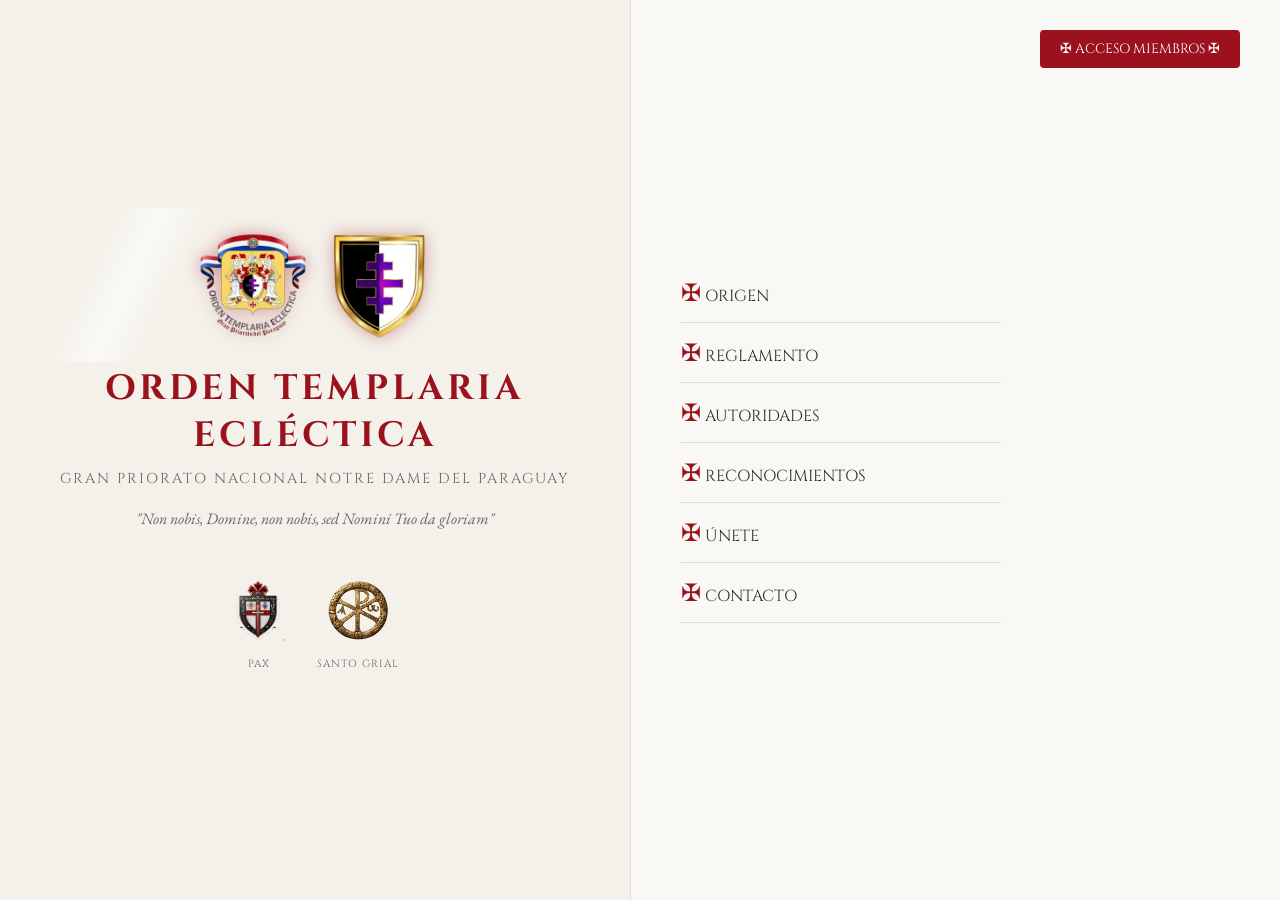
==== index.html @ 2319e25f "Add files via upload" ====
<!DOCTYPE html>
<html lang="es">
<head>
    <meta charset="UTF-8">
    <meta name="viewport" content="width=device-width, initial-scale=1.0">
    <title>Orden Templaria Ecléctica | Paraguay</title>
    <link rel="icon" href="data:image/svg+xml,<svg xmlns=%22http://www.w3.org/2000/svg%22 viewBox=%220 0 100 100%22><text y=%22.9em%22 font-size=%2290%22 fill=%22%239b111e%22>✠</text></svg>">
    <link href="https://fonts.googleapis.com/css2?family=Cinzel:wght@400;700&family=EB+Garamond:wght@400;700&display=swap" rel="stylesheet">
    <link rel="stylesheet" href="style.css">
</head>
<body>

    <script>
        // Verificamos si el usuario ya vio la animación en esta sesión de navegación
        if (sessionStorage.getItem('animacionVista')) {
            document.body.classList.add('no-anim');
        } else {
            sessionStorage.setItem('animacionVista', 'true');
        }
    </script>

    <!-- Brand -->
    <header class="brand">
        <div class="logos-container">
            <img src="image/logo/paraguay.ote.png" alt="OTE Paraguay" class="logo-principal" style="max-width: 110px; height: 110px; object-fit: contain;" onerror="this.outerHTML='<div style=\'font-size: 80px; color: var(--rojo-templario); line-height: 110px;\'>✠</div>'">
            <img src="image/logo/OTE.png" alt="Orden Templaria Ecléctica" class="logo-principal" style="max-width: 110px; height: 110px; object-fit: contain;" onerror="this.outerHTML='<div style=\'font-size: 80px; color: var(--rojo-templario); line-height: 110px;\'>✠</div>'">
        </div>
        <h1>ORDEN TEMPLARIA ECLÉCTICA</h1>
        <p class="subtitle">GRAN PRIORATO NACIONAL NOTRE DAME DEL PARAGUAY</p>
        <p class="lema">"Non nobis, Domine, non nobis, sed Nomini Tuo da gloriam"</p>
        
        <div class="prioratos-container" style="margin-top: 50px; display: flex; gap: 30px; justify-content: center; align-items: flex-end;">
            <a href="priorato_pax.html" style="text-decoration: none; text-align: center;">
                <img src="image/logo/Priorato.Pax.png" alt="Priorato de Pax" style="max-width: 65px; height: 65px; object-fit: contain;" class="escudo-hover" onerror="this.outerHTML='<div style=\'font-size: 50px; color: var(--rojo-templario); line-height: 65px;\'>✠</div>'">
                <p style="font-family: 'Cinzel', serif; font-size: 0.65rem; color: #666; margin-top: 8px; letter-spacing: 1px;">PAX</p>
            </a>
            <a href="priorato_santo_grial.html" style="text-decoration: none; text-align: center;">
                <img src="image/logo/Priorato.SANTOGRIAL.png" alt="Priorato Santo Grial" style="max-width: 65px; height: 65px; object-fit: contain;" class="escudo-hover" onerror="this.outerHTML='<div style=\'font-size: 50px; color: var(--rojo-templario); line-height: 65px;\'>✠</div>'">
                <p style="font-family: 'Cinzel', serif; font-size: 0.65rem; color: #666; margin-top: 8px; letter-spacing: 1px;">SANTO GRIAL</p>
            </a>
        </div>
    </header>

    <!-- Nav -->
    <nav class="nav">
        <ul class="menu">
            <li onclick="openPanel('origen')"><span style="font-size: 1.5rem;">✠</span> ORIGEN</li>
            <li onclick="openPanel('regla')"><span style="font-size: 1.5rem;">✠</span> REGLAMENTO</li>
            <li onclick="openPanel('autoridades')"><span style="font-size: 1.5rem;">✠</span> AUTORIDADES</li>
            <li onclick="openPanel('reconocimientos')"><span style="font-size: 1.5rem;">✠</span> RECONOCIMIENTOS</li>
            <li onclick="openPanel('unete')"><span style="font-size: 1.5rem;">✠</span> ÚNETE</li>
            <li onclick="openPanel('contacto')"><span style="font-size: 1.5rem;">✠</span> CONTACTO</li>
        </ul>
        <button class="btn-access" onclick="openPanel('miembros')">✠ ACCESO MIEMBROS ✠</button>
    </nav>

    <!-- Panel -->
    <main id="panel">
        <div class="close-btn" onclick="closePanel()">[ ← Volver ]</div>
        <div class="panel-content" id="content"></div>
        
        <footer class="panel-footer">
            <div style="color: var(--rojo-templario); font-size: 1.8rem; margin-bottom: 5px; line-height: 1;">✠</div>
            <p style="font-family: 'Cinzel', serif; color: var(--rojo-templario); font-weight: bold; font-size: 0.9rem;">Non nobis, Domine, non nobis, sed Nomini Tuo da gloriam</p>
            <p style="font-size: 0.8rem; color: #666; margin-top: 10px;">&copy; 2026 Orden Templaria Ecléctica (OTE) - Gran Priorato del Paraguay</p>
            
            <!-- Contador de Visitas -->
            <div style="margin-top: 20px;">
                <img src="https://hits.seeyoufarm.com/api/count/incr/badge.svg?url=https%3A%2F%2Foteparaguay.org&count_bg=%239B111E&title_bg=%232C2C2C&title=VISITAS&edge_flat=true" alt="Contador de visitas" style="border-radius: 4px; box-shadow: 0 2px 5px rgba(0,0,0,0.1);">
            </div>
        </footer>
        
        <!-- Botón Volver Arriba -->
        <button id="btn-back-to-top" onclick="scrollToTop()" title="Volver arriba">▲</button>
    </main>

    <!-- Contenedor del Visor Lightbox -->
    <div id="lightbox" class="lightbox" onclick="cerrarLightbox()">
        <span style="position: absolute; top: 15px; right: 30px; font-size: 50px; color: var(--rojo-templario); cursor: pointer;">&times;</span>
        <span class="lightbox-nav lightbox-prev" onclick="cambiarImagen(-1, event)">&#10094;</span>
        <img id="lightbox-img" src="" alt="Vista ampliada" onclick="event.stopPropagation()">
        <span class="lightbox-nav lightbox-next" onclick="cambiarImagen(1, event)">&#10095;</span>
    </div>

    <script>
        // Contenido de cada sección
        var contenido = {
            origen: `
                <div class="llamado">
                    <h3>⚔ El Llamado a la Excelencia ⚔</h3>
                    <p style="font-style: italic;">¿Sientes que el mundo moderno ha perdido su brújula moral? ¿Buscas un propósito que trascienda lo cotidiano?</p>
                    <p><strong>1. Una Tradición Viva</strong><br>No estudiar la historia, continuarla. Te conviertes en eslabón de una cadena desde 1118.</p>
                    <p><strong>2. Formación para el Liderazgo Ético</strong><br>Sabiduría Sagrada, Caballería Práctica y servicio.</p>
                    <p><strong>3. Una Familia Espiritual Global</strong><br>Conectarás con hermanos de todo el mundo.</p>
                    <p><strong>4. El Honor del Mérito</strong><br>El estatus no se compra; se construye.</p>
                </div>
                <h2>✠ ORIGEN Y TRADICIÓN ✠</h2>
                <h3>Herederos de la Milicia Espiritual</h3>
                <p>Fundada en 1118, nuestra Encomienda en Paraguay preserva el conocimiento esotérico, la historia caballeresca y el estudio de las humanidades.</p>
                <p>No somos una reliquia del pasado, sino una <strong>orden viva en busca de la Verdad</strong>.</p>
            `,
            regla: `
                <h2>✠ LA REGLA DE LA ORDEN ✠</h2>
                <div class="grid">
                    <div class="valor"><h4>⚔ RECTITUD</h4><p>Todo acto guiado por la conciencia y razón.</p></div>
                    <div class="valor"><h4>⚡ SILENCIO</h4><p>La sabiduría se custodia en la reflexión.</p></div>
                    <div class="valor"><h4>✛ AUXILIO</h4><p>Asistencia al desvalido sin recompensa.</p></div>
                    <div class="valor"><h4>⚜ FRATERNIDAD</h4><p>Vínculo eterno entre hermanos.</p></div>
                </div>
            `,
            autoridades: `
                <h2>✠ CUADRO DE AUTORIDADES ✠</h2>
                <div class="table-responsive">
                <table>
                    <tr><th>Dignidad</th><th>Función</th></tr>
                    <tr><td>Gran Prior</td><td>Custodio de la Orden y Dirección Suprema</td></tr>
                    <tr><td>Prior</td><td>Gestión del Gran Priorato</td></tr>
                    <tr><td>Comendador</td><td>Responsable de Encomienda Local</td></tr>
                    <tr><td>Caballero/Dama</td><td>Miembro de Pleno Derecho</td></tr>
                    <tr><td>Escudero</td><td>Miembro en Formación</td></tr>
                    <tr><td>Novicio/Postulante</td><td>Candidato en Evaluación</td></tr>
                </table>
                </div>
            `,
            contacto: `
                <div class="contact-container">
                    <h2>✠ CONTACTO Y CONSULTAS ✠</h2>
                    <p class="contact-subtitle">
                        Redacta tu mensaje y elige el canal por el cual deseas remitirlo
                    </p>

                    <form id="contactForm">
                        <label>Asunto</label>
                        <select id="asunto">
                            <option>Consulta institucional</option>
                            <option>Soporte técnico</option>
                            <option>Asunto académico</option>
                            <option>Otro</option>
                        </select>

                        <label>Mensaje</label>
                        <textarea id="mensaje" placeholder="Escribe tu mensaje con claridad..."></textarea>

                        <label>Nombre</label>
                        <input type="text" id="nombre" placeholder="Tu nombre completo">

                        <label>Correo Electrónico</label>
                        <input type="email" id="email" placeholder="tu@correo.com">

                        <label>Organización</label>
                        <input type="text" id="organizacion" placeholder="Opcional">

                        <div class="contact-actions">
                            <button type="button" class="btn" id="btn-enviar-email" onclick="enviarEmailReal()" style="flex: 1; text-align: center;">✉️ Enviar Correo</button>
                            <button type="button" class="btn-whatsapp" onclick="enviarWhatsApp()" style="flex: 1; text-align: center;">💬 Enviar WhatsApp</button>
                        </div>
                    </form>
                </div>
            `,
            reconocimientos: `
                <h2>✠ RECONOCIMIENTOS ✠</h2>
                <p>La Orden Templaria Ecléctica ha recibido reconocimiento por su labor en:</p>
                <div class="grid" style="margin-top: 20px;">
                    <div class="valor"><h4>🎖 SERVICIO COMUNITARIO</h4><p>Reconocimiento por proyectos sociales y humanitarios.</p></div>
                    <div class="valor"><h4>📜 TRADICIÓN HISTÓRICA</h4><p>Custodia del patrimonio templario y hermético.</p></div>
                    <div class="valor"><h4>🌎 RED INTERNACIONAL</h4><p>Presencia en múltiples países brotheriles.</p></div>
                    <div class="valor"><h4>🔱 FORMACIÓN INTEGRAL</h4><p>Programas de desarrollo personal y espiritual.</p></div>
                </div>
            `,
            unete: `
                <h2>✠ ÚNETE A NOSOTROS ✠</h2>
                
                <div class="llamado">
                    <h3>El Llamado de la Orden</h3>
                    <p>Si en lo profundo percibes que el mundo moderno ha debilitado su centro espiritual, si anhelas un propósito que eleve tu vida más allá de lo ordinario, y si deseas avanzar en un camino de crecimiento junto a hermanos unidos por la misma búsqueda…</p>
                    <p>La Orden abre sus puertas a quienes están dispuestos a recorrer el sendero con rectitud, disciplina y honor.</p>
                    <p style="margin-top: 15px;"><strong>Aquí no se promete facilidad, sino <span style="color: var(--rojo-templario);">transformación</span>.</strong><br>
                    <strong>No se ofrece pertenencia vacía, sino <span style="color: var(--rojo-templario);">compromiso consciente</span>.</strong></p>
                </div>

                <h3>Requisitos de Ingreso</h3>
                <ul style="margin-left: 20px; line-height: 1.8;">
                    <li>• Mayoría de edad</li>
                    <li>• Voluntad firme de búsqueda de la verdad</li>
                    <li>• Vocación de servicio desinteresado</li>
                    <li>• Disposición real para la formación continua</li>
                    <li>• Conducta íntegra acorde a los principios de la Orden</li>
                </ul>

                <p style="text-align: center; margin-top: 30px; font-style: italic; color: var(--rojo-templario); font-size: 1.1rem;">
                    “Non nobis, Domine, non nobis, sed Nomini Tuo da gloriam.”
                </p>

                <div style="text-align: center; margin-top: 30px;">
                    <a href="Web_y_Redes/formulario_ingreso.html" class="btn" style="display: inline-block; padding: 15px 30px; font-size: 1.1rem;">✠ SOLICITAR INGRESO ✠</a>
                </div>
            `,
            miembros: `
                <h2>✠ ÁREA DE MIEMBROS ✠</h2>
                <p style="text-align: center; margin-bottom: 30px;">Bienvenido, Hermano. Que la luz de la sabiduría guíe tus pasos.</p>
                
                <h3>⚔ ESTADÍSTICAS</h3>
                <div class="stats" style="margin-bottom: 40px;">
                    <div class="stat"><div class="stat-num">24</div><div>Miembros Activos</div></div>
                    <div class="stat"><div class="stat-num">4</div><div>Encomiendas</div></div>
                    <div class="stat"><div class="stat-num">04</div><div>Próximo Evento (May)</div></div>
                </div>
                
                <h3>⚔ PLATAFORMA INTEGRAL</h3>
                <p style="margin-bottom: 20px;">Accede al sistema de administración general de la Orden para gestionar registros, avances de formación y biblioteca documental.</p>
                
                <div class="grid" style="margin-bottom: 30px;">
                    <div class="valor" style="text-align: center;">
                        <div style="font-size: 2rem; margin-bottom: 10px;">👥</div>
                        <h4>Directorio</h4>
                        <p style="font-size: 0.9rem; margin-bottom: 0;">Fichas e historial</p>
                    </div>
                    <div class="valor" style="text-align: center;">
                        <div style="font-size: 2rem; margin-bottom: 10px;">🎓</div>
                        <h4>Formación</h4>
                        <p style="font-size: 0.9rem; margin-bottom: 0;">Módulos de estudio</p>
                    </div>
                    <div class="valor" style="text-align: center;">
                        <div style="font-size: 2rem; margin-bottom: 10px;">📅</div>
                        <h4>Calendario</h4>
                        <p style="font-size: 0.9rem; margin-bottom: 0;">Tenidas y Rituales</p>
                    </div>
                    <div class="valor" style="text-align: center;">
                        <div style="font-size: 2rem; margin-bottom: 10px;">📁</div>
                        <h4>Archivo Central</h4>
                        <p style="font-size: 0.9rem; margin-bottom: 0;">Estatutos y Actas</p>
                    </div>
                </div>

                <div style="text-align: center; margin-bottom: 40px; padding: 0 10px;">
                    <a href="/plataforma" target="_blank" class="btn btn-full">✠ INGRESAR AL PANEL DE CONTROL ✠</a>
                    <p style="font-size: 0.8rem; color: #666; margin-top: 10px;">* Requiere credenciales de acceso de alto grado</p>
                </div>

                <h3>⚔ GALERÍA FRATERNAL</h3>
                <div id="galeria-miembros" class="galeria-grid"></div>
            `,
            login: `
                <div class="login-box">
                    <div style="font-size: 4rem; color: var(--rojo-templario); margin-bottom: 20px;">🔒</div>
                    <h2 style="font-family: 'Cinzel', serif; color: var(--rojo-templario); border: none; padding-bottom: 0; margin-bottom: 10px;">ACCESO RESTRINGIDO</h2>
                    <p style="color: #666; font-size: 0.9rem; margin-bottom: 25px;">Ingrese sus credenciales capitulares para acceder al área de miembros.</p>
                    
                    <input type="password" id="codigo-acceso" placeholder="Código de acceso" class="input-codigo">
                    
                    <p id="login-error" style="color: red; font-size: 0.85rem; display: none; margin-top: -10px; margin-bottom: 15px;">Código incorrecto. Intente nuevamente.</p>
                    
                    <button onclick="verificarAcceso()" class="btn btn-full">✠ DESBLOQUEAR ✠</button>
                </div>
            `
        };

        // Función para inyectar contenido con animación de desvanecimiento
        function actualizarContenido(html) {
            const content = document.getElementById('content');
            content.classList.remove('fade-in-content');
            void content.offsetWidth; // Fuerza al navegador a reiniciar la animación (Reflow)
            content.innerHTML = html;
            content.classList.add('fade-in-content');
        }

        function openPanel(seccion) {
            if (seccion === 'miembros') {
                actualizarContenido(contenido['login']);
                document.getElementById('panel').style.display = 'block';
                
                // Dar foco automático al input y permitir envío con tecla Enter
                setTimeout(() => {
                    const input = document.getElementById('codigo-acceso');
                    if(input) {
                        input.focus();
                        input.addEventListener('keypress', function (e) {
                            if (e.key === 'Enter') {
                                verificarAcceso();
                            }
                        });
                    }
                }, 100);
                return;
            }
            
            actualizarContenido(contenido[seccion]);
            document.getElementById('panel').style.display = 'block';
        }

        function verificarAcceso() {
            const input = document.getElementById('codigo-acceso');
            const errorMsg = document.getElementById('login-error');
            
            if (input.value === "123") {
                // Acceso concedido: Mostrar el contenido real de miembros
                actualizarContenido(contenido['miembros']);
                cargarGaleriaAleatoria();
            } else {
                // Acceso denegado: Mostrar error
                errorMsg.style.display = 'block';
                input.value = '';
                input.focus();
            }
        }

        function closePanel() {
            document.getElementById('panel').style.display = 'none';
            document.getElementById('panel').scrollTop = 0; // Reinicia el scroll al cerrar el panel
        }

        function obtenerMensaje() {
            const asunto = document.getElementById("asunto")?.value || "";
            const mensaje = document.getElementById("mensaje")?.value || "";
            const nombre = document.getElementById("nombre")?.value || "";
            const org = document.getElementById("organizacion")?.value || "";
            const email = document.getElementById("email")?.value || "";

            return encodeURIComponent(
                "✠ CONTACTO OTE ✠\n\nAsunto: " + asunto + "\n\n" + mensaje + "\n\nNombre: " + nombre + "\nOrganización: " + org + "\nEmail: " + email
            );
        }

        function validarFormulario() {
            const mensaje = document.getElementById("mensaje")?.value.trim() || "";
            const nombre = document.getElementById("nombre")?.value.trim() || "";

            if (mensaje === "") {
                alert("✠ Por favor, escribe un mensaje antes de enviar.");
                return false;
            }
            if (nombre === "") {
                alert("✠ Por favor, ingresa tu nombre completo.");
                return false;
            }
            return true;
        }

        function enviarEmailReal() {
            if (!validarFormulario()) return;
            
            const email = document.getElementById("email")?.value.trim() || "";
            if (email === "") {
                alert("✠ Por favor, ingresa tu correo electrónico para que podamos responderte.");
                return;
            }
            
            const btn = document.getElementById("btn-enviar-email");
            const textoOriginal = btn.innerHTML;
            btn.innerHTML = "⏳ Enviando...";
            btn.disabled = true;

            const asunto = document.getElementById("asunto")?.value || "";
            const mensaje = document.getElementById("mensaje")?.value || "";
            const nombre = document.getElementById("nombre")?.value || "";
            const org = document.getElementById("organizacion")?.value || "";

            // Usamos FormSubmit mediante AJAX (fetch) de forma silenciosa
            fetch("https://formsubmit.co/ajax/643d4eaaa5173f5c183249de7397751a", {
                method: "POST",
                headers: { 
                    'Content-Type': 'application/json',
                    'Accept': 'application/json'
                },
                body: JSON.stringify({
                    _subject: "✠ CONTACTO OTE ✠ - " + asunto,
                    Nombre: nombre,
                    Email: email,
                    Organización: org,
                    Mensaje: mensaje
                })
            })
            .then(response => response.json())
            .then(data => {
                alert("✠ Mensaje enviado con éxito. La Orden se pondrá en contacto pronto.");
                document.getElementById("contactForm").reset();
            })
            .catch(error => {
                alert("✠ Error de red al enviar el mensaje. Por favor, utiliza el botón de WhatsApp como alternativa.");
                console.error("Error:", error);
            })
            .finally(() => {
                btn.innerHTML = textoOriginal;
                btn.disabled = false;
            });
        }

        function enviarWhatsApp() {
            if (!validarFormulario()) return;
            const cuerpo = obtenerMensaje();
            const telefono = "595994340472";
            window.open("https://wa.me/" + telefono + "?text=" + cuerpo, "_blank");
        }

        function cargarGaleriaAleatoria() {
            let fotos = [];
            
            // Intentar cargar la galería desde la configuración del panel admin
            const fotosGuardadas = localStorage.getItem("ote_galeria_fotos");
            if (fotosGuardadas) {
                try {
                    fotos = JSON.parse(fotosGuardadas);
                } catch(e) {}
            }

            // Si no hay fotos guardadas, usar el set por defecto
            if (!fotos || fotos.length === 0) {
                fotos = [
                    // Imágenes Templarias Históricas (Libre uso / Wikimedia Commons)
                    "https://upload.wikimedia.org/wikipedia/commons/thumb/6/61/Convento_de_Cristo_2009.jpg/800px-Convento_de_Cristo_2009.jpg",
                    "https://upload.wikimedia.org/wikipedia/commons/thumb/8/87/Knights_Templar_playing_chess.jpg/800px-Knights_Templar_playing_chess.jpg",
                    "https://upload.wikimedia.org/wikipedia/commons/thumb/1/17/Temple_Church_London.jpg/800px-Temple_Church_London.jpg",
                    "https://upload.wikimedia.org/wikipedia/commons/thumb/a/ae/Castillo_de_Ponferrada.jpg/800px-Castillo_de_Ponferrada.jpg",
                    // Imágenes locales de los Prioratos
                    "image/prioratos/pax_1.jpg",
                    "image/prioratos/pax_2.jpg",
                    "image/prioratos/pax_3.jpg",
                    "image/prioratos/pax_4.jpg",
                    "image/prioratos/grial_1.jpg",
                    "image/prioratos/grial_2.jpg",
                    "image/prioratos/grial_3.jpg"
                ];
            }

            // Mezclar el array aleatoriamente y tomar 4 fotos
            const fotosMezcladas = fotos.sort(() => 0.5 - Math.random());
            const fotosAMostrar = fotosMezcladas.slice(0, 4);
            
            const contenedor = document.getElementById('galeria-miembros');
            if(contenedor) {
                let html = '';
                fotosAMostrar.forEach(foto => {
                    html += `<div class="galeria-item"><img src="${foto}" alt="Fraternidad" onclick="abrirLightbox(this.src)" onerror="this.outerHTML='<div style=\\'height: 150px; background: rgba(155,17,30,0.05); display: flex; align-items: center; justify-content: center; font-size: 3rem; color: var(--rojo-templario);\\'>✠</div>'"></div>`;
                });
                contenedor.innerHTML = html;
            }
        }
        
        // Funciones del Lightbox
        let lightboxImages = [];
        let lightboxIndex = 0;

        function abrirLightbox(src) {
            const imgs = document.querySelectorAll('.galeria-item img');
            lightboxImages = Array.from(imgs).map(img => img.src);
            lightboxIndex = lightboxImages.indexOf(src);
            
            document.getElementById('lightbox-img').src = src;
            document.getElementById('lightbox').style.display = 'flex';
        }
        
        function cerrarLightbox() {
            document.getElementById('lightbox').style.display = 'none';
        }

        function cambiarImagen(dir, event) {
            if(event) event.stopPropagation();
            lightboxIndex += dir;
            if (lightboxIndex < 0) lightboxIndex = lightboxImages.length - 1;
            else if (lightboxIndex >= lightboxImages.length) lightboxIndex = 0;
            document.getElementById('lightbox-img').src = lightboxImages[lightboxIndex];
        }

        document.addEventListener('keydown', function(e) {
            const lb = document.getElementById('lightbox');
            if (lb && lb.style.display === 'flex') {
                if (e.key === 'Escape') cerrarLightbox();
                if (e.key === 'ArrowLeft') cambiarImagen(-1);
                if (e.key === 'ArrowRight') cambiarImagen(1);
            }
        });

        // Lógica para el botón "Volver arriba"
        const panelEl = document.getElementById('panel');
        const btnBackToTop = document.getElementById('btn-back-to-top');

        panelEl.addEventListener('scroll', () => {
            if (panelEl.scrollTop > 300) {
                btnBackToTop.classList.add('visible');
            } else {
                btnBackToTop.classList.remove('visible');
            }
        });

        function scrollToTop() {
            panelEl.scrollTo({ top: 0, behavior: 'smooth' });
        }
    </script>
</body>
</html>
---- style.css ----
:root {
    --rojo-templario: #9b111e;
    --pergamino: #f4f1ea;
    --texto: #2c2c2c;
    --blanco: #ffffff;
    --gris-borde: #dddddd;

    --lila: #9370DB;
    --negro: #0D0D0D;
}

/* Reset */
* { margin: 0; padding: 0; box-sizing: border-box; }

/* Base */
body {
    background: var(--pergamino);
    color: var(--texto);
    font-family: 'EB Garamond', serif;
    min-height: 100vh;
    display: flex;
}

/* Marca */
.brand {
    flex: 1;
    display: flex;
    flex-direction: column;
    justify-content: center;
    align-items: center;
    border-right: 1px solid var(--gris-borde);
    padding: 40px;
    text-align: center;
}

.cross {
    font-size: 70px;
    color: var(--rojo-templario);
}

h1 {
    font-family: 'Cinzel', serif;
    font-size: 2.2rem;
    letter-spacing: 4px;
    margin: 10px 0;
    color: var(--rojo-templario);
    opacity: 0;
    animation: fadeInText 1s ease-out 1.2s forwards;
}

.subtitle {
    font-family: 'Cinzel', serif;
    font-size: 0.9rem;
    color: #666;
    letter-spacing: 2px;
    opacity: 0;
    animation: fadeInText 1s ease-out 1.6s forwards;
}

.lema {
    font-style: italic;
    color: #666;
    margin-top: 20px;
    opacity: 0;
    animation: fadeInText 1s ease-out 2s forwards;
}

/* Navegación */
.nav {
    flex: 1;
    background: rgba(255,255,255,0.5);
    display: flex;
    flex-direction: column;
    justify-content: center;
    padding: 0 50px;
}

.menu {
    list-style: none;
    max-width: 320px;
}

.menu li {
    margin: 15px 0;
    padding-bottom: 12px;
    border-bottom: 1px solid var(--gris-borde);
    font-family: 'Cinzel', serif;
    cursor: pointer;
    transition: 0.3s;
    opacity: 0;
    animation: fadeInText 0.8s ease-out forwards;
}

/* Retraso en cascada para cada ítem del menú */
.menu li:nth-child(1) { animation-delay: 2.2s; }
.menu li:nth-child(2) { animation-delay: 2.4s; }
.menu li:nth-child(3) { animation-delay: 2.6s; }
.menu li:nth-child(4) { animation-delay: 2.8s; }
.menu li:nth-child(5) { animation-delay: 3.0s; }
.menu li:nth-child(6) { animation-delay: 3.2s; }

.menu li span {
    color: var(--rojo-templario);
}

/* 👇 Acento lila controlado */
.menu li:hover {
    color: var(--lila);
    border-color: var(--lila);
}

.menu li:hover span {
    color: var(--lila);
}

/* Botón principal */
.btn-access {
    position: absolute;
    top: 30px;
    right: 40px;
    background: var(--rojo-templario);
    color: white;
    border: none;
    padding: 10px 20px;
    font-family: 'Cinzel', serif;
    cursor: pointer;
    transition: 0.3s;
    border-radius: 4px;
    font-size: 0.85rem;
    z-index: 10;
    opacity: 0;
    animation: fadeInText 0.8s ease-out 3.4s forwards;
}

.btn-access:hover {
    background: var(--negro);
}

/* Panel */
#panel {
    display: none;
    position: fixed;
    inset: 0;
    background: var(--pergamino);
    z-index: 100;
    overflow-y: auto;
    overflow-x: hidden;
    padding: 50px;
    animation: fadePanelIn 0.3s ease-out forwards;
}

.close-btn {
    position: fixed;
    top: 20px;
    right: 30px;
    cursor: pointer;
    font-family: 'Cinzel', serif;
    color: var(--rojo-templario);
    transition: 0.3s;
}

.close-btn:hover {
    color: var(--lila);
}

/* Contenido */
.panel-content {
    max-width: 800px;
    width: 100%;
    margin: 0 auto;
}

.panel-content h2 {
    font-family: 'Cinzel', serif;
    color: var(--rojo-templario);
    border-bottom: 2px solid var(--rojo-templario);
    padding-bottom: 10px;
    margin-bottom: 25px;
}

.panel-content h3 {
    font-family: 'Cinzel', serif;
    color: var(--rojo-templario);
    margin-top: 25px;
    margin-bottom: 10px;
}

.panel-content p {
    text-align: justify;
    line-height: 1.7;
    margin-bottom: 15px;
}

.panel-footer {
    text-align: center;
    padding: 40px 20px 20px;
    margin-top: 50px;
    border-top: 1px solid var(--gris-borde);
    max-width: 800px;
    width: 100%;
    margin-left: auto;
    margin-right: auto;
}

/* Cajas */
.llamado {
    background: rgba(155,17,30,0.05);
    padding: 25px;
    border-left: 4px solid var(--rojo-templario);
    margin-bottom: 30px;
    border-radius: 4px;
}

.llamado h3 {
    margin-top: 0;
}

/* Grid */
.grid {
    display: grid;
    grid-template-columns: 1fr 1fr;
    gap: 20px;
}

.valor {
    padding: 20px;
    background: rgba(155,17,30,0.05);
    border-left: 3px solid var(--rojo-templario);
    border-radius: 4px;
}

.valor h4 {
    font-family: 'Cinzel', serif;
    color: var(--rojo-templario);
    margin-bottom: 8px;
}

/* Tablas */
table {
    width: 100%;
    border-collapse: collapse;
    margin-top: 20px;
}

th, td {
    padding: 12px;
    border: 1px solid var(--gris-borde);
    text-align: left;
}

th {
    background: rgba(155,17,30,0.1);
    font-family: 'Cinzel', serif;
    color: var(--rojo-templario);
}

/* Formulario */
.contact-container {
    max-width: 700px;
    margin: 0 auto;
    background: var(--blanco);
    padding: 30px;
    border-radius: 10px;
    border: 1px solid var(--gris-borde);
}

.contact-container h2 {
    text-align: center;
    color: var(--rojo-templario);
    border-bottom: none;
    padding-bottom: 0;
}

.contact-subtitle {
    text-align: center;
    font-size: 14px;
    color: #666;
    margin-bottom: 25px;
}

.contact-container label {
    display: block;
    margin-top: 15px;
    font-weight: 600;
    color: var(--texto);
}

.contact-container input,
.contact-container textarea,
.contact-container select {
    width: 100%;
    padding: 12px;
    border-radius: 6px;
    border: 1px solid var(--gris-borde);
    margin-top: 6px;
    font-family: inherit;
}

.contact-container textarea {
    min-height: 120px;
}

.contact-actions {
    margin-top: 25px;
    display: flex;
    gap: 10px;
}

/* Botones secundarios */
.btn-whatsapp {
    background: #25D366;
    color: white;
    border: none;
    padding: 12px 20px;
    cursor: pointer;
    border-radius: 4px;
    font-weight: bold;
}

.btn { padding: 12px 20px; color: white; text-decoration: none; font-family: 'Cinzel', serif; font-size: 0.85rem; display: inline-block; transition: 0.3s; background: var(--rojo-templario); border-radius: 4px; border: none; cursor: pointer; }
.btn:hover { background: var(--negro); }

/* Stats (preservados y adaptados) */
.stats { display: grid; grid-template-columns: repeat(3, 1fr); gap: 15px; margin-bottom: 30px; }
.stat { background: rgba(155,17,30,0.05); padding: 15px; text-align: center; border: 1px solid var(--gris-borde); border-radius: 4px; }
.stat-num { font-size: 1.5rem; font-family: 'Cinzel'; color: var(--rojo-templario); }

/* Componentes de Área de Miembros y Login */
.login-box {
    text-align: center;
    max-width: 400px;
    width: 100%;
    margin: 40px auto;
    padding: 40px;
    background: var(--blanco);
    border: 1px solid var(--gris-borde);
    border-radius: 8px;
    box-shadow: 0 4px 15px rgba(0,0,0,0.05);
    box-sizing: border-box; /* Previene deformación en móviles */
}
.input-codigo {
    width: 100%;
    padding: 15px;
    margin-bottom: 20px;
    border: 1px solid var(--gris-borde);
    border-radius: 4px;
    text-align: center;
    font-size: 1.2rem;
    letter-spacing: 5px;
    font-family: monospace;
    box-sizing: border-box;
}
.btn-full {
    width: 100%;
    max-width: 400px;
    font-size: 1.1rem;
    padding: 15px;
    box-sizing: border-box;
    white-space: normal; /* Permite que el texto baje de línea si no cabe */
    display: inline-block;
}

/* Responsive - Móviles pequeños */
@media (max-width: 380px) {
    body { flex-direction: column; }
    .brand { border-right: none; border-bottom: 1px solid var(--gris-borde); padding: 30px 10px; }
    .nav { padding: 20px 15px; }
    .grid { grid-template-columns: 1fr; }
    h1 { font-size: 1.3rem; letter-spacing: 1px; }
    .subtitle { font-size: 0.65rem; letter-spacing: 1px; }
    .lema { font-size: 0.85rem; }
    .menu li { padding-bottom: 8px; margin: 10px 0; font-size: 0.95rem; }
    .panel-content h2 { font-size: 1.15rem; }
    .stats { grid-template-columns: 1fr; gap: 10px; }
    .stat { padding: 10px; }
    .logos-container img { max-width: 80px !important; height: 80px !important; }
    .prioratos-container { gap: 15px !important; }
    .prioratos-container img { max-width: 50px !important; height: 50px !important; }
}

/* Responsive - Móviles estándar */
@media (max-width: 480px) {
    body { flex-direction: column; }
    .brand { border-right: none; border-bottom: 1px solid var(--gris-borde); padding: 40px 15px; }
    .nav { padding: 25px 15px; }
    .grid { grid-template-columns: 1fr; }
    h1 { font-size: 1.5rem; letter-spacing: 2px; line-height: 1.3; }
    .subtitle { font-size: 0.75rem; letter-spacing: 1px; line-height: 1.4; margin-top: 5px; }
    .menu li { padding-bottom: 10px; margin: 12px 0; }
    .menu li:active { border-color: var(--lila); }
    .stats { grid-template-columns: 1fr; gap: 12px; }
    .llamado { padding: 15px; }
    .valor { padding: 15px; }
    table { font-size: 0.85rem; }
    th, td { padding: 8px; }
    .login-box { padding: 30px 20px; margin: 20px auto; }
    .input-codigo { font-size: 1rem; letter-spacing: 3px; padding: 12px; }
    .btn-full { font-size: 0.95rem; padding: 12px; }
    #btn-back-to-top { right: 10px; bottom: 60px; width: 40px; height: 40px; font-size: 1rem; }
}

/* Responsive - Tablets vertical */
@media (min-width: 481px) and (max-width: 768px) {
    body { flex-direction: column; }
    .brand { border-right: none; border-bottom: 1px solid var(--gris-borde); padding: 40px 25px; }
    .nav { padding: 30px 25px; }
    .grid { grid-template-columns: 1fr 1fr; }
    h1 { font-size: 1.8rem; }
    .subtitle { font-size: 0.85rem; }
    .stats { grid-template-columns: repeat(2, 1fr); }
    .llamado { padding: 20px; }
    .valor { padding: 18px; }
}

/* Adaptación Global y Reordenamiento para Móviles/Tablets (Hasta 768px) */
@media (max-width: 768px) {
    .nav {
        display: flex;
        flex-direction: column;
        align-items: center; /* Centra el contenido horizontalmente */
    }
    .menu {
        order: 2; /* Envía el menú a segundo lugar visualmente */
        width: 100%;
        text-align: center; /* Centra los enlaces y las cruces */
        padding: 0;
    }
    .btn-access {
        order: 1; /* Sube el botón en primer lugar visualmente */
        position: relative;
        top: auto;
        right: auto;
        margin-top: 0 !important;
        margin-bottom: 25px;
        width: 100%;
    }
    #panel {
        padding: 65px 15px 30px 15px;
    }
    .close-btn {
        top: 15px;
        right: 15px;
        background: var(--pergamino);
        padding: 8px 12px;
        border-radius: 4px;
        box-shadow: 0 2px 5px rgba(0,0,0,0.1);
        z-index: 10;
    }
    .table-responsive {
        width: 100%;
        overflow-x: auto;
        -webkit-overflow-scrolling: touch;
        margin-top: 15px;
        display: block;
    }
    .contact-container { padding: 20px; }
    .contact-actions { flex-direction: column; }
    .contact-actions button { width: 100%; }
    
    /* Galería Automática (Fade) en Móviles */
    .galeria-grid {
        position: relative;
        display: block;
        height: 220px;
        overflow: hidden;
        padding-bottom: 0;
        border-radius: 4px;
        border: 1px solid var(--gris-borde);
    }
    .galeria-grid::-webkit-scrollbar { display: none; /* Oculta la barra en Chrome/Safari */ }
    .galeria-item {
        position: absolute;
        top: 0;
        left: 0;
        width: 100%;
        height: 100%;
        opacity: 0;
        border: none;
        animation: fadeSlideshow 16s infinite;
    }
    .galeria-item:nth-child(1) { animation-delay: 0s; }
    .galeria-item:nth-child(2) { animation-delay: 4s; }
    .galeria-item:nth-child(3) { animation-delay: 8s; }
    .galeria-item:nth-child(4) { animation-delay: 12s; }
    .galeria-item img { height: 100%; transition: none; }
}

@keyframes fadeSlideshow {
    0% { opacity: 0; z-index: 1; transform: scale(1); }
    5% { opacity: 1; z-index: 2; transform: scale(1.02); }
    25% { opacity: 1; z-index: 2; transform: scale(1.08); }
    30% { opacity: 0; z-index: 1; transform: scale(1.1); }
    100% { opacity: 0; z-index: 1; transform: scale(1); }
}

/* Responsive - Tablets horizontal y portátiles pequeños */
@media (min-width: 769px) and (max-width: 1024px) {
    body { flex-direction: row; }
    .brand { flex: 0.8; padding: 30px; }
    .nav { flex: 1.2; padding: 0 30px; }
    .grid { grid-template-columns: 1fr 1fr; }
    h1 { font-size: 2rem; }
    .menu li { margin: 12px 0; padding-bottom: 10px; }
    .stats { grid-template-columns: repeat(2, 1fr); }
}

/* Responsive - Pantallas grandes */
@media (min-width: 1400px) {
    .brand { padding: 60px; }
    .nav { padding: 0 80px; }
    h1 { font-size: 2.6rem; }
    .subtitle { font-size: 1.1rem; }
    .lema { font-size: 1.1rem; }
    .menu { max-width: 400px; }
    .menu li { font-size: 1.1rem; margin: 18px 0; }
    .btn-access { font-size: 1rem; padding: 16px 30px; }
    .panel-content { max-width: 1000px; }
    .grid { grid-template-columns: repeat(4, 1fr); }
    .stats { grid-template-columns: repeat(3, 1fr); }
}

/* Efectos Hover para Escudos de Prioratos */
.escudo-hover {
    transition: all 0.3s ease;
}
.escudo-hover:hover {
    transform: scale(1.15);
    filter: drop-shadow(0 0 12px var(--lila));
}

/* Efectos Hover y Brillo para Logos Principales */
.logo-principal {
    transition: all 0.4s ease;
    filter: drop-shadow(0 0 8px rgba(155, 17, 30, 0.4)); /* Brillo base rojo sutil */
}
.logo-principal:hover {
    transform: scale(1.08);
    filter: drop-shadow(0 0 20px var(--lila)); /* Brillo intenso lila al pasar el cursor */
}

/* Galería Aleatoria de Miembros */
.galeria-grid {
    display: grid;
    grid-template-columns: repeat(auto-fit, minmax(150px, 1fr));
    gap: 15px;
    margin: 20px 0 30px 0;
}
.galeria-item {
    overflow: hidden;
    border-radius: 4px;
    border: 1px solid var(--gris-borde);
}
.galeria-item img {
    width: 100%;
    height: 150px;
    object-fit: cover;
    transition: transform 0.4s ease, filter 0.4s ease;
    filter: grayscale(100%);
    cursor: pointer;
}
.galeria-item:hover img {
    transform: scale(1.1);
    filter: grayscale(0%);
}

/* Animaciones de Entrada y Destello (Fade-in y Sweep) */
@keyframes fadeScaleIn {
    0% { opacity: 0; transform: scale(0.9) translateY(20px); }
    100% { opacity: 1; transform: scale(1) translateY(0); }
}

@keyframes fadeInText {
    0% { opacity: 0; transform: translateY(15px); }
    100% { opacity: 1; transform: translateY(0); }
}

/* Animaciones para el panel y transiciones de sección */
@keyframes fadePanelIn {
    from { opacity: 0; }
    to { opacity: 1; }
}

@keyframes slideFadeContent {
    from { opacity: 0; transform: translateY(20px); }
    to { opacity: 1; transform: translateY(0); }
}

.fade-in-content {
    animation: slideFadeContent 0.4s ease-out forwards;
}

@keyframes destelloLuz {
    0% { left: -50%; opacity: 0; }
    15% { opacity: 0.8; }
    30% { left: 150%; opacity: 0; }
    100% { left: 150%; opacity: 0; }
}

.logos-container {
    display: flex;
    gap: 20px;
    justify-content: center;
    margin-bottom: 15px;
    position: relative;
    opacity: 0; /* Oculto al inicio */
    animation: fadeScaleIn 1.5s ease-out forwards;
}

.logos-container::after {
    content: "";
    position: absolute;
    top: -20%;
    left: -50%;
    width: 40%;
    height: 140%;
    background: linear-gradient(to right, transparent 0%, rgba(255,255,255,0.6) 50%, transparent 100%);
    transform: skewX(-25deg);
    pointer-events: none; /* Evita que el destello bloquee el click/hover de los logos */
    z-index: 10;
    animation: destelloLuz 6s infinite 1.5s; /* Inicia después de 1.5s, repite cada 6s */
}

.prioratos-container {
    opacity: 0;
    animation: fadeInText 1s ease-out 2.5s forwards;
}

/* Clase para omitir animaciones si el usuario ya visitó el inicio */
.no-anim h1,
.no-anim .subtitle,
.no-anim .lema,
.no-anim .menu li,
.no-anim .btn-access,
.no-anim .logos-container,
.no-anim .prioratos-container {
    animation: none !important;
    opacity: 1 !important;
    transform: translateY(0) scale(1) !important;
}

/* Lightbox (Visor de pantalla completa) */
.lightbox {
    display: none;
    position: fixed;
    z-index: 1000;
    inset: 0;
    background-color: rgba(13, 13, 13, 0.9);
    justify-content: center;
    align-items: center;
    cursor: zoom-out;
}
.lightbox img {
    max-width: 90%;
    max-height: 90vh;
    box-shadow: 0 0 25px rgba(147, 112, 219, 0.3);
    border-radius: 4px;
    animation: zoomIn 0.3s ease;
    cursor: default;
}
@keyframes zoomIn {
    from { transform: scale(0.9); opacity: 0; }
    to { transform: scale(1); opacity: 1; }
}
.lightbox-nav {
    position: absolute;
    top: 50%;
    transform: translateY(-50%);
    font-size: 50px;
    color: var(--rojo-templario);
    cursor: pointer;
    user-select: none;
    padding: 15px;
    transition: color 0.3s ease;
}
.lightbox-nav:hover { color: var(--lila); }
.lightbox-prev { left: 10px; }
.lightbox-next { right: 10px; }

/* Botón Volver Arriba */
#btn-back-to-top {
    position: fixed;
    bottom: 85px; /* Se sitúa encima del botón de música */
    right: 30px;
    background: var(--rojo-templario);
    color: var(--blanco);
    border: 1px solid var(--rojo-templario);
    border-radius: 50%;
    width: 45px;
    height: 45px;
    font-size: 1.2rem;
    cursor: pointer;
    z-index: 150;
    opacity: 0;
    visibility: hidden;
    transition: all 0.3s ease;
    box-shadow: 0 4px 10px rgba(0,0,0,0.2);
}
#btn-back-to-top.visible {
    opacity: 1;
    visibility: visible;
}
#btn-back-to-top:hover {
    background: var(--negro);
    border-color: var(--negro);
    transform: translateY(-3px);
    box-shadow: 0 6px 15px rgba(0,0,0,0.3);
}

/* =========================================
   ESTILOS ESPECÍFICOS DE PRIORATOS
   ========================================= */

body.priorato-layout {
    display: block;
}

.priorato-header {
    text-align: center;
    padding: 4rem 2rem;
    background-color: var(--blanco);
    border-bottom: 2px solid var(--rojo-templario);
}
.priorato-header img {
    max-width: 180px;
    margin-bottom: 1rem;
    filter: drop-shadow(0 0 15px rgba(147, 112, 219, 0.4));
}
.priorato-header h1 {
    font-size: 2.8rem;
    margin: 0;
    letter-spacing: 2px;
    animation: none; /* Previene conflicto con h1 de index */
    opacity: 1;
}
.priorato-header h2 {
    font-family: 'Cinzel', serif;
    color: #666;
    font-size: 1.2rem;
    margin-top: 0.5rem;
    letter-spacing: 1px;
}
.priorato-header p.lema {
    color: #666;
    font-size: 1.2rem;
    font-style: italic;
    margin-top: 1rem;
}

.container {
    max-width: 1000px;
    margin: 0 auto;
    padding: 3rem 2rem;
}

.seccion {
    margin-bottom: 4rem;
}
.seccion h2, .seccion h3 {
    font-family: 'Cinzel', serif;
    color: var(--rojo-templario);
}
.seccion p {
    font-size: 1.1rem;
    text-align: justify;
    margin-bottom: 1.5rem;
}

.tarjetas-grid {
    display: grid;
    grid-template-columns: repeat(auto-fit, minmax(300px, 1fr));
    gap: 2rem;
    margin-top: 2rem;
}
.tarjeta {
    background-color: rgba(155,17,30,0.05);
    border: 1px solid var(--gris-borde);
    border-left: 4px solid var(--rojo-templario);
    padding: 2.5rem;
    border-radius: 4px;
    text-align: center;
    transition: transform 0.3s ease, border-left-color 0.3s ease;
}
.tarjeta:hover {
    transform: translateY(-5px);
    border-left-color: var(--lila);
}
.tarjeta .icono {
    font-size: 3rem;
    margin-bottom: 1rem;
    color: var(--rojo-templario);
}

.btn-volver {
    display: inline-block;
    margin-bottom: 20px;
    color: var(--rojo-templario);
    text-decoration: none;
    font-family: 'Cinzel', serif;
    font-weight: bold;
    transition: color 0.3s;
}
.btn-volver:hover {
    color: var(--lila);
}

.priorato-footer {
    text-align: center;
    padding: 3rem 2rem;
    background-color: var(--blanco);
    border-top: 1px solid var(--gris-borde);
    margin-top: 2rem;
}

.btn-facebook {
    display: inline-flex;
    align-items: center;
    gap: 8px;
    background-color: #1877F2;
    color: #ffffff;
    text-decoration: none;
    padding: 10px 20px;
    border-radius: 5px;
    font-family: Arial, sans-serif;
    font-weight: bold;
    margin: 1.5rem 0;
    transition: background-color 0.3s ease;
}
.btn-facebook:hover {
    background-color: #166FE5;
}
.cinzel {
    font-family: 'Cinzel', serif;
}
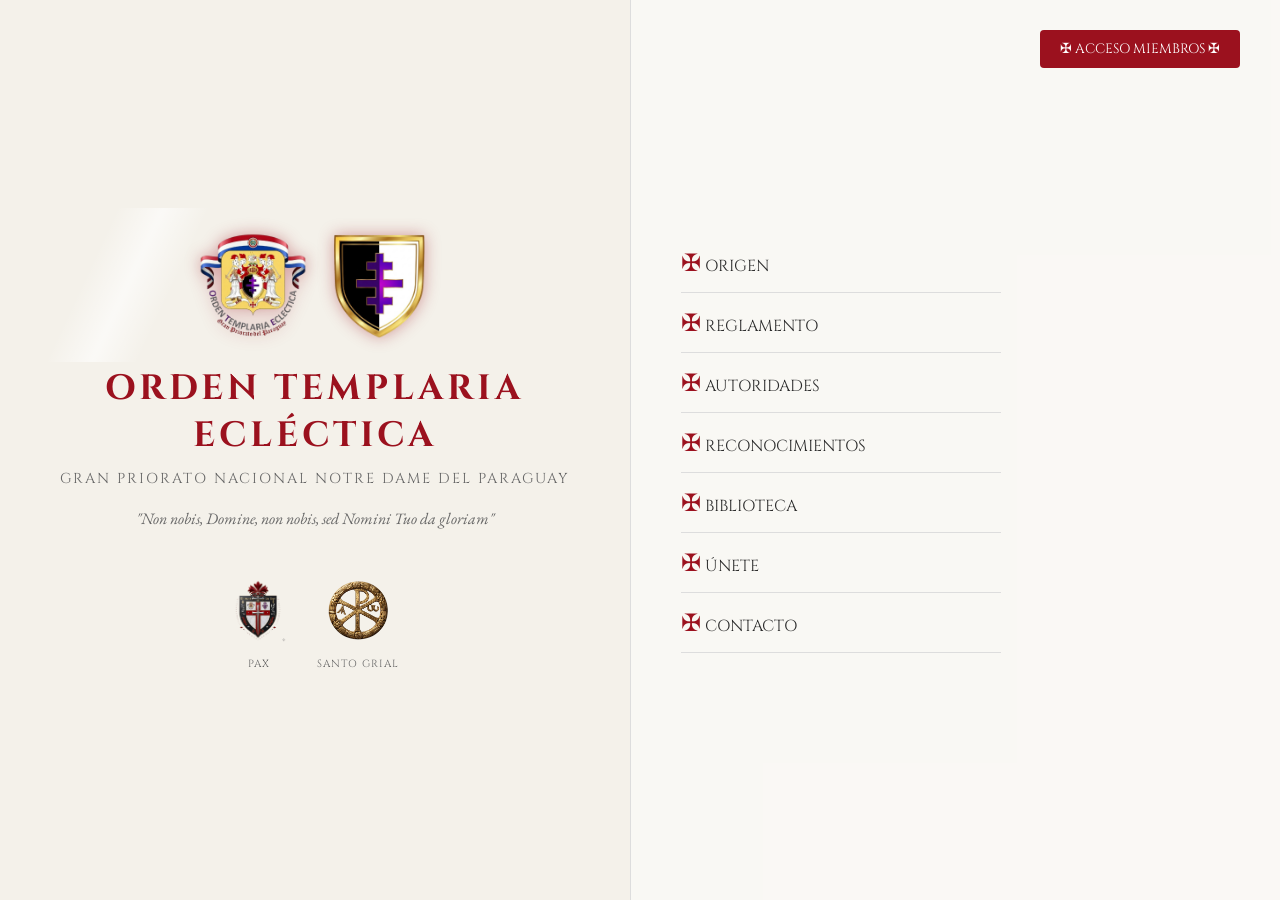
==== commit 1e1034be: "Add files via upload" ====
--- a/index.html
+++ b/index.html
@@ -48,6 +48,7 @@
             <li onclick="openPanel('regla')"><span style="font-size: 1.5rem;">✠</span> REGLAMENTO</li>
             <li onclick="openPanel('autoridades')"><span style="font-size: 1.5rem;">✠</span> AUTORIDADES</li>
             <li onclick="openPanel('reconocimientos')"><span style="font-size: 1.5rem;">✠</span> RECONOCIMIENTOS</li>
+            <li onclick="window.location.href='Formación/Biblioteca_templaria/index.html'"><span style="font-size: 1.5rem;">✠</span> BIBLIOTECA</li>
             <li onclick="openPanel('unete')"><span style="font-size: 1.5rem;">✠</span> ÚNETE</li>
             <li onclick="openPanel('contacto')"><span style="font-size: 1.5rem;">✠</span> CONTACTO</li>
         </ul>
@@ -80,6 +81,16 @@
         <span class="lightbox-nav lightbox-prev" onclick="cambiarImagen(-1, event)">&#10094;</span>
         <img id="lightbox-img" src="" alt="Vista ampliada" onclick="event.stopPropagation()">
         <span class="lightbox-nav lightbox-next" onclick="cambiarImagen(1, event)">&#10095;</span>
+    </div>
+
+    <!-- Mensaje de Alerta Institucional -->
+    <div id="custom-alert" class="lightbox" style="z-index: 2000; padding: 20px;">
+        <div class="contact-container" style="max-width: 450px; width: 100%; text-align: center; position: relative; animation: zoomIn 0.3s ease; margin: 0;">
+            <div style="font-size: 3rem; color: var(--rojo-templario); margin-bottom: 10px; line-height: 1;">✠</div>
+            <h3 id="alert-title" style="font-family: 'Cinzel', serif; font-size: 1.5rem; color: var(--rojo-templario); margin-bottom: 15px;">Título</h3>
+            <p id="alert-message" style="color: var(--texto); margin-bottom: 25px; font-size: 1.05rem; line-height: 1.6;"></p>
+            <button class="btn btn-full" onclick="cerrarMensaje()" style="max-width: 200px;">ENTENDIDO</button>
+        </div>
     </div>
 
     <script>
@@ -255,6 +266,17 @@
             `
         };
 
+        // Funciones para Alertas Institucionales
+        function mostrarMensaje(titulo, texto) {
+            document.getElementById('alert-title').innerText = titulo;
+            document.getElementById('alert-message').innerHTML = texto;
+            document.getElementById('custom-alert').style.display = 'flex';
+        }
+
+        function cerrarMensaje() {
+            document.getElementById('custom-alert').style.display = 'none';
+        }
+
         // Función para inyectar contenido con animación de desvanecimiento
         function actualizarContenido(html) {
             const content = document.getElementById('content');
@@ -326,11 +348,11 @@
             const nombre = document.getElementById("nombre")?.value.trim() || "";
 
             if (mensaje === "") {
-                alert("✠ Por favor, escribe un mensaje antes de enviar.");
+                mostrarMensaje("Atención", "Por favor, escribe un mensaje antes de enviar.");
                 return false;
             }
             if (nombre === "") {
-                alert("✠ Por favor, ingresa tu nombre completo.");
+                mostrarMensaje("Atención", "Por favor, ingresa tu nombre completo.");
                 return false;
             }
             return true;
@@ -341,7 +363,7 @@
             
             const email = document.getElementById("email")?.value.trim() || "";
             if (email === "") {
-                alert("✠ Por favor, ingresa tu correo electrónico para que podamos responderte.");
+                mostrarMensaje("Atención", "Por favor, ingresa tu correo electrónico para que podamos responderte.");
                 return;
             }
             
@@ -364,19 +386,20 @@
                 },
                 body: JSON.stringify({
                     _subject: "✠ CONTACTO OTE ✠ - " + asunto,
+                    email: email, // FormSubmit necesita leer este campo en minúsculas para saber a dónde responder
+                    _autoresponse: "Saludos cordiales. Hemos recibido tu mensaje en la Orden Templaria Ecléctica (Gran Priorato del Paraguay). Un miembro de nuestra Orden leerá tu solicitud y se pondrá en contacto contigo a la brevedad posible.\n\nNon nobis, Domine, non nobis, sed Nomini Tuo da gloriam.",
                     Nombre: nombre,
-                    Email: email,
                     Organización: org,
                     Mensaje: mensaje
                 })
             })
             .then(response => response.json())
             .then(data => {
-                alert("✠ Mensaje enviado con éxito. La Orden se pondrá en contacto pronto.");
+                mostrarMensaje("Mensaje Enviado", "Su solicitud ha sido procesada con éxito.<br><br><strong style='color: var(--rojo-templario);'>Aviso Importante:</strong> Como medida de seguridad, el sistema le enviará un correo a su bandeja de entrada. Usted <strong>debe darle en Activar</strong> para confirmar su identidad y contacto con la Orden.");
                 document.getElementById("contactForm").reset();
             })
             .catch(error => {
-                alert("✠ Error de red al enviar el mensaje. Por favor, utiliza el botón de WhatsApp como alternativa.");
+                mostrarMensaje("Error de Conexión", "No se pudo conectar con el servidor. Por favor, utilice el botón de WhatsApp como alternativa para contactarnos.");
                 console.error("Error:", error);
             })
             .finally(() => {
@@ -390,6 +413,115 @@
             const cuerpo = obtenerMensaje();
             const telefono = "595994340472";
             window.open("https://wa.me/" + telefono + "?text=" + cuerpo, "_blank");
+        }
+
+        function enviarSolicitudIngreso() {
+            const nombre = document.getElementById("ingreso-nombre")?.value.trim() || "";
+            const email = document.getElementById("ingreso-email")?.value.trim() || "";
+            const telefono = document.getElementById("ingreso-telefono")?.value.trim() || "";
+            const edad = document.getElementById("ingreso-edad")?.value.trim() || "";
+            const profesion = document.getElementById("ingreso-profesion")?.value.trim() || "";
+            const mensaje = document.getElementById("ingreso-mensaje")?.value.trim() || "";
+
+            if (nombre === "" || email === "" || telefono === "" || mensaje === "") {
+                mostrarMensaje("Atención", "Por favor, completa todos los campos obligatorios (Nombre, Correo, Teléfono y Mensaje).");
+                return;
+            }
+
+            const btn = document.getElementById("btn-enviar-ingreso");
+            const textoOriginal = btn.innerHTML;
+            btn.innerHTML = "⏳ Enviando Solicitud...";
+            btn.disabled = true;
+
+            // Usamos FormSubmit mediante AJAX silencioso
+            fetch("https://formsubmit.co/ajax/643d4eaaa5173f5c183249de7397751a", {
+                method: "POST",
+                headers: { 
+                    'Content-Type': 'application/json',
+                    'Accept': 'application/json'
+                },
+                body: JSON.stringify({
+                    _subject: "✠ NUEVA POSTULACIÓN DE INGRESO ✠ - " + nombre,
+                    email: email, 
+                    _autoresponse: "Saludos cordiales. Hemos recibido tu solicitud de postulación a la Orden Templaria Ecléctica (Gran Priorato del Paraguay). Un miembro de nuestra Orden analizará tu perfil y se pondrá en contacto contigo a la brevedad para indicarte los siguientes pasos de la entrevista.\n\nNon nobis, Domine, non nobis, sed Nomini Tuo da gloriam.",
+                    Nombre: nombre,
+                    Teléfono: telefono,
+                    Edad: edad,
+                    Profesión: profesion,
+                    Motivación: mensaje
+                })
+            })
+            .then(response => response.json())
+            .then(data => {
+                mostrarMensaje("Postulación Enviada", "Tu solicitud de ingreso ha sido recibida con éxito.<br><br><strong style='color: var(--rojo-templario);'>Aviso Importante:</strong> El sistema te ha enviado un correo automático. Asegúrate de revisar tu bandeja de entrada o spam.");
+                document.getElementById("ingresoForm").reset();
+            })
+            .catch(error => {
+                mostrarMensaje("Error de Conexión", "No se pudo conectar con el servidor. Por favor, intenta de nuevo más tarde.");
+                console.error("Error:", error);
+            })
+            .finally(() => {
+                btn.innerHTML = textoOriginal;
+                btn.disabled = false;
+            });
+        }
+
+        function enviarSolicitudIngreso() {
+            const nombre = document.getElementById("ingreso-nombre")?.value.trim() || "";
+            const email = document.getElementById("ingreso-email")?.value.trim() || "";
+            const fecha = document.getElementById("ingreso-fecha")?.value || "";
+            const telefono = document.getElementById("ingreso-telefono")?.value.trim() || "";
+            const ciudad = document.getElementById("ingreso-ciudad")?.value.trim() || "";
+            const motivos = document.getElementById("ingreso-motivos")?.value.trim() || "";
+            const compromiso = document.getElementById("ingreso-compromiso")?.checked;
+
+            if (!nombre || !email || !fecha || !telefono || !ciudad || !motivos) {
+                mostrarMensaje("Atención", "Por favor, completa todos los campos obligatorios del formulario.");
+                return;
+            }
+
+            if (!compromiso) {
+                mostrarMensaje("Atención", "Debes declarar y aceptar el compromiso final marcando la casilla para enviar tu solicitud.");
+                return;
+            }
+
+            const btn = document.getElementById("btn-enviar-ingreso");
+            const textoOriginal = btn.innerHTML;
+            btn.innerHTML = "⏳ Enviando Solicitud...";
+            btn.disabled = true;
+
+            // Usamos FormSubmit mediante AJAX silencioso
+            fetch("https://formsubmit.co/ajax/643d4eaaa5173f5c183249de7397751a", {
+                method: "POST",
+                headers: { 
+                    'Content-Type': 'application/json',
+                    'Accept': 'application/json'
+                },
+                body: JSON.stringify({
+                    _subject: "✠ SOLICITUD DE INGRESO ✠ - " + nombre,
+                    email: email, 
+                    _autoresponse: "Saludos cordiales. Hemos recibido tu solicitud de postulación a la Orden Templaria Ecléctica (Gran Priorato del Paraguay). Un miembro de nuestra Orden analizará tu perfil y se pondrá en contacto contigo a la brevedad.\n\nNon nobis, Domine, non nobis, sed Nomini Tuo da gloriam.",
+                    Nombre: nombre,
+                    "Fecha de Nacimiento": fecha,
+                    Teléfono: telefono,
+                    "Ciudad y País": ciudad,
+                    Motivación: motivos,
+                    Compromiso: "Aceptado"
+                })
+            })
+            .then(response => response.json())
+            .then(data => {
+                mostrarMensaje("Postulación Enviada", "Tu solicitud de ingreso ha sido recibida con éxito.<br><br><strong style='color: var(--rojo-templario);'>Aviso Importante:</strong> El sistema te ha enviado un correo automático. Asegúrate de revisar tu bandeja de entrada o carpeta de spam y <strong>dale a Activar</strong>.");
+                document.getElementById("ingresoForm").reset();
+            })
+            .catch(error => {
+                mostrarMensaje("Error de Conexión", "No se pudo conectar con el servidor. Por favor, intenta de nuevo más tarde.");
+                console.error("Error:", error);
+            })
+            .finally(() => {
+                btn.innerHTML = textoOriginal;
+                btn.disabled = false;
+            });
         }
 
         function cargarGaleriaAleatoria() {
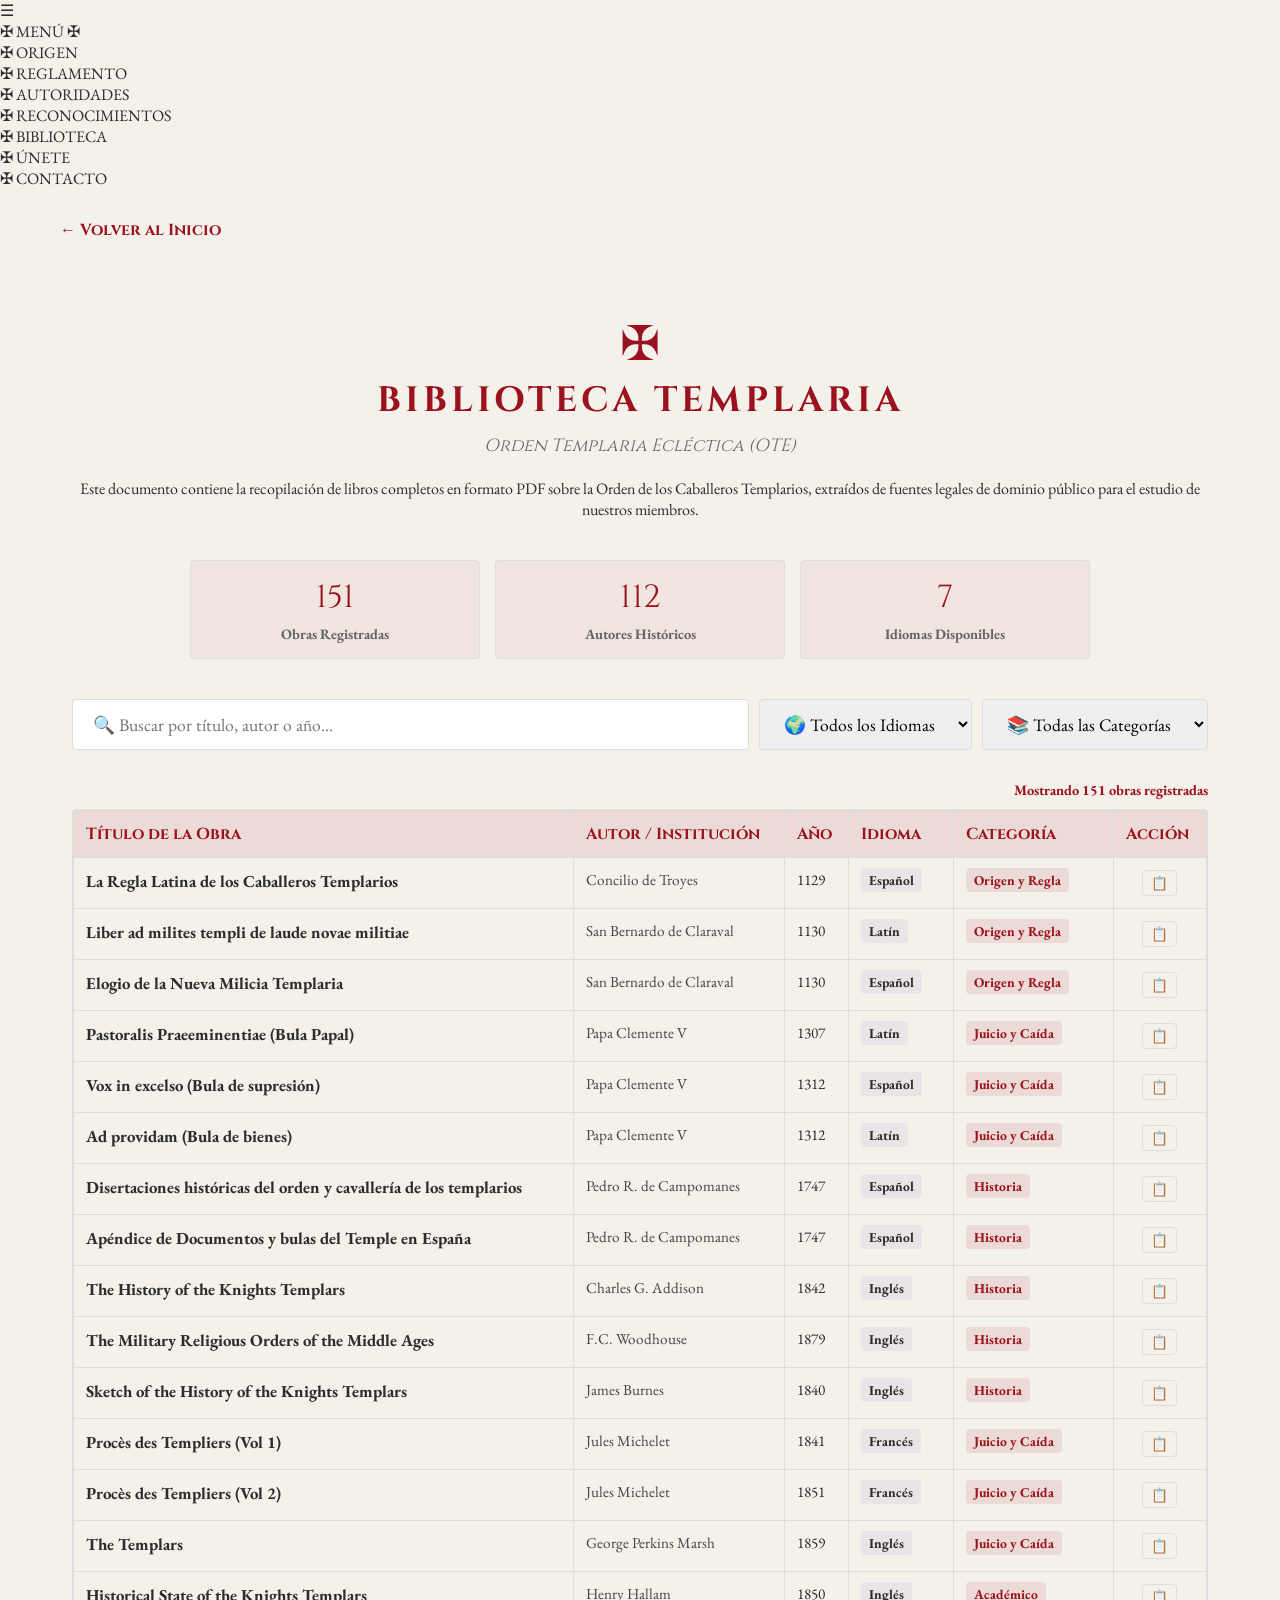
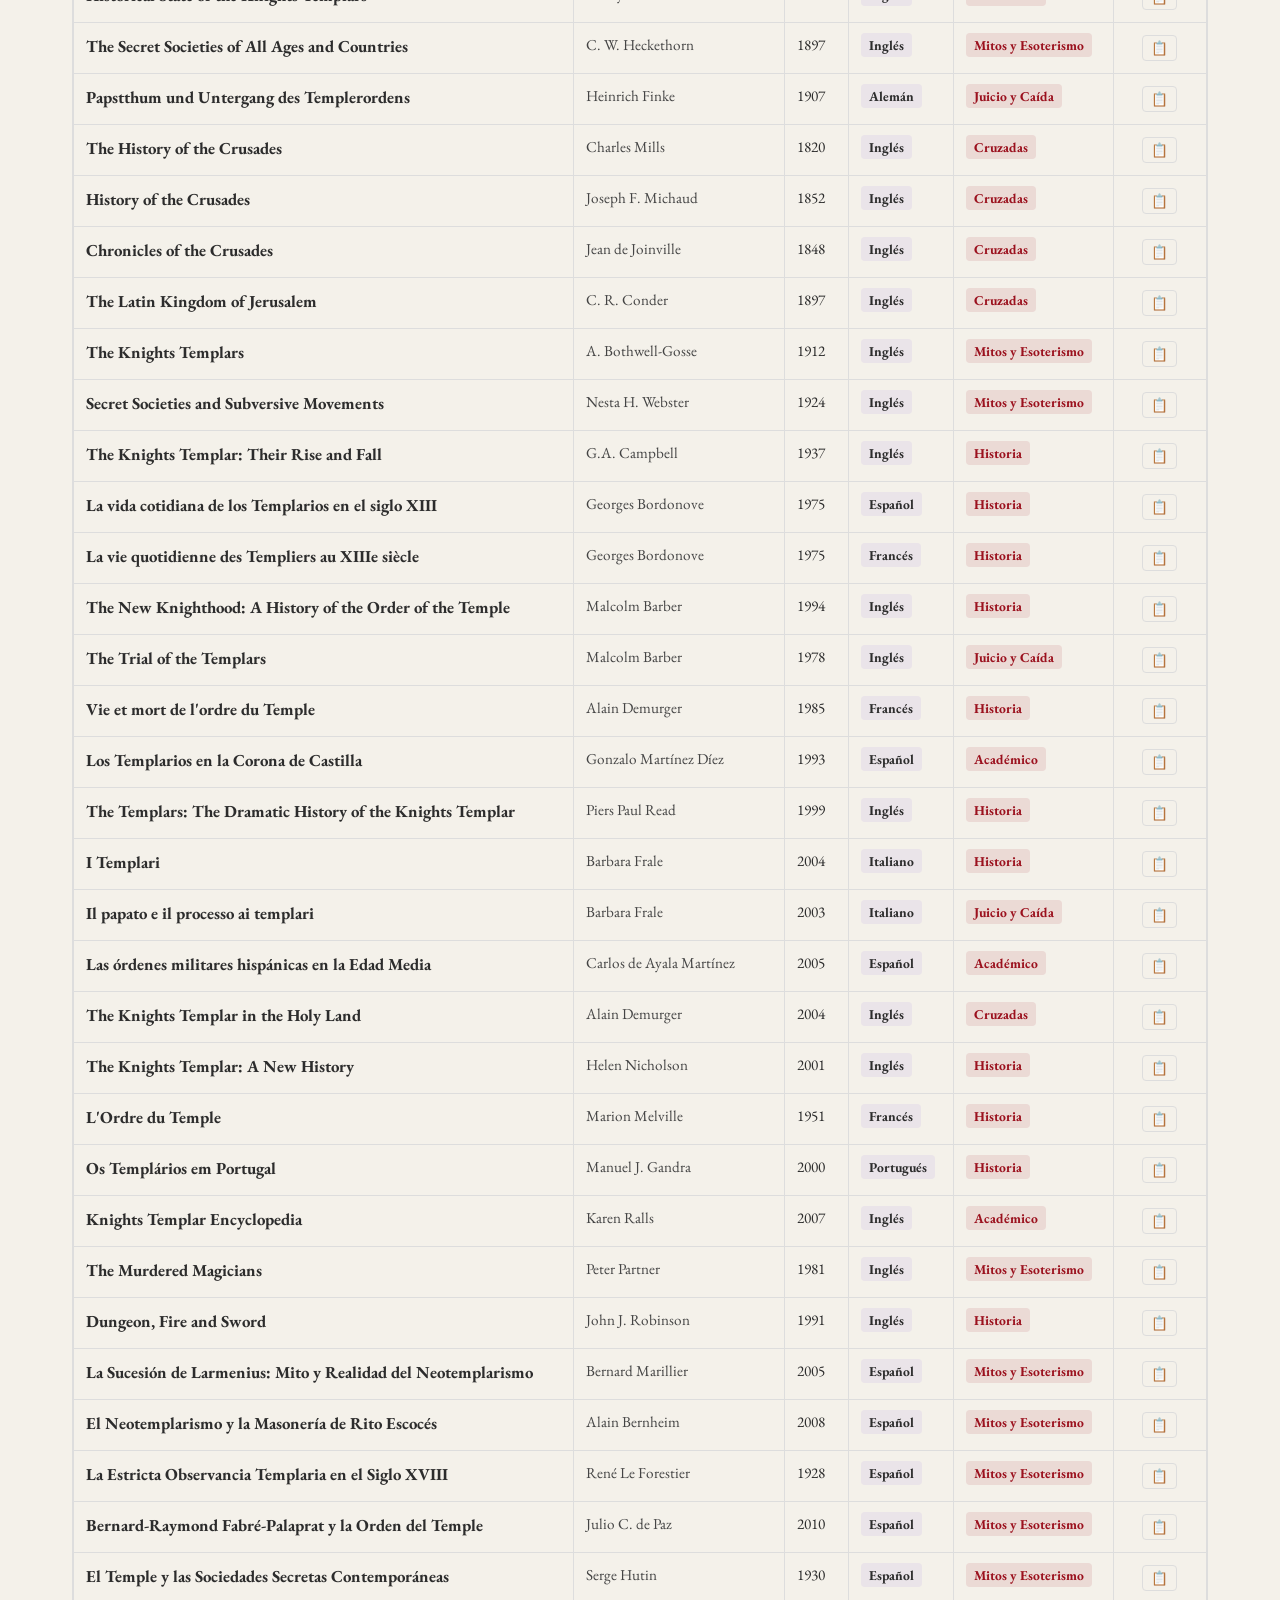
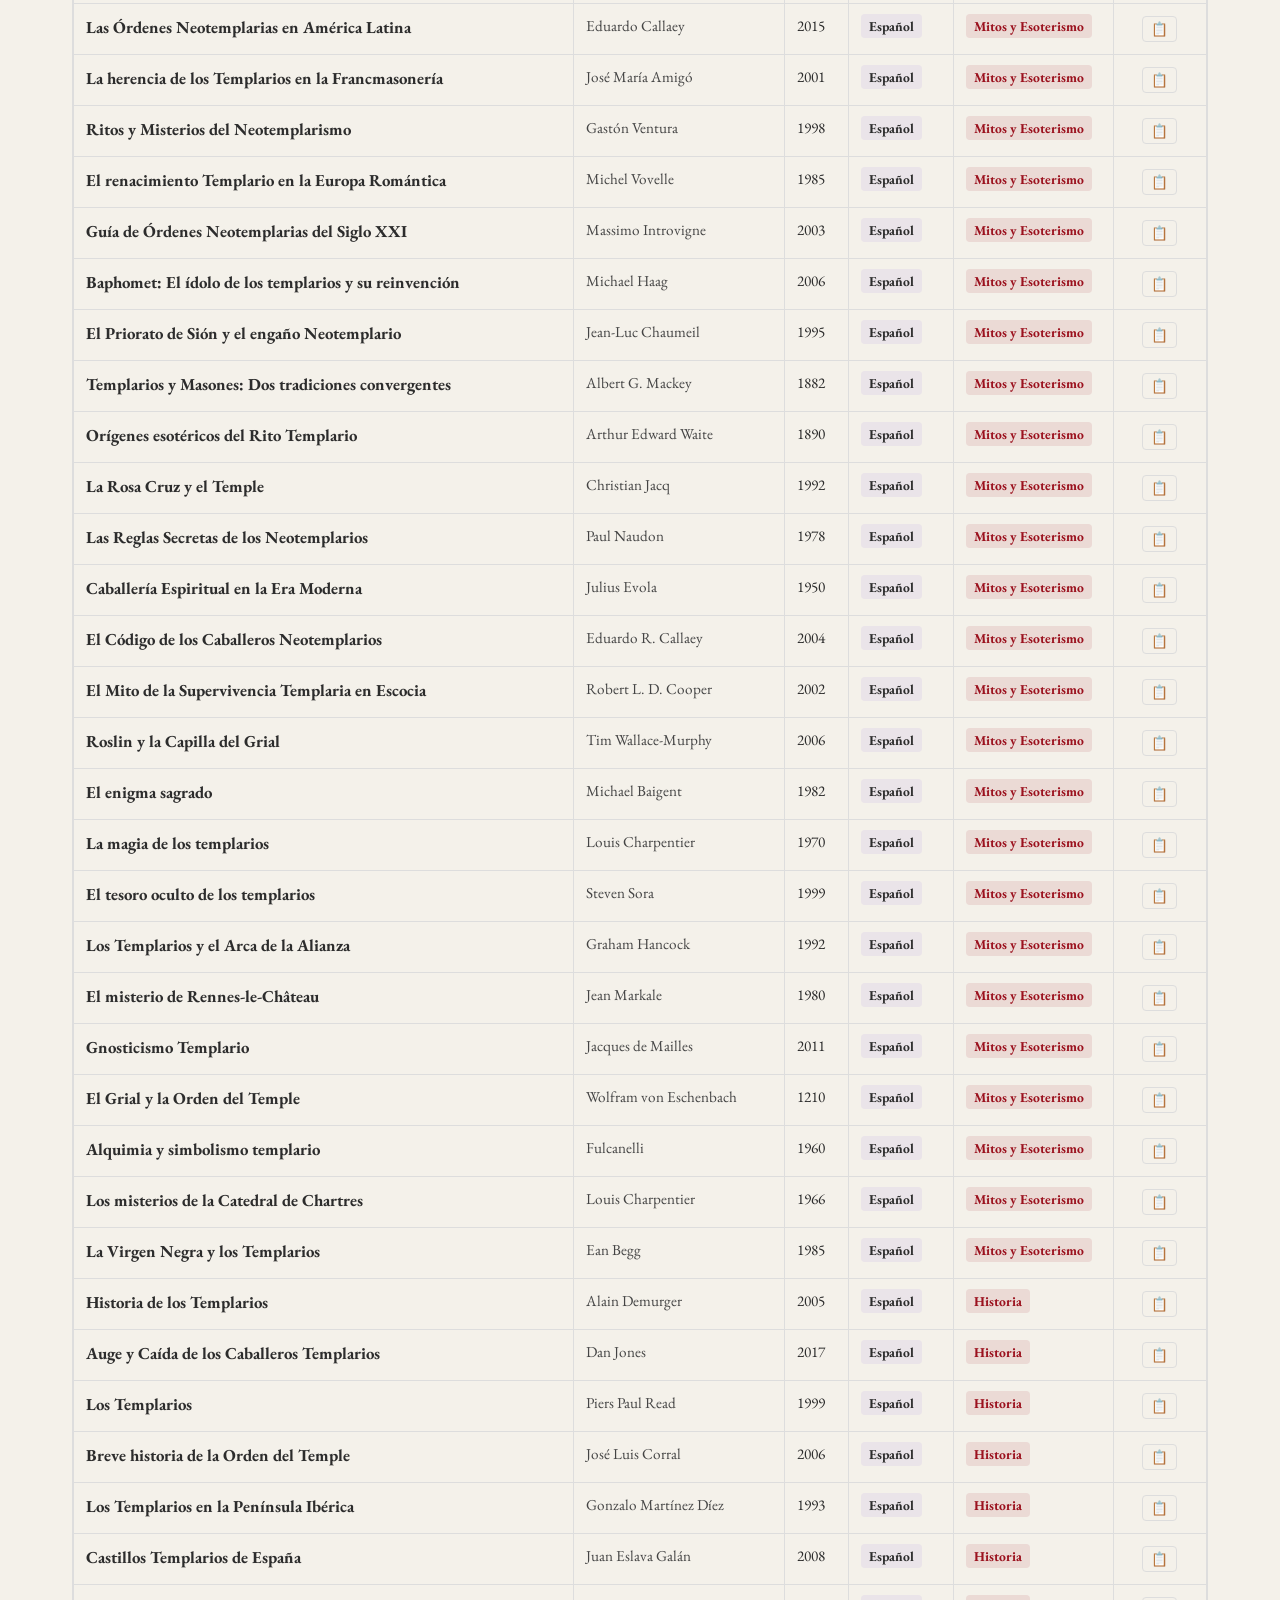
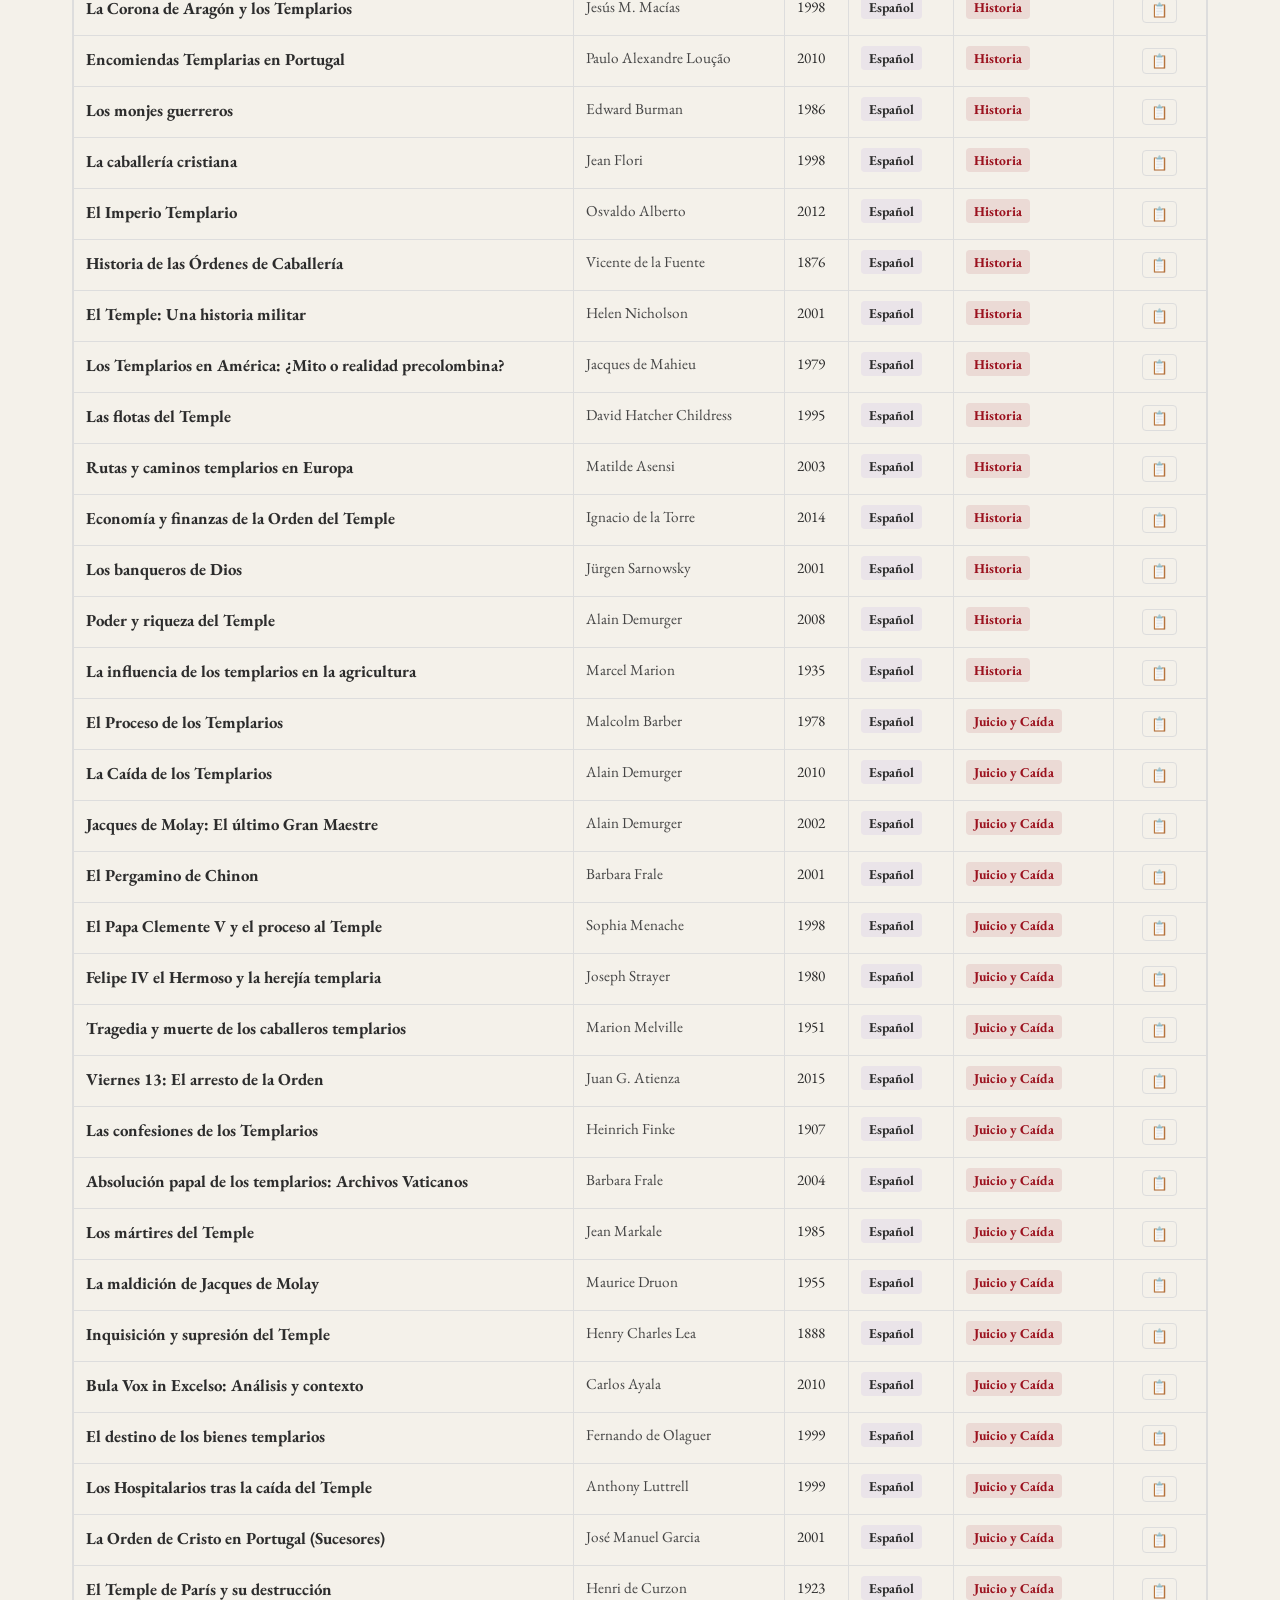
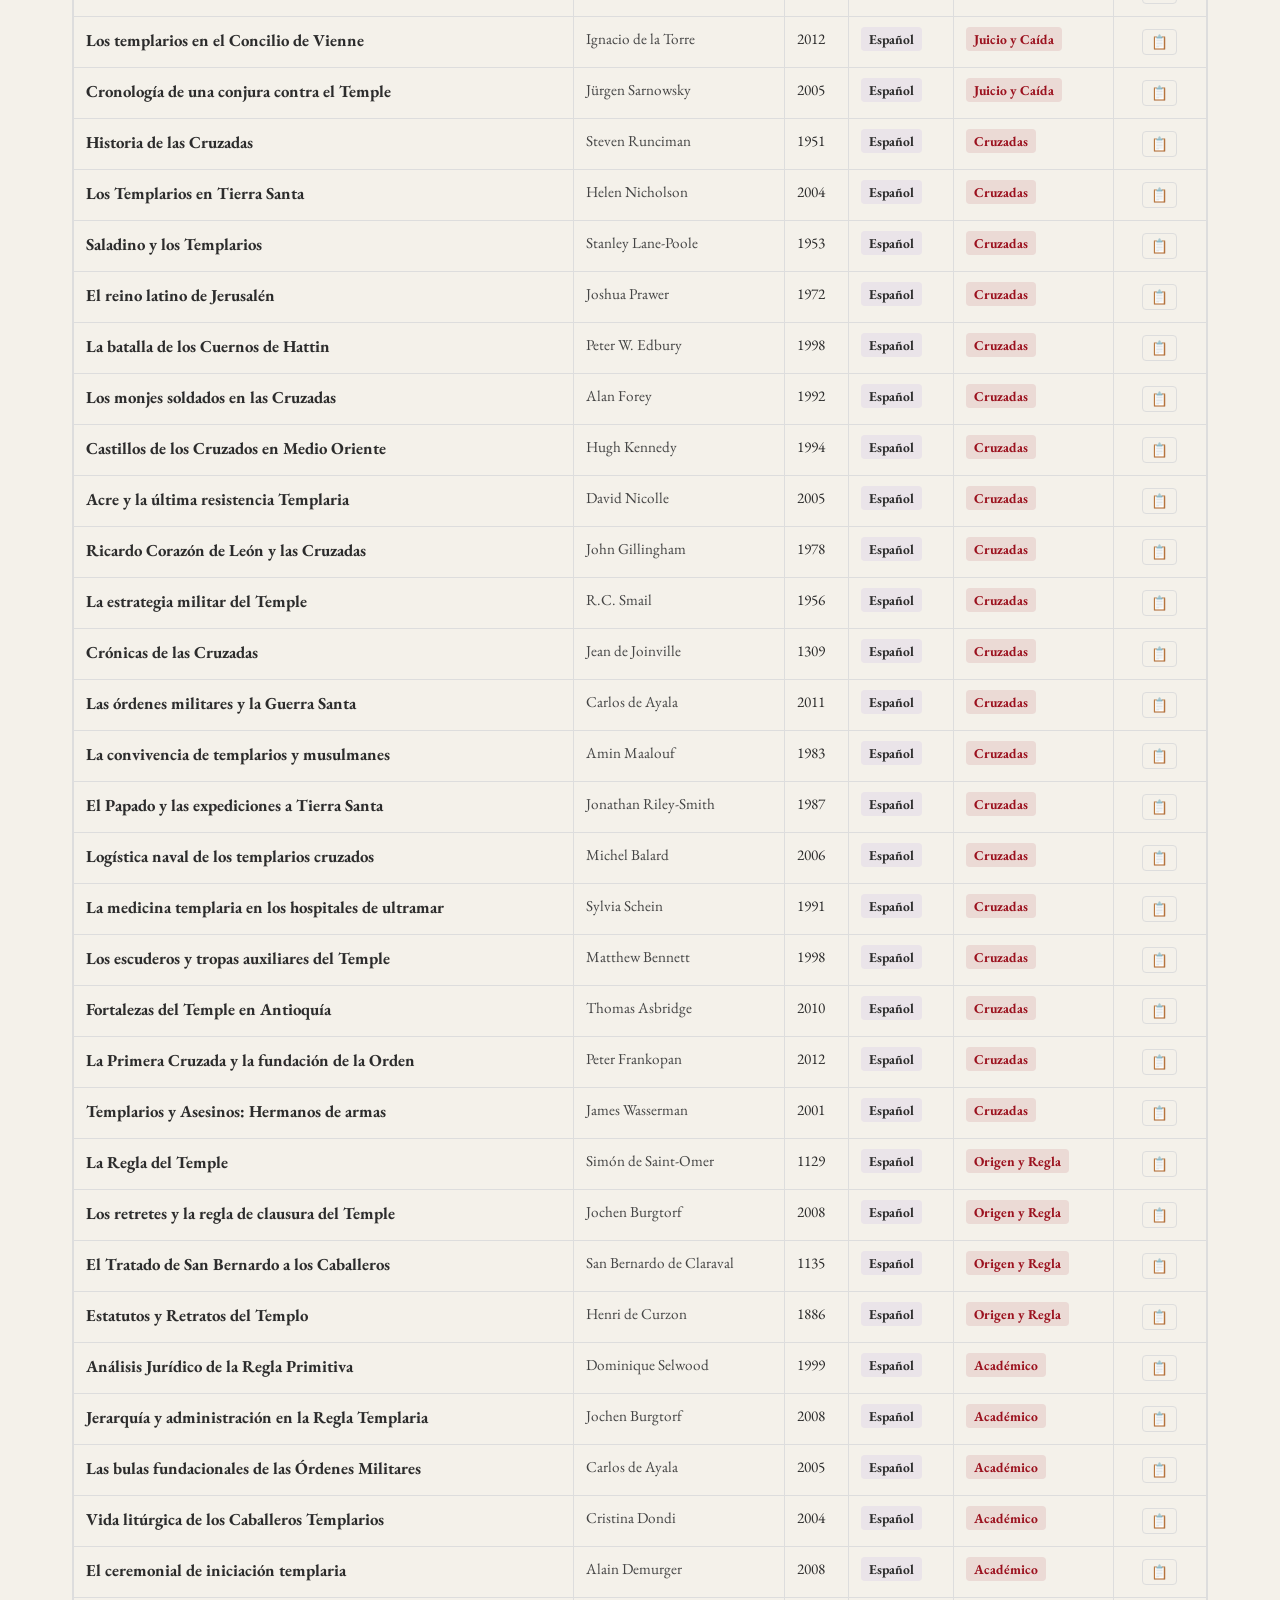
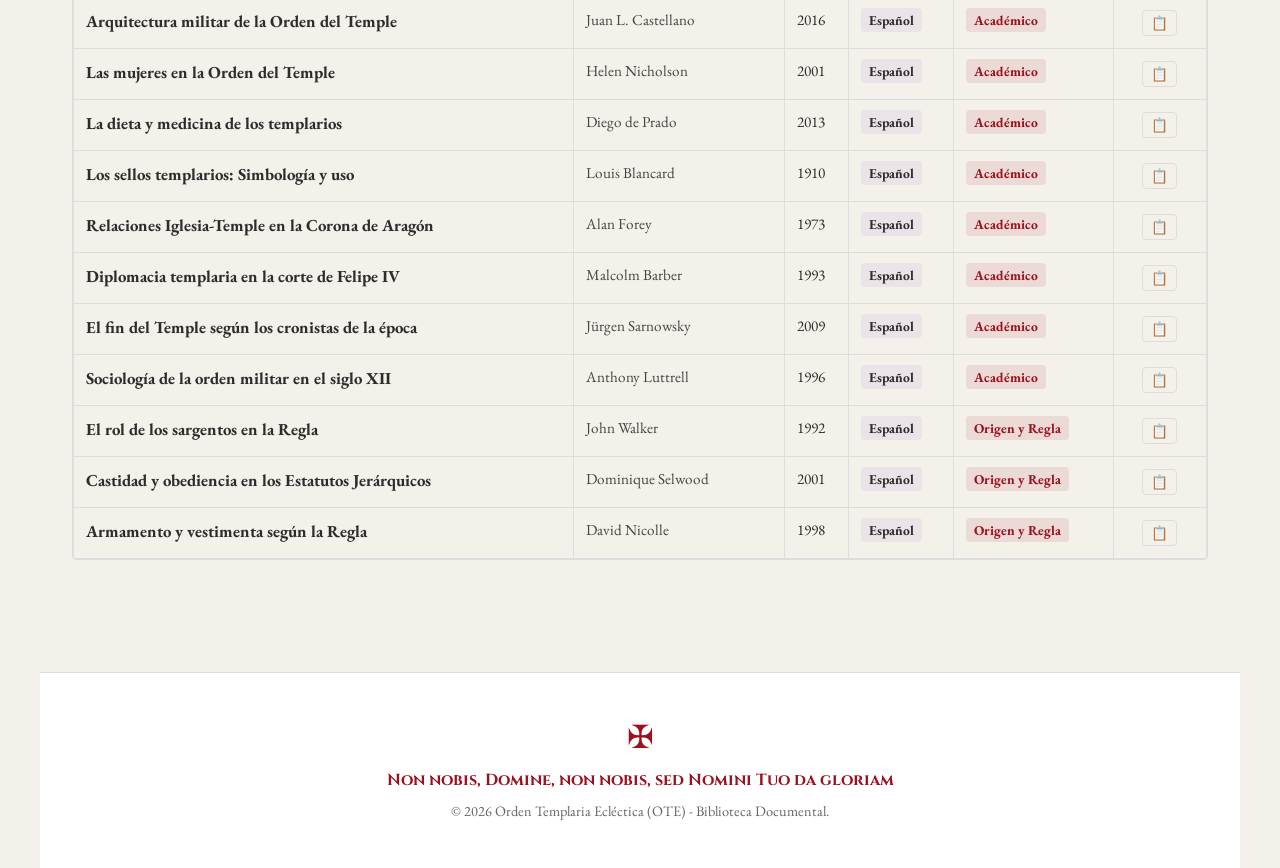
==== commit 005ac198: "Add files via upload" ====
--- a/index.html
+++ b/index.html
@@ -1,622 +1,478 @@
-<!DOCTYPE html>
-<html lang="es">
-<head>
-    <meta charset="UTF-8">
-    <meta name="viewport" content="width=device-width, initial-scale=1.0">
-    <title>Orden Templaria Ecléctica | Paraguay</title>
-    <link rel="icon" href="data:image/svg+xml,<svg xmlns=%22http://www.w3.org/2000/svg%22 viewBox=%220 0 100 100%22><text y=%22.9em%22 font-size=%2290%22 fill=%22%239b111e%22>✠</text></svg>">
-    <link href="https://fonts.googleapis.com/css2?family=Cinzel:wght@400;700&family=EB+Garamond:wght@400;700&display=swap" rel="stylesheet">
-    <link rel="stylesheet" href="style.css">
-</head>
-<body>
-
-    <script>
-        // Verificamos si el usuario ya vio la animación en esta sesión de navegación
-        if (sessionStorage.getItem('animacionVista')) {
-            document.body.classList.add('no-anim');
-        } else {
-            sessionStorage.setItem('animacionVista', 'true');
-        }
-    </script>
-
-    <!-- Brand -->
-    <header class="brand">
-        <div class="logos-container">
-            <img src="image/logo/paraguay.ote.png" alt="OTE Paraguay" class="logo-principal" style="max-width: 110px; height: 110px; object-fit: contain;" onerror="this.outerHTML='<div style=\'font-size: 80px; color: var(--rojo-templario); line-height: 110px;\'>✠</div>'">
-            <img src="image/logo/OTE.png" alt="Orden Templaria Ecléctica" class="logo-principal" style="max-width: 110px; height: 110px; object-fit: contain;" onerror="this.outerHTML='<div style=\'font-size: 80px; color: var(--rojo-templario); line-height: 110px;\'>✠</div>'">
-        </div>
-        <h1>ORDEN TEMPLARIA ECLÉCTICA</h1>
-        <p class="subtitle">GRAN PRIORATO NACIONAL NOTRE DAME DEL PARAGUAY</p>
-        <p class="lema">"Non nobis, Domine, non nobis, sed Nomini Tuo da gloriam"</p>
-        
-        <div class="prioratos-container" style="margin-top: 50px; display: flex; gap: 30px; justify-content: center; align-items: flex-end;">
-            <a href="priorato_pax.html" style="text-decoration: none; text-align: center;">
-                <img src="image/logo/Priorato.Pax.png" alt="Priorato de Pax" style="max-width: 65px; height: 65px; object-fit: contain;" class="escudo-hover" onerror="this.outerHTML='<div style=\'font-size: 50px; color: var(--rojo-templario); line-height: 65px;\'>✠</div>'">
-                <p style="font-family: 'Cinzel', serif; font-size: 0.65rem; color: #666; margin-top: 8px; letter-spacing: 1px;">PAX</p>
-            </a>
-            <a href="priorato_santo_grial.html" style="text-decoration: none; text-align: center;">
-                <img src="image/logo/Priorato.SANTOGRIAL.png" alt="Priorato Santo Grial" style="max-width: 65px; height: 65px; object-fit: contain;" class="escudo-hover" onerror="this.outerHTML='<div style=\'font-size: 50px; color: var(--rojo-templario); line-height: 65px;\'>✠</div>'">
-                <p style="font-family: 'Cinzel', serif; font-size: 0.65rem; color: #666; margin-top: 8px; letter-spacing: 1px;">SANTO GRIAL</p>
-            </a>
-        </div>
-    </header>
-
-    <!-- Nav -->
-    <nav class="nav">
-        <ul class="menu">
-            <li onclick="openPanel('origen')"><span style="font-size: 1.5rem;">✠</span> ORIGEN</li>
-            <li onclick="openPanel('regla')"><span style="font-size: 1.5rem;">✠</span> REGLAMENTO</li>
-            <li onclick="openPanel('autoridades')"><span style="font-size: 1.5rem;">✠</span> AUTORIDADES</li>
-            <li onclick="openPanel('reconocimientos')"><span style="font-size: 1.5rem;">✠</span> RECONOCIMIENTOS</li>
-            <li onclick="window.location.href='Formación/Biblioteca_templaria/index.html'"><span style="font-size: 1.5rem;">✠</span> BIBLIOTECA</li>
-            <li onclick="openPanel('unete')"><span style="font-size: 1.5rem;">✠</span> ÚNETE</li>
-            <li onclick="openPanel('contacto')"><span style="font-size: 1.5rem;">✠</span> CONTACTO</li>
-        </ul>
-        <button class="btn-access" onclick="openPanel('miembros')">✠ ACCESO MIEMBROS ✠</button>
-    </nav>
-
-    <!-- Panel -->
-    <main id="panel">
-        <div class="close-btn" onclick="closePanel()">[ ← Volver ]</div>
-        <div class="panel-content" id="content"></div>
-        
-        <footer class="panel-footer">
-            <div style="color: var(--rojo-templario); font-size: 1.8rem; margin-bottom: 5px; line-height: 1;">✠</div>
-            <p style="font-family: 'Cinzel', serif; color: var(--rojo-templario); font-weight: bold; font-size: 0.9rem;">Non nobis, Domine, non nobis, sed Nomini Tuo da gloriam</p>
-            <p style="font-size: 0.8rem; color: #666; margin-top: 10px;">&copy; 2026 Orden Templaria Ecléctica (OTE) - Gran Priorato del Paraguay</p>
-            
-            <!-- Contador de Visitas -->
-            <div style="margin-top: 20px;">
-                <img src="https://hits.seeyoufarm.com/api/count/incr/badge.svg?url=https%3A%2F%2Foteparaguay.org&count_bg=%239B111E&title_bg=%232C2C2C&title=VISITAS&edge_flat=true" alt="Contador de visitas" style="border-radius: 4px; box-shadow: 0 2px 5px rgba(0,0,0,0.1);">
-            </div>
-        </footer>
-        
-        <!-- Botón Volver Arriba -->
-        <button id="btn-back-to-top" onclick="scrollToTop()" title="Volver arriba">▲</button>
-    </main>
-
-    <!-- Contenedor del Visor Lightbox -->
-    <div id="lightbox" class="lightbox" onclick="cerrarLightbox()">
-        <span style="position: absolute; top: 15px; right: 30px; font-size: 50px; color: var(--rojo-templario); cursor: pointer;">&times;</span>
-        <span class="lightbox-nav lightbox-prev" onclick="cambiarImagen(-1, event)">&#10094;</span>
-        <img id="lightbox-img" src="" alt="Vista ampliada" onclick="event.stopPropagation()">
-        <span class="lightbox-nav lightbox-next" onclick="cambiarImagen(1, event)">&#10095;</span>
-    </div>
-
-    <!-- Mensaje de Alerta Institucional -->
-    <div id="custom-alert" class="lightbox" style="z-index: 2000; padding: 20px;">
-        <div class="contact-container" style="max-width: 450px; width: 100%; text-align: center; position: relative; animation: zoomIn 0.3s ease; margin: 0;">
-            <div style="font-size: 3rem; color: var(--rojo-templario); margin-bottom: 10px; line-height: 1;">✠</div>
-            <h3 id="alert-title" style="font-family: 'Cinzel', serif; font-size: 1.5rem; color: var(--rojo-templario); margin-bottom: 15px;">Título</h3>
-            <p id="alert-message" style="color: var(--texto); margin-bottom: 25px; font-size: 1.05rem; line-height: 1.6;"></p>
-            <button class="btn btn-full" onclick="cerrarMensaje()" style="max-width: 200px;">ENTENDIDO</button>
-        </div>
-    </div>
-
-    <script>
-        // Contenido de cada sección
-        var contenido = {
-            origen: `
-                <div class="llamado">
-                    <h3>⚔ El Llamado a la Excelencia ⚔</h3>
-                    <p style="font-style: italic;">¿Sientes que el mundo moderno ha perdido su brújula moral? ¿Buscas un propósito que trascienda lo cotidiano?</p>
-                    <p><strong>1. Una Tradición Viva</strong><br>No estudiar la historia, continuarla. Te conviertes en eslabón de una cadena desde 1118.</p>
-                    <p><strong>2. Formación para el Liderazgo Ético</strong><br>Sabiduría Sagrada, Caballería Práctica y servicio.</p>
-                    <p><strong>3. Una Familia Espiritual Global</strong><br>Conectarás con hermanos de todo el mundo.</p>
-                    <p><strong>4. El Honor del Mérito</strong><br>El estatus no se compra; se construye.</p>
-                </div>
-                <h2>✠ ORIGEN Y TRADICIÓN ✠</h2>
-                <h3>Herederos de la Milicia Espiritual</h3>
-                <p>Fundada en 1118, nuestra Encomienda en Paraguay preserva el conocimiento esotérico, la historia caballeresca y el estudio de las humanidades.</p>
-                <p>No somos una reliquia del pasado, sino una <strong>orden viva en busca de la Verdad</strong>.</p>
-            `,
-            regla: `
-                <h2>✠ LA REGLA DE LA ORDEN ✠</h2>
-                <div class="grid">
-                    <div class="valor"><h4>⚔ RECTITUD</h4><p>Todo acto guiado por la conciencia y razón.</p></div>
-                    <div class="valor"><h4>⚡ SILENCIO</h4><p>La sabiduría se custodia en la reflexión.</p></div>
-                    <div class="valor"><h4>✛ AUXILIO</h4><p>Asistencia al desvalido sin recompensa.</p></div>
-                    <div class="valor"><h4>⚜ FRATERNIDAD</h4><p>Vínculo eterno entre hermanos.</p></div>
-                </div>
-            `,
-            autoridades: `
-                <h2>✠ CUADRO DE AUTORIDADES ✠</h2>
-                <div class="table-responsive">
-                <table>
-                    <tr><th>Dignidad</th><th>Función</th></tr>
-                    <tr><td>Gran Prior</td><td>Custodio de la Orden y Dirección Suprema</td></tr>
-                    <tr><td>Prior</td><td>Gestión del Gran Priorato</td></tr>
-                    <tr><td>Comendador</td><td>Responsable de Encomienda Local</td></tr>
-                    <tr><td>Caballero/Dama</td><td>Miembro de Pleno Derecho</td></tr>
-                    <tr><td>Escudero</td><td>Miembro en Formación</td></tr>
-                    <tr><td>Novicio/Postulante</td><td>Candidato en Evaluación</td></tr>
-                </table>
-                </div>
-            `,
-            contacto: `
-                <div class="contact-container">
-                    <h2>✠ CONTACTO Y CONSULTAS ✠</h2>
-                    <p class="contact-subtitle">
-                        Redacta tu mensaje y elige el canal por el cual deseas remitirlo
-                    </p>
-
-                    <form id="contactForm">
-                        <label>Asunto</label>
-                        <select id="asunto">
-                            <option>Consulta institucional</option>
-                            <option>Soporte técnico</option>
-                            <option>Asunto académico</option>
-                            <option>Otro</option>
-                        </select>
-
-                        <label>Mensaje</label>
-                        <textarea id="mensaje" placeholder="Escribe tu mensaje con claridad..."></textarea>
-
-                        <label>Nombre</label>
-                        <input type="text" id="nombre" placeholder="Tu nombre completo">
-
-                        <label>Correo Electrónico</label>
-                        <input type="email" id="email" placeholder="tu@correo.com">
-
-                        <label>Organización</label>
-                        <input type="text" id="organizacion" placeholder="Opcional">
-
-                        <div class="contact-actions">
-                            <button type="button" class="btn" id="btn-enviar-email" onclick="enviarEmailReal()" style="flex: 1; text-align: center;">✉️ Enviar Correo</button>
-                            <button type="button" class="btn-whatsapp" onclick="enviarWhatsApp()" style="flex: 1; text-align: center;">💬 Enviar WhatsApp</button>
-                        </div>
-                    </form>
-                </div>
-            `,
-            reconocimientos: `
-                <h2>✠ RECONOCIMIENTOS ✠</h2>
-                <p>La Orden Templaria Ecléctica ha recibido reconocimiento por su labor en:</p>
-                <div class="grid" style="margin-top: 20px;">
-                    <div class="valor"><h4>🎖 SERVICIO COMUNITARIO</h4><p>Reconocimiento por proyectos sociales y humanitarios.</p></div>
-                    <div class="valor"><h4>📜 TRADICIÓN HISTÓRICA</h4><p>Custodia del patrimonio templario y hermético.</p></div>
-                    <div class="valor"><h4>🌎 RED INTERNACIONAL</h4><p>Presencia en múltiples países brotheriles.</p></div>
-                    <div class="valor"><h4>🔱 FORMACIÓN INTEGRAL</h4><p>Programas de desarrollo personal y espiritual.</p></div>
-                </div>
-            `,
-            unete: `
-                <h2>✠ ÚNETE A NOSOTROS ✠</h2>
-                
-                <div class="llamado">
-                    <h3>El Llamado de la Orden</h3>
-                    <p>Si en lo profundo percibes que el mundo moderno ha debilitado su centro espiritual, si anhelas un propósito que eleve tu vida más allá de lo ordinario, y si deseas avanzar en un camino de crecimiento junto a hermanos unidos por la misma búsqueda…</p>
-                    <p>La Orden abre sus puertas a quienes están dispuestos a recorrer el sendero con rectitud, disciplina y honor.</p>
-                    <p style="margin-top: 15px;"><strong>Aquí no se promete facilidad, sino <span style="color: var(--rojo-templario);">transformación</span>.</strong><br>
-                    <strong>No se ofrece pertenencia vacía, sino <span style="color: var(--rojo-templario);">compromiso consciente</span>.</strong></p>
-                </div>
-
-                <h3>Requisitos de Ingreso</h3>
-                <ul style="margin-left: 20px; line-height: 1.8;">
-                    <li>• Mayoría de edad</li>
-                    <li>• Voluntad firme de búsqueda de la verdad</li>
-                    <li>• Vocación de servicio desinteresado</li>
-                    <li>• Disposición real para la formación continua</li>
-                    <li>• Conducta íntegra acorde a los principios de la Orden</li>
-                </ul>
-
-                <p style="text-align: center; margin-top: 30px; font-style: italic; color: var(--rojo-templario); font-size: 1.1rem;">
-                    “Non nobis, Domine, non nobis, sed Nomini Tuo da gloriam.”
-                </p>
-
-                <div style="text-align: center; margin-top: 30px;">
-                    <a href="Web_y_Redes/formulario_ingreso.html" class="btn" style="display: inline-block; padding: 15px 30px; font-size: 1.1rem;">✠ SOLICITAR INGRESO ✠</a>
-                </div>
-            `,
-            miembros: `
-                <h2>✠ ÁREA DE MIEMBROS ✠</h2>
-                <p style="text-align: center; margin-bottom: 30px;">Bienvenido, Hermano. Que la luz de la sabiduría guíe tus pasos.</p>
-                
-                <h3>⚔ ESTADÍSTICAS</h3>
-                <div class="stats" style="margin-bottom: 40px;">
-                    <div class="stat"><div class="stat-num">24</div><div>Miembros Activos</div></div>
-                    <div class="stat"><div class="stat-num">4</div><div>Encomiendas</div></div>
-                    <div class="stat"><div class="stat-num">04</div><div>Próximo Evento (May)</div></div>
-                </div>
-                
-                <h3>⚔ PLATAFORMA INTEGRAL</h3>
-                <p style="margin-bottom: 20px;">Accede al sistema de administración general de la Orden para gestionar registros, avances de formación y biblioteca documental.</p>
-                
-                <div class="grid" style="margin-bottom: 30px;">
-                    <div class="valor" style="text-align: center;">
-                        <div style="font-size: 2rem; margin-bottom: 10px;">👥</div>
-                        <h4>Directorio</h4>
-                        <p style="font-size: 0.9rem; margin-bottom: 0;">Fichas e historial</p>
-                    </div>
-                    <div class="valor" style="text-align: center;">
-                        <div style="font-size: 2rem; margin-bottom: 10px;">🎓</div>
-                        <h4>Formación</h4>
-                        <p style="font-size: 0.9rem; margin-bottom: 0;">Módulos de estudio</p>
-                    </div>
-                    <div class="valor" style="text-align: center;">
-                        <div style="font-size: 2rem; margin-bottom: 10px;">📅</div>
-                        <h4>Calendario</h4>
-                        <p style="font-size: 0.9rem; margin-bottom: 0;">Tenidas y Rituales</p>
-                    </div>
-                    <div class="valor" style="text-align: center;">
-                        <div style="font-size: 2rem; margin-bottom: 10px;">📁</div>
-                        <h4>Archivo Central</h4>
-                        <p style="font-size: 0.9rem; margin-bottom: 0;">Estatutos y Actas</p>
-                    </div>
-                </div>
-
-                <div style="text-align: center; margin-bottom: 40px; padding: 0 10px;">
-                    <a href="/plataforma" target="_blank" class="btn btn-full">✠ INGRESAR AL PANEL DE CONTROL ✠</a>
-                    <p style="font-size: 0.8rem; color: #666; margin-top: 10px;">* Requiere credenciales de acceso de alto grado</p>
-                </div>
-
-                <h3>⚔ GALERÍA FRATERNAL</h3>
-                <div id="galeria-miembros" class="galeria-grid"></div>
-            `,
-            login: `
-                <div class="login-box">
-                    <div style="font-size: 4rem; color: var(--rojo-templario); margin-bottom: 20px;">🔒</div>
-                    <h2 style="font-family: 'Cinzel', serif; color: var(--rojo-templario); border: none; padding-bottom: 0; margin-bottom: 10px;">ACCESO RESTRINGIDO</h2>
-                    <p style="color: #666; font-size: 0.9rem; margin-bottom: 25px;">Ingrese sus credenciales capitulares para acceder al área de miembros.</p>
-                    
-                    <input type="password" id="codigo-acceso" placeholder="Código de acceso" class="input-codigo">
-                    
-                    <p id="login-error" style="color: red; font-size: 0.85rem; display: none; margin-top: -10px; margin-bottom: 15px;">Código incorrecto. Intente nuevamente.</p>
-                    
-                    <button onclick="verificarAcceso()" class="btn btn-full">✠ DESBLOQUEAR ✠</button>
-                </div>
-            `
-        };
-
-        // Funciones para Alertas Institucionales
-        function mostrarMensaje(titulo, texto) {
-            document.getElementById('alert-title').innerText = titulo;
-            document.getElementById('alert-message').innerHTML = texto;
-            document.getElementById('custom-alert').style.display = 'flex';
-        }
-
-        function cerrarMensaje() {
-            document.getElementById('custom-alert').style.display = 'none';
-        }
-
-        // Función para inyectar contenido con animación de desvanecimiento
-        function actualizarContenido(html) {
-            const content = document.getElementById('content');
-            content.classList.remove('fade-in-content');
-            void content.offsetWidth; // Fuerza al navegador a reiniciar la animación (Reflow)
-            content.innerHTML = html;
-            content.classList.add('fade-in-content');
-        }
-
-        function openPanel(seccion) {
-            if (seccion === 'miembros') {
-                actualizarContenido(contenido['login']);
-                document.getElementById('panel').style.display = 'block';
-                
-                // Dar foco automático al input y permitir envío con tecla Enter
-                setTimeout(() => {
-                    const input = document.getElementById('codigo-acceso');
-                    if(input) {
-                        input.focus();
-                        input.addEventListener('keypress', function (e) {
-                            if (e.key === 'Enter') {
-                                verificarAcceso();
-                            }
-                        });
-                    }
-                }, 100);
-                return;
-            }
-            
-            actualizarContenido(contenido[seccion]);
-            document.getElementById('panel').style.display = 'block';
-        }
-
-        function verificarAcceso() {
-            const input = document.getElementById('codigo-acceso');
-            const errorMsg = document.getElementById('login-error');
-            
-            if (input.value === "123") {
-                // Acceso concedido: Mostrar el contenido real de miembros
-                actualizarContenido(contenido['miembros']);
-                cargarGaleriaAleatoria();
-            } else {
-                // Acceso denegado: Mostrar error
-                errorMsg.style.display = 'block';
-                input.value = '';
-                input.focus();
-            }
-        }
-
-        function closePanel() {
-            document.getElementById('panel').style.display = 'none';
-            document.getElementById('panel').scrollTop = 0; // Reinicia el scroll al cerrar el panel
-        }
-
-        function obtenerMensaje() {
-            const asunto = document.getElementById("asunto")?.value || "";
-            const mensaje = document.getElementById("mensaje")?.value || "";
-            const nombre = document.getElementById("nombre")?.value || "";
-            const org = document.getElementById("organizacion")?.value || "";
-            const email = document.getElementById("email")?.value || "";
-
-            return encodeURIComponent(
-                "✠ CONTACTO OTE ✠\n\nAsunto: " + asunto + "\n\n" + mensaje + "\n\nNombre: " + nombre + "\nOrganización: " + org + "\nEmail: " + email
-            );
-        }
-
-        function validarFormulario() {
-            const mensaje = document.getElementById("mensaje")?.value.trim() || "";
-            const nombre = document.getElementById("nombre")?.value.trim() || "";
-
-            if (mensaje === "") {
-                mostrarMensaje("Atención", "Por favor, escribe un mensaje antes de enviar.");
-                return false;
-            }
-            if (nombre === "") {
-                mostrarMensaje("Atención", "Por favor, ingresa tu nombre completo.");
-                return false;
-            }
-            return true;
-        }
-
-        function enviarEmailReal() {
-            if (!validarFormulario()) return;
-            
-            const email = document.getElementById("email")?.value.trim() || "";
-            if (email === "") {
-                mostrarMensaje("Atención", "Por favor, ingresa tu correo electrónico para que podamos responderte.");
-                return;
-            }
-            
-            const btn = document.getElementById("btn-enviar-email");
-            const textoOriginal = btn.innerHTML;
-            btn.innerHTML = "⏳ Enviando...";
-            btn.disabled = true;
-
-            const asunto = document.getElementById("asunto")?.value || "";
-            const mensaje = document.getElementById("mensaje")?.value || "";
-            const nombre = document.getElementById("nombre")?.value || "";
-            const org = document.getElementById("organizacion")?.value || "";
-
-            // Usamos FormSubmit mediante AJAX (fetch) de forma silenciosa
-            fetch("https://formsubmit.co/ajax/643d4eaaa5173f5c183249de7397751a", {
-                method: "POST",
-                headers: { 
-                    'Content-Type': 'application/json',
-                    'Accept': 'application/json'
-                },
-                body: JSON.stringify({
-                    _subject: "✠ CONTACTO OTE ✠ - " + asunto,
-                    email: email, // FormSubmit necesita leer este campo en minúsculas para saber a dónde responder
-                    _autoresponse: "Saludos cordiales. Hemos recibido tu mensaje en la Orden Templaria Ecléctica (Gran Priorato del Paraguay). Un miembro de nuestra Orden leerá tu solicitud y se pondrá en contacto contigo a la brevedad posible.\n\nNon nobis, Domine, non nobis, sed Nomini Tuo da gloriam.",
-                    Nombre: nombre,
-                    Organización: org,
-                    Mensaje: mensaje
-                })
-            })
-            .then(response => response.json())
-            .then(data => {
-                mostrarMensaje("Mensaje Enviado", "Su solicitud ha sido procesada con éxito.<br><br><strong style='color: var(--rojo-templario);'>Aviso Importante:</strong> Como medida de seguridad, el sistema le enviará un correo a su bandeja de entrada. Usted <strong>debe darle en Activar</strong> para confirmar su identidad y contacto con la Orden.");
-                document.getElementById("contactForm").reset();
-            })
-            .catch(error => {
-                mostrarMensaje("Error de Conexión", "No se pudo conectar con el servidor. Por favor, utilice el botón de WhatsApp como alternativa para contactarnos.");
-                console.error("Error:", error);
-            })
-            .finally(() => {
-                btn.innerHTML = textoOriginal;
-                btn.disabled = false;
-            });
-        }
-
-        function enviarWhatsApp() {
-            if (!validarFormulario()) return;
-            const cuerpo = obtenerMensaje();
-            const telefono = "595994340472";
-            window.open("https://wa.me/" + telefono + "?text=" + cuerpo, "_blank");
-        }
-
-        function enviarSolicitudIngreso() {
-            const nombre = document.getElementById("ingreso-nombre")?.value.trim() || "";
-            const email = document.getElementById("ingreso-email")?.value.trim() || "";
-            const telefono = document.getElementById("ingreso-telefono")?.value.trim() || "";
-            const edad = document.getElementById("ingreso-edad")?.value.trim() || "";
-            const profesion = document.getElementById("ingreso-profesion")?.value.trim() || "";
-            const mensaje = document.getElementById("ingreso-mensaje")?.value.trim() || "";
-
-            if (nombre === "" || email === "" || telefono === "" || mensaje === "") {
-                mostrarMensaje("Atención", "Por favor, completa todos los campos obligatorios (Nombre, Correo, Teléfono y Mensaje).");
-                return;
-            }
-
-            const btn = document.getElementById("btn-enviar-ingreso");
-            const textoOriginal = btn.innerHTML;
-            btn.innerHTML = "⏳ Enviando Solicitud...";
-            btn.disabled = true;
-
-            // Usamos FormSubmit mediante AJAX silencioso
-            fetch("https://formsubmit.co/ajax/643d4eaaa5173f5c183249de7397751a", {
-                method: "POST",
-                headers: { 
-                    'Content-Type': 'application/json',
-                    'Accept': 'application/json'
-                },
-                body: JSON.stringify({
-                    _subject: "✠ NUEVA POSTULACIÓN DE INGRESO ✠ - " + nombre,
-                    email: email, 
-                    _autoresponse: "Saludos cordiales. Hemos recibido tu solicitud de postulación a la Orden Templaria Ecléctica (Gran Priorato del Paraguay). Un miembro de nuestra Orden analizará tu perfil y se pondrá en contacto contigo a la brevedad para indicarte los siguientes pasos de la entrevista.\n\nNon nobis, Domine, non nobis, sed Nomini Tuo da gloriam.",
-                    Nombre: nombre,
-                    Teléfono: telefono,
-                    Edad: edad,
-                    Profesión: profesion,
-                    Motivación: mensaje
-                })
-            })
-            .then(response => response.json())
-            .then(data => {
-                mostrarMensaje("Postulación Enviada", "Tu solicitud de ingreso ha sido recibida con éxito.<br><br><strong style='color: var(--rojo-templario);'>Aviso Importante:</strong> El sistema te ha enviado un correo automático. Asegúrate de revisar tu bandeja de entrada o spam.");
-                document.getElementById("ingresoForm").reset();
-            })
-            .catch(error => {
-                mostrarMensaje("Error de Conexión", "No se pudo conectar con el servidor. Por favor, intenta de nuevo más tarde.");
-                console.error("Error:", error);
-            })
-            .finally(() => {
-                btn.innerHTML = textoOriginal;
-                btn.disabled = false;
-            });
-        }
-
-        function enviarSolicitudIngreso() {
-            const nombre = document.getElementById("ingreso-nombre")?.value.trim() || "";
-            const email = document.getElementById("ingreso-email")?.value.trim() || "";
-            const fecha = document.getElementById("ingreso-fecha")?.value || "";
-            const telefono = document.getElementById("ingreso-telefono")?.value.trim() || "";
-            const ciudad = document.getElementById("ingreso-ciudad")?.value.trim() || "";
-            const motivos = document.getElementById("ingreso-motivos")?.value.trim() || "";
-            const compromiso = document.getElementById("ingreso-compromiso")?.checked;
-
-            if (!nombre || !email || !fecha || !telefono || !ciudad || !motivos) {
-                mostrarMensaje("Atención", "Por favor, completa todos los campos obligatorios del formulario.");
-                return;
-            }
-
-            if (!compromiso) {
-                mostrarMensaje("Atención", "Debes declarar y aceptar el compromiso final marcando la casilla para enviar tu solicitud.");
-                return;
-            }
-
-            const btn = document.getElementById("btn-enviar-ingreso");
-            const textoOriginal = btn.innerHTML;
-            btn.innerHTML = "⏳ Enviando Solicitud...";
-            btn.disabled = true;
-
-            // Usamos FormSubmit mediante AJAX silencioso
-            fetch("https://formsubmit.co/ajax/643d4eaaa5173f5c183249de7397751a", {
-                method: "POST",
-                headers: { 
-                    'Content-Type': 'application/json',
-                    'Accept': 'application/json'
-                },
-                body: JSON.stringify({
-                    _subject: "✠ SOLICITUD DE INGRESO ✠ - " + nombre,
-                    email: email, 
-                    _autoresponse: "Saludos cordiales. Hemos recibido tu solicitud de postulación a la Orden Templaria Ecléctica (Gran Priorato del Paraguay). Un miembro de nuestra Orden analizará tu perfil y se pondrá en contacto contigo a la brevedad.\n\nNon nobis, Domine, non nobis, sed Nomini Tuo da gloriam.",
-                    Nombre: nombre,
-                    "Fecha de Nacimiento": fecha,
-                    Teléfono: telefono,
-                    "Ciudad y País": ciudad,
-                    Motivación: motivos,
-                    Compromiso: "Aceptado"
-                })
-            })
-            .then(response => response.json())
-            .then(data => {
-                mostrarMensaje("Postulación Enviada", "Tu solicitud de ingreso ha sido recibida con éxito.<br><br><strong style='color: var(--rojo-templario);'>Aviso Importante:</strong> El sistema te ha enviado un correo automático. Asegúrate de revisar tu bandeja de entrada o carpeta de spam y <strong>dale a Activar</strong>.");
-                document.getElementById("ingresoForm").reset();
-            })
-            .catch(error => {
-                mostrarMensaje("Error de Conexión", "No se pudo conectar con el servidor. Por favor, intenta de nuevo más tarde.");
-                console.error("Error:", error);
-            })
-            .finally(() => {
-                btn.innerHTML = textoOriginal;
-                btn.disabled = false;
-            });
-        }
-
-        function cargarGaleriaAleatoria() {
-            let fotos = [];
-            
-            // Intentar cargar la galería desde la configuración del panel admin
-            const fotosGuardadas = localStorage.getItem("ote_galeria_fotos");
-            if (fotosGuardadas) {
-                try {
-                    fotos = JSON.parse(fotosGuardadas);
-                } catch(e) {}
-            }
-
-            // Si no hay fotos guardadas, usar el set por defecto
-            if (!fotos || fotos.length === 0) {
-                fotos = [
-                    // Imágenes Templarias Históricas (Libre uso / Wikimedia Commons)
-                    "https://upload.wikimedia.org/wikipedia/commons/thumb/6/61/Convento_de_Cristo_2009.jpg/800px-Convento_de_Cristo_2009.jpg",
-                    "https://upload.wikimedia.org/wikipedia/commons/thumb/8/87/Knights_Templar_playing_chess.jpg/800px-Knights_Templar_playing_chess.jpg",
-                    "https://upload.wikimedia.org/wikipedia/commons/thumb/1/17/Temple_Church_London.jpg/800px-Temple_Church_London.jpg",
-                    "https://upload.wikimedia.org/wikipedia/commons/thumb/a/ae/Castillo_de_Ponferrada.jpg/800px-Castillo_de_Ponferrada.jpg",
-                    // Imágenes locales de los Prioratos
-                    "image/prioratos/pax_1.jpg",
-                    "image/prioratos/pax_2.jpg",
-                    "image/prioratos/pax_3.jpg",
-                    "image/prioratos/pax_4.jpg",
-                    "image/prioratos/grial_1.jpg",
-                    "image/prioratos/grial_2.jpg",
-                    "image/prioratos/grial_3.jpg"
-                ];
-            }
-
-            // Mezclar el array aleatoriamente y tomar 4 fotos
-            const fotosMezcladas = fotos.sort(() => 0.5 - Math.random());
-            const fotosAMostrar = fotosMezcladas.slice(0, 4);
-            
-            const contenedor = document.getElementById('galeria-miembros');
-            if(contenedor) {
-                let html = '';
-                fotosAMostrar.forEach(foto => {
-                    html += `<div class="galeria-item"><img src="${foto}" alt="Fraternidad" onclick="abrirLightbox(this.src)" onerror="this.outerHTML='<div style=\\'height: 150px; background: rgba(155,17,30,0.05); display: flex; align-items: center; justify-content: center; font-size: 3rem; color: var(--rojo-templario);\\'>✠</div>'"></div>`;
-                });
-                contenedor.innerHTML = html;
-            }
-        }
-        
-        // Funciones del Lightbox
-        let lightboxImages = [];
-        let lightboxIndex = 0;
-
-        function abrirLightbox(src) {
-            const imgs = document.querySelectorAll('.galeria-item img');
-            lightboxImages = Array.from(imgs).map(img => img.src);
-            lightboxIndex = lightboxImages.indexOf(src);
-            
-            document.getElementById('lightbox-img').src = src;
-            document.getElementById('lightbox').style.display = 'flex';
-        }
-        
-        function cerrarLightbox() {
-            document.getElementById('lightbox').style.display = 'none';
-        }
-
-        function cambiarImagen(dir, event) {
-            if(event) event.stopPropagation();
-            lightboxIndex += dir;
-            if (lightboxIndex < 0) lightboxIndex = lightboxImages.length - 1;
-            else if (lightboxIndex >= lightboxImages.length) lightboxIndex = 0;
-            document.getElementById('lightbox-img').src = lightboxImages[lightboxIndex];
-        }
-
-        document.addEventListener('keydown', function(e) {
-            const lb = document.getElementById('lightbox');
-            if (lb && lb.style.display === 'flex') {
-                if (e.key === 'Escape') cerrarLightbox();
-                if (e.key === 'ArrowLeft') cambiarImagen(-1);
-                if (e.key === 'ArrowRight') cambiarImagen(1);
-            }
-        });
-
-        // Lógica para el botón "Volver arriba"
-        const panelEl = document.getElementById('panel');
-        const btnBackToTop = document.getElementById('btn-back-to-top');
-
-        panelEl.addEventListener('scroll', () => {
-            if (panelEl.scrollTop > 300) {
-                btnBackToTop.classList.add('visible');
-            } else {
-                btnBackToTop.classList.remove('visible');
-            }
-        });
-
-        function scrollToTop() {
-            panelEl.scrollTo({ top: 0, behavior: 'smooth' });
-        }
-    </script>
-</body>
+<!DOCTYPE html>
+<html lang="es">
+<head>
+    <meta charset="UTF-8">
+    <meta name="viewport" content="width=device-width, initial-scale=1.0">
+    <title>Biblioteca Templaria | OTE Paraguay</title>
+    <link rel="icon" href="data:image/svg+xml,<svg xmlns=%22http://www.w3.org/2000/svg%22 viewBox=%220 0 100 100%22><text y=%22.9em%22 font-size=%2290%22 fill=%22%239b111e%22>✠</text></svg>">
+    <link href="https://fonts.googleapis.com/css2?family=Cinzel:wght@400;700&family=EB+Garamond:wght@400;700&display=swap" rel="stylesheet">
+    <!-- Conecta con la hoja de estilos global en la raíz -->
+    <link rel="stylesheet" href="../../style.css">
+    <style>
+        .table-responsive { 
+            overflow-x: auto; 
+            margin-bottom: 2rem; 
+            border-radius: 4px;
+            border: 1px solid var(--gris-borde);
+        }
+        table { 
+            width: 100%; 
+            border-collapse: collapse; 
+            min-width: 800px; 
+            margin-top: 0;
+        }
+        th, td { 
+            padding: 12px; 
+            border: 1px solid var(--gris-borde); 
+            text-align: left; 
+            vertical-align: top; 
+        }
+        th { 
+            background: rgba(155,17,30,0.1); 
+            color: var(--rojo-templario); 
+            font-family: 'Cinzel', serif; 
+        }
+        td { 
+            font-size: 0.95rem; 
+        }
+        .btn-download { 
+            display: inline-block; 
+            padding: 6px 12px; 
+            background: var(--rojo-templario); 
+            color: white; 
+            text-decoration: none; 
+            border-radius: 3px; 
+            font-size: 0.8rem; 
+            text-align: center; 
+            margin-top: 5px;
+            font-family: 'Cinzel', serif;
+            transition: background-color 0.3s;
+            white-space: nowrap;
+        }
+        .btn-download:hover { 
+            background: var(--negro); 
+            color: white; 
+        }
+        .filename { 
+            font-family: monospace; 
+            font-size: 0.85rem; 
+            color: #555; 
+            background: rgba(155,17,30,0.05); 
+            padding: 4px 6px; 
+            border-radius: 3px; 
+            display: block; 
+            margin-bottom: 5px;
+            border-left: 2px solid var(--rojo-templario);
+        }
+        .btn-copy {
+            background-color: transparent;
+            border: 1px solid var(--gris-borde);
+            color: #666;
+            padding: 4px 8px;
+            border-radius: 4px;
+            cursor: pointer;
+            font-size: 0.85rem;
+            transition: all 0.2s;
+            white-space: nowrap;
+        }
+        .btn-copy:hover {
+            background-color: var(--rojo-templario);
+            color: white;
+            border-color: var(--rojo-templario);
+        }
+        .search-container {
+            text-align: center;
+            margin-bottom: 30px;
+        }
+        .search-input {
+            width: 100%;
+            max-width: 600px;
+            padding: 12px 20px;
+            font-size: 1.1rem;
+            font-family: 'EB Garamond', serif;
+            border: 1px solid var(--gris-borde);
+            border-radius: 4px;
+            outline: none;
+            transition: border-color 0.3s, box-shadow 0.3s;
+        }
+        .search-input:focus {
+            border-color: var(--rojo-templario);
+            box-shadow: 0 0 8px rgba(155, 17, 30, 0.2);
+        }
+    </style>
+</head>
+<body class="priorato-layout">
+
+    <!-- Menú Lateral Desplegable -->
+    <div id="side-menu" class="side-menu">
+        <div class="side-menu-tab" onclick="toggleSideMenu()">☰</div>
+        <div class="side-menu-header">✠ MENÚ ✠</div>
+        <ul class="side-menu-list">
+            <li onclick="window.location.href='../../index.html?seccion=origen'"><span>✠</span> ORIGEN</li>
+            <li onclick="window.location.href='../../index.html?seccion=regla'"><span>✠</span> REGLAMENTO</li>
+            <li onclick="window.location.href='../../index.html?seccion=autoridades'"><span>✠</span> AUTORIDADES</li>
+            <li onclick="window.location.href='../../index.html?seccion=reconocimientos'"><span>✠</span> RECONOCIMIENTOS</li>
+            <li onclick="window.location.href='index.html'"><span>✠</span> BIBLIOTECA</li>
+            <li onclick="window.location.href='../../index.html?seccion=unete'"><span>✠</span> ÚNETE</li>
+            <li onclick="window.location.href='../../index.html?seccion=contacto'"><span>✠</span> CONTACTO</li>
+        </ul>
+    </div>
+
+    <div style="max-width: 1200px; margin: 30px auto 10px; padding: 0 20px;">
+        <a href="../../index.html" class="btn-volver">← Volver al Inicio</a>
+    </div>
+
+    <main class="container" style="max-width: 1200px;">
+        <div style="text-align: center; margin-bottom: 40px;">
+            <div style="color: var(--rojo-templario); font-size: 3rem; line-height: 1;">✠</div>
+            <h1 style="border: none; padding: 0; margin-top: 10px;">BIBLIOTECA TEMPLARIA</h1>
+            <p style="color: #666; font-style: italic; font-size: 1.1rem; margin-top: 10px; font-family: 'Cinzel', serif;">Orden Templaria Ecléctica (OTE)</p>
+            <p style="margin-top: 20px;">Este documento contiene la recopilación de libros completos en formato PDF sobre la Orden de los Caballeros Templarios, extraídos de fuentes legales de dominio público para el estudio de nuestros miembros.</p>
+        </div>
+
+        <!-- Tarjetas de Datos de la Biblioteca -->
+        <div class="stats" style="max-width: 900px; margin: 0 auto 40px; display: grid; grid-template-columns: repeat(3, 1fr); gap: 15px;">
+            <div class="stat" style="background: rgba(155,17,30,0.05); padding: 15px; text-align: center; border: 1px solid var(--gris-borde); border-radius: 4px;">
+                <div class="stat-num" id="stat-total" style="font-size: 2rem; font-family: 'Cinzel'; color: var(--rojo-templario);">0</div>
+                <div style="font-size: 0.9rem; color: #666; font-weight: bold; margin-top: 5px;">Obras Registradas</div>
+            </div>
+            <div class="stat" style="background: rgba(155,17,30,0.05); padding: 15px; text-align: center; border: 1px solid var(--gris-borde); border-radius: 4px;">
+                <div class="stat-num" id="stat-autores" style="font-size: 2rem; font-family: 'Cinzel'; color: var(--rojo-templario);">0</div>
+                <div style="font-size: 0.9rem; color: #666; font-weight: bold; margin-top: 5px;">Autores Históricos</div>
+            </div>
+            <div class="stat" style="background: rgba(155,17,30,0.05); padding: 15px; text-align: center; border: 1px solid var(--gris-borde); border-radius: 4px;">
+                <div class="stat-num" id="stat-idiomas" style="font-size: 2rem; font-family: 'Cinzel'; color: var(--rojo-templario);">0</div>
+                <div style="font-size: 0.9rem; color: #666; font-weight: bold; margin-top: 5px;">Idiomas Disponibles</div>
+            </div>
+        </div>
+
+        <div class="search-container" style="display: flex; gap: 10px; justify-content: center; flex-wrap: wrap; margin-bottom: 30px;">
+            <input type="text" id="searchInput" class="search-input" style="flex: 1; min-width: 250px; max-width: 100%;" placeholder="🔍 Buscar por título, autor o año..." onkeyup="renderTable()">
+            
+            <select id="idiomaFilter" class="search-input" style="width: auto; cursor: pointer;" onchange="renderTable()">
+                <option value="">🌍 Todos los Idiomas</option>
+                <option value="Español">Español</option>
+                <option value="Inglés">Inglés</option>
+                <option value="Francés">Francés</option>
+                <option value="Latín">Latín</option>
+                <option value="Italiano">Italiano</option>
+                <option value="Alemán">Alemán</option>
+                <option value="Portugués">Portugués</option>
+            </select>
+
+            <select id="temaFilter" class="search-input" style="width: auto; cursor: pointer;" onchange="renderTable()">
+                <option value="">📚 Todas las Categorías</option>
+                <option value="Historia">Historia General</option>
+                <option value="Origen y Regla">Origen y Regla</option>
+                <option value="Juicio y Caída">Juicio y Caída</option>
+                <option value="Mitos y Esoterismo">Mitos y Esoterismo</option>
+                <option value="Cruzadas">Cruzadas</option>
+                <option value="Académico">Análisis Académico</option>
+            </select>
+        </div>
+
+        <p id="contador-libros" style="text-align: right; color: var(--rojo-templario); font-size: 0.9rem; font-weight: bold; margin-bottom: 10px;"></p>
+
+        <section class="seccion">
+            <div class="table-responsive">
+                <table>
+                    <thead>
+                        <tr>
+                            <th>Título de la Obra</th>
+                            <th>Autor / Institución</th>
+                            <th>Año</th>
+                            <th>Idioma</th>
+                            <th>Categoría</th>
+                            <th>Acción</th>
+                        </tr>
+                    </thead>
+                    <tbody id="tabla-libros">
+                        <!-- El contenido se inyectará dinámicamente mediante JavaScript -->
+                    </tbody>
+                </table>
+            </div>
+        </section>
+    </main>
+
+    <footer class="priorato-footer" style="max-width: 1200px; margin: 0 auto;">
+        <div style="color: var(--rojo-templario); font-size: 2rem; margin-bottom: 1rem; line-height: 1;">✠</div>
+        <p class="cinzel" style="color: var(--rojo-templario); font-weight: bold;">Non nobis, Domine, non nobis, sed Nomini Tuo da gloriam</p>
+        <p style="font-size: 0.9rem; color: #666; margin-top: 10px;">&copy; 2026 Orden Templaria Ecléctica (OTE) - Biblioteca Documental.</p>
+    </footer>
+
+    <script>
+        // ==========================================
+        // BASE DE DATOS DE LA BIBLIOTECA TEMPLARIA
+        // ==========================================
+        const baseDeDatosLibros = [
+            // Obras Clásicas y Fundacionales
+            { titulo: "La Regla Latina de los Caballeros Templarios", autor: "Concilio de Troyes", anio: "1129", idioma: "Español", categoria: "Origen y Regla" },
+            { titulo: "Liber ad milites templi de laude novae militiae", autor: "San Bernardo de Claraval", anio: "1130", idioma: "Latín", categoria: "Origen y Regla" },
+            { titulo: "Elogio de la Nueva Milicia Templaria", autor: "San Bernardo de Claraval", anio: "1130", idioma: "Español", categoria: "Origen y Regla" },
+            { titulo: "Pastoralis Praeeminentiae (Bula Papal)", autor: "Papa Clemente V", anio: "1307", idioma: "Latín", categoria: "Juicio y Caída" },
+            { titulo: "Vox in excelso (Bula de supresión)", autor: "Papa Clemente V", anio: "1312", idioma: "Español", categoria: "Juicio y Caída" },
+            { titulo: "Ad providam (Bula de bienes)", autor: "Papa Clemente V", anio: "1312", idioma: "Latín", categoria: "Juicio y Caída" },
+            
+            // Historiografía del Siglo XVIII y XIX
+            { titulo: "Disertaciones históricas del orden y cavallería de los templarios", autor: "Pedro R. de Campomanes", anio: "1747", idioma: "Español", categoria: "Historia" },
+            { titulo: "Apéndice de Documentos y bulas del Temple en España", autor: "Pedro R. de Campomanes", anio: "1747", idioma: "Español", categoria: "Historia" },
+            { titulo: "The History of the Knights Templars", autor: "Charles G. Addison", anio: "1842", idioma: "Inglés", categoria: "Historia" },
+            { titulo: "The Military Religious Orders of the Middle Ages", autor: "F.C. Woodhouse", anio: "1879", idioma: "Inglés", categoria: "Historia" },
+            { titulo: "Sketch of the History of the Knights Templars", autor: "James Burnes", anio: "1840", idioma: "Inglés", categoria: "Historia" },
+            { titulo: "Procès des Templiers (Vol 1)", autor: "Jules Michelet", anio: "1841", idioma: "Francés", categoria: "Juicio y Caída" },
+            { titulo: "Procès des Templiers (Vol 2)", autor: "Jules Michelet", anio: "1851", idioma: "Francés", categoria: "Juicio y Caída" },
+            { titulo: "The Templars", autor: "George Perkins Marsh", anio: "1859", idioma: "Inglés", categoria: "Juicio y Caída" },
+            { titulo: "Historical State of the Knights Templars", autor: "Henry Hallam", anio: "1850", idioma: "Inglés", categoria: "Académico" },
+            { titulo: "The Secret Societies of All Ages and Countries", autor: "C. W. Heckethorn", anio: "1897", idioma: "Inglés", categoria: "Mitos y Esoterismo" },
+            { titulo: "Papstthum und Untergang des Templerordens", autor: "Heinrich Finke", anio: "1907", idioma: "Alemán", categoria: "Juicio y Caída" },
+            
+            // Cruzadas y Contexto
+            { titulo: "The History of the Crusades", autor: "Charles Mills", anio: "1820", idioma: "Inglés", categoria: "Cruzadas" },
+            { titulo: "History of the Crusades", autor: "Joseph F. Michaud", anio: "1852", idioma: "Inglés", categoria: "Cruzadas" },
+            { titulo: "Chronicles of the Crusades", autor: "Jean de Joinville", anio: "1848", idioma: "Inglés", categoria: "Cruzadas" },
+            { titulo: "The Latin Kingdom of Jerusalem", autor: "C. R. Conder", anio: "1897", idioma: "Inglés", categoria: "Cruzadas" },
+            
+            // Siglo XX y Contemporáneos
+            { titulo: "The Knights Templars", autor: "A. Bothwell-Gosse", anio: "1912", idioma: "Inglés", categoria: "Mitos y Esoterismo" },
+            { titulo: "Secret Societies and Subversive Movements", autor: "Nesta H. Webster", anio: "1924", idioma: "Inglés", categoria: "Mitos y Esoterismo" },
+            { titulo: "The Knights Templar: Their Rise and Fall", autor: "G.A. Campbell", anio: "1937", idioma: "Inglés", categoria: "Historia" },
+            { titulo: "La vida cotidiana de los Templarios en el siglo XIII", autor: "Georges Bordonove", anio: "1975", idioma: "Español", categoria: "Historia" },
+            { titulo: "La vie quotidienne des Templiers au XIIIe siècle", autor: "Georges Bordonove", anio: "1975", idioma: "Francés", categoria: "Historia" },
+            { titulo: "The New Knighthood: A History of the Order of the Temple", autor: "Malcolm Barber", anio: "1994", idioma: "Inglés", categoria: "Historia" },
+            { titulo: "The Trial of the Templars", autor: "Malcolm Barber", anio: "1978", idioma: "Inglés", categoria: "Juicio y Caída" },
+            { titulo: "Vie et mort de l'ordre du Temple", autor: "Alain Demurger", anio: "1985", idioma: "Francés", categoria: "Historia" },
+            { titulo: "Los Templarios en la Corona de Castilla", autor: "Gonzalo Martínez Díez", anio: "1993", idioma: "Español", categoria: "Académico" },
+            { titulo: "The Templars: The Dramatic History of the Knights Templar", autor: "Piers Paul Read", anio: "1999", idioma: "Inglés", categoria: "Historia" },
+            { titulo: "I Templari", autor: "Barbara Frale", anio: "2004", idioma: "Italiano", categoria: "Historia" },
+            { titulo: "Il papato e il processo ai templari", autor: "Barbara Frale", anio: "2003", idioma: "Italiano", categoria: "Juicio y Caída" },
+            { titulo: "Las órdenes militares hispánicas en la Edad Media", autor: "Carlos de Ayala Martínez", anio: "2005", idioma: "Español", categoria: "Académico" },
+            { titulo: "The Knights Templar in the Holy Land", autor: "Alain Demurger", anio: "2004", idioma: "Inglés", categoria: "Cruzadas" },
+            { titulo: "The Knights Templar: A New History", autor: "Helen Nicholson", anio: "2001", idioma: "Inglés", categoria: "Historia" },
+            { titulo: "L'Ordre du Temple", autor: "Marion Melville", anio: "1951", idioma: "Francés", categoria: "Historia" },
+            { titulo: "Os Templários em Portugal", autor: "Manuel J. Gandra", anio: "2000", idioma: "Portugués", categoria: "Historia" },
+            { titulo: "Knights Templar Encyclopedia", autor: "Karen Ralls", anio: "2007", idioma: "Inglés", categoria: "Académico" },
+            { titulo: "The Murdered Magicians", autor: "Peter Partner", anio: "1981", idioma: "Inglés", categoria: "Mitos y Esoterismo" },
+            { titulo: "Dungeon, Fire and Sword", autor: "John J. Robinson", anio: "1991", idioma: "Inglés", categoria: "Historia" },
+            
+            // Neotemplarismo y Tradición Moderna
+            { titulo: "La Sucesión de Larmenius: Mito y Realidad del Neotemplarismo", autor: "Bernard Marillier", anio: "2005", idioma: "Español", categoria: "Mitos y Esoterismo" },
+            { titulo: "El Neotemplarismo y la Masonería de Rito Escocés", autor: "Alain Bernheim", anio: "2008", idioma: "Español", categoria: "Mitos y Esoterismo" },
+            { titulo: "La Estricta Observancia Templaria en el Siglo XVIII", autor: "René Le Forestier", anio: "1928", idioma: "Español", categoria: "Mitos y Esoterismo" },
+            { titulo: "Bernard-Raymond Fabré-Palaprat y la Orden del Temple", autor: "Julio C. de Paz", anio: "2010", idioma: "Español", categoria: "Mitos y Esoterismo" },
+            { titulo: "El Temple y las Sociedades Secretas Contemporáneas", autor: "Serge Hutin", anio: "1930", idioma: "Español", categoria: "Mitos y Esoterismo" },
+            { titulo: "Las Órdenes Neotemplarias en América Latina", autor: "Eduardo Callaey", anio: "2015", idioma: "Español", categoria: "Mitos y Esoterismo" },
+            { titulo: "La herencia de los Templarios en la Francmasonería", autor: "José María Amigó", anio: "2001", idioma: "Español", categoria: "Mitos y Esoterismo" },
+            { titulo: "Ritos y Misterios del Neotemplarismo", autor: "Gastón Ventura", anio: "1998", idioma: "Español", categoria: "Mitos y Esoterismo" },
+            { titulo: "El renacimiento Templario en la Europa Romántica", autor: "Michel Vovelle", anio: "1985", idioma: "Español", categoria: "Mitos y Esoterismo" },
+            { titulo: "Guía de Órdenes Neotemplarias del Siglo XXI", autor: "Massimo Introvigne", anio: "2003", idioma: "Español", categoria: "Mitos y Esoterismo" },
+            { titulo: "Baphomet: El ídolo de los templarios y su reinvención", autor: "Michael Haag", anio: "2006", idioma: "Español", categoria: "Mitos y Esoterismo" },
+            { titulo: "El Priorato de Sión y el engaño Neotemplario", autor: "Jean-Luc Chaumeil", anio: "1995", idioma: "Español", categoria: "Mitos y Esoterismo" },
+            { titulo: "Templarios y Masones: Dos tradiciones convergentes", autor: "Albert G. Mackey", anio: "1882", idioma: "Español", categoria: "Mitos y Esoterismo" },
+            { titulo: "Orígenes esotéricos del Rito Templario", autor: "Arthur Edward Waite", anio: "1890", idioma: "Español", categoria: "Mitos y Esoterismo" },
+            { titulo: "La Rosa Cruz y el Temple", autor: "Christian Jacq", anio: "1992", idioma: "Español", categoria: "Mitos y Esoterismo" },
+            { titulo: "Las Reglas Secretas de los Neotemplarios", autor: "Paul Naudon", anio: "1978", idioma: "Español", categoria: "Mitos y Esoterismo" },
+            { titulo: "Caballería Espiritual en la Era Moderna", autor: "Julius Evola", anio: "1950", idioma: "Español", categoria: "Mitos y Esoterismo" },
+            { titulo: "El Código de los Caballeros Neotemplarios", autor: "Eduardo R. Callaey", anio: "2004", idioma: "Español", categoria: "Mitos y Esoterismo" },
+            { titulo: "El Mito de la Supervivencia Templaria en Escocia", autor: "Robert L. D. Cooper", anio: "2002", idioma: "Español", categoria: "Mitos y Esoterismo" },
+            { titulo: "Roslin y la Capilla del Grial", autor: "Tim Wallace-Murphy", anio: "2006", idioma: "Español", categoria: "Mitos y Esoterismo" },
+            
+            // Mitos y Esoterismo General
+            { titulo: "El enigma sagrado", autor: "Michael Baigent", anio: "1982", idioma: "Español", categoria: "Mitos y Esoterismo" },
+            { titulo: "La magia de los templarios", autor: "Louis Charpentier", anio: "1970", idioma: "Español", categoria: "Mitos y Esoterismo" },
+            { titulo: "El tesoro oculto de los templarios", autor: "Steven Sora", anio: "1999", idioma: "Español", categoria: "Mitos y Esoterismo" },
+            { titulo: "Los Templarios y el Arca de la Alianza", autor: "Graham Hancock", anio: "1992", idioma: "Español", categoria: "Mitos y Esoterismo" },
+            { titulo: "El misterio de Rennes-le-Château", autor: "Jean Markale", anio: "1980", idioma: "Español", categoria: "Mitos y Esoterismo" },
+            { titulo: "Gnosticismo Templario", autor: "Jacques de Mailles", anio: "2011", idioma: "Español", categoria: "Mitos y Esoterismo" },
+            { titulo: "El Grial y la Orden del Temple", autor: "Wolfram von Eschenbach", anio: "1210", idioma: "Español", categoria: "Mitos y Esoterismo" },
+            { titulo: "Alquimia y simbolismo templario", autor: "Fulcanelli", anio: "1960", idioma: "Español", categoria: "Mitos y Esoterismo" },
+            { titulo: "Los misterios de la Catedral de Chartres", autor: "Louis Charpentier", anio: "1966", idioma: "Español", categoria: "Mitos y Esoterismo" },
+            { titulo: "La Virgen Negra y los Templarios", autor: "Ean Begg", anio: "1985", idioma: "Español", categoria: "Mitos y Esoterismo" },
+            
+            // Historia General y Geografía Templaria
+            { titulo: "Historia de los Templarios", autor: "Alain Demurger", anio: "2005", idioma: "Español", categoria: "Historia" },
+            { titulo: "Auge y Caída de los Caballeros Templarios", autor: "Dan Jones", anio: "2017", idioma: "Español", categoria: "Historia" },
+            { titulo: "Los Templarios", autor: "Piers Paul Read", anio: "1999", idioma: "Español", categoria: "Historia" },
+            { titulo: "Breve historia de la Orden del Temple", autor: "José Luis Corral", anio: "2006", idioma: "Español", categoria: "Historia" },
+            { titulo: "Los Templarios en la Península Ibérica", autor: "Gonzalo Martínez Díez", anio: "1993", idioma: "Español", categoria: "Historia" },
+            { titulo: "Castillos Templarios de España", autor: "Juan Eslava Galán", anio: "2008", idioma: "Español", categoria: "Historia" },
+            { titulo: "La Corona de Aragón y los Templarios", autor: "Jesús M. Macías", anio: "1998", idioma: "Español", categoria: "Historia" },
+            { titulo: "Encomiendas Templarias en Portugal", autor: "Paulo Alexandre Loução", anio: "2010", idioma: "Español", categoria: "Historia" },
+            { titulo: "Los monjes guerreros", autor: "Edward Burman", anio: "1986", idioma: "Español", categoria: "Historia" },
+            { titulo: "La caballería cristiana", autor: "Jean Flori", anio: "1998", idioma: "Español", categoria: "Historia" },
+            { titulo: "El Imperio Templario", autor: "Osvaldo Alberto", anio: "2012", idioma: "Español", categoria: "Historia" },
+            { titulo: "Historia de las Órdenes de Caballería", autor: "Vicente de la Fuente", anio: "1876", idioma: "Español", categoria: "Historia" },
+            { titulo: "El Temple: Una historia militar", autor: "Helen Nicholson", anio: "2001", idioma: "Español", categoria: "Historia" },
+            { titulo: "Los Templarios en América: ¿Mito o realidad precolombina?", autor: "Jacques de Mahieu", anio: "1979", idioma: "Español", categoria: "Historia" },
+            { titulo: "Las flotas del Temple", autor: "David Hatcher Childress", anio: "1995", idioma: "Español", categoria: "Historia" },
+            { titulo: "Rutas y caminos templarios en Europa", autor: "Matilde Asensi", anio: "2003", idioma: "Español", categoria: "Historia" },
+            { titulo: "Economía y finanzas de la Orden del Temple", autor: "Ignacio de la Torre", anio: "2014", idioma: "Español", categoria: "Historia" },
+            { titulo: "Los banqueros de Dios", autor: "Jürgen Sarnowsky", anio: "2001", idioma: "Español", categoria: "Historia" },
+            { titulo: "Poder y riqueza del Temple", autor: "Alain Demurger", anio: "2008", idioma: "Español", categoria: "Historia" },
+            { titulo: "La influencia de los templarios en la agricultura", autor: "Marcel Marion", anio: "1935", idioma: "Español", categoria: "Historia" },
+            
+            // Juicio y Caída
+            { titulo: "El Proceso de los Templarios", autor: "Malcolm Barber", anio: "1978", idioma: "Español", categoria: "Juicio y Caída" },
+            { titulo: "La Caída de los Templarios", autor: "Alain Demurger", anio: "2010", idioma: "Español", categoria: "Juicio y Caída" },
+            { titulo: "Jacques de Molay: El último Gran Maestre", autor: "Alain Demurger", anio: "2002", idioma: "Español", categoria: "Juicio y Caída" },
+            { titulo: "El Pergamino de Chinon", autor: "Barbara Frale", anio: "2001", idioma: "Español", categoria: "Juicio y Caída" },
+            { titulo: "El Papa Clemente V y el proceso al Temple", autor: "Sophia Menache", anio: "1998", idioma: "Español", categoria: "Juicio y Caída" },
+            { titulo: "Felipe IV el Hermoso y la herejía templaria", autor: "Joseph Strayer", anio: "1980", idioma: "Español", categoria: "Juicio y Caída" },
+            { titulo: "Tragedia y muerte de los caballeros templarios", autor: "Marion Melville", anio: "1951", idioma: "Español", categoria: "Juicio y Caída" },
+            { titulo: "Viernes 13: El arresto de la Orden", autor: "Juan G. Atienza", anio: "2015", idioma: "Español", categoria: "Juicio y Caída" },
+            { titulo: "Las confesiones de los Templarios", autor: "Heinrich Finke", anio: "1907", idioma: "Español", categoria: "Juicio y Caída" },
+            { titulo: "Absolución papal de los templarios: Archivos Vaticanos", autor: "Barbara Frale", anio: "2004", idioma: "Español", categoria: "Juicio y Caída" },
+            { titulo: "Los mártires del Temple", autor: "Jean Markale", anio: "1985", idioma: "Español", categoria: "Juicio y Caída" },
+            { titulo: "La maldición de Jacques de Molay", autor: "Maurice Druon", anio: "1955", idioma: "Español", categoria: "Juicio y Caída" },
+            { titulo: "Inquisición y supresión del Temple", autor: "Henry Charles Lea", anio: "1888", idioma: "Español", categoria: "Juicio y Caída" },
+            { titulo: "Bula Vox in Excelso: Análisis y contexto", autor: "Carlos Ayala", anio: "2010", idioma: "Español", categoria: "Juicio y Caída" },
+            { titulo: "El destino de los bienes templarios", autor: "Fernando de Olaguer", anio: "1999", idioma: "Español", categoria: "Juicio y Caída" },
+            { titulo: "Los Hospitalarios tras la caída del Temple", autor: "Anthony Luttrell", anio: "1999", idioma: "Español", categoria: "Juicio y Caída" },
+            { titulo: "La Orden de Cristo en Portugal (Sucesores)", autor: "José Manuel Garcia", anio: "2001", idioma: "Español", categoria: "Juicio y Caída" },
+            { titulo: "El Temple de París y su destrucción", autor: "Henri de Curzon", anio: "1923", idioma: "Español", categoria: "Juicio y Caída" },
+            { titulo: "Los templarios en el Concilio de Vienne", autor: "Ignacio de la Torre", anio: "2012", idioma: "Español", categoria: "Juicio y Caída" },
+            { titulo: "Cronología de una conjura contra el Temple", autor: "Jürgen Sarnowsky", anio: "2005", idioma: "Español", categoria: "Juicio y Caída" },
+            
+            // Cruzadas
+            { titulo: "Historia de las Cruzadas", autor: "Steven Runciman", anio: "1951", idioma: "Español", categoria: "Cruzadas" },
+            { titulo: "Los Templarios en Tierra Santa", autor: "Helen Nicholson", anio: "2004", idioma: "Español", categoria: "Cruzadas" },
+            { titulo: "Saladino y los Templarios", autor: "Stanley Lane-Poole", anio: "1953", idioma: "Español", categoria: "Cruzadas" },
+            { titulo: "El reino latino de Jerusalén", autor: "Joshua Prawer", anio: "1972", idioma: "Español", categoria: "Cruzadas" },
+            { titulo: "La batalla de los Cuernos de Hattin", autor: "Peter W. Edbury", anio: "1998", idioma: "Español", categoria: "Cruzadas" },
+            { titulo: "Los monjes soldados en las Cruzadas", autor: "Alan Forey", anio: "1992", idioma: "Español", categoria: "Cruzadas" },
+            { titulo: "Castillos de los Cruzados en Medio Oriente", autor: "Hugh Kennedy", anio: "1994", idioma: "Español", categoria: "Cruzadas" },
+            { titulo: "Acre y la última resistencia Templaria", autor: "David Nicolle", anio: "2005", idioma: "Español", categoria: "Cruzadas" },
+            { titulo: "Ricardo Corazón de León y las Cruzadas", autor: "John Gillingham", anio: "1978", idioma: "Español", categoria: "Cruzadas" },
+            { titulo: "La estrategia militar del Temple", autor: "R.C. Smail", anio: "1956", idioma: "Español", categoria: "Cruzadas" },
+            { titulo: "Crónicas de las Cruzadas", autor: "Jean de Joinville", anio: "1309", idioma: "Español", categoria: "Cruzadas" },
+            { titulo: "Las órdenes militares y la Guerra Santa", autor: "Carlos de Ayala", anio: "2011", idioma: "Español", categoria: "Cruzadas" },
+            { titulo: "La convivencia de templarios y musulmanes", autor: "Amin Maalouf", anio: "1983", idioma: "Español", categoria: "Cruzadas" },
+            { titulo: "El Papado y las expediciones a Tierra Santa", autor: "Jonathan Riley-Smith", anio: "1987", idioma: "Español", categoria: "Cruzadas" },
+            { titulo: "Logística naval de los templarios cruzados", autor: "Michel Balard", anio: "2006", idioma: "Español", categoria: "Cruzadas" },
+            { titulo: "La medicina templaria en los hospitales de ultramar", autor: "Sylvia Schein", anio: "1991", idioma: "Español", categoria: "Cruzadas" },
+            { titulo: "Los escuderos y tropas auxiliares del Temple", autor: "Matthew Bennett", anio: "1998", idioma: "Español", categoria: "Cruzadas" },
+            { titulo: "Fortalezas del Temple en Antioquía", autor: "Thomas Asbridge", anio: "2010", idioma: "Español", categoria: "Cruzadas" },
+            { titulo: "La Primera Cruzada y la fundación de la Orden", autor: "Peter Frankopan", anio: "2012", idioma: "Español", categoria: "Cruzadas" },
+            { titulo: "Templarios y Asesinos: Hermanos de armas", autor: "James Wasserman", anio: "2001", idioma: "Español", categoria: "Cruzadas" },
+            
+            // Origen y Regla / Académico
+            { titulo: "La Regla del Temple", autor: "Simón de Saint-Omer", anio: "1129", idioma: "Español", categoria: "Origen y Regla" },
+            { titulo: "Los retretes y la regla de clausura del Temple", autor: "Jochen Burgtorf", anio: "2008", idioma: "Español", categoria: "Origen y Regla" },
+            { titulo: "El Tratado de San Bernardo a los Caballeros", autor: "San Bernardo de Claraval", anio: "1135", idioma: "Español", categoria: "Origen y Regla" },
+            { titulo: "Estatutos y Retratos del Templo", autor: "Henri de Curzon", anio: "1886", idioma: "Español", categoria: "Origen y Regla" },
+            { titulo: "Análisis Jurídico de la Regla Primitiva", autor: "Dominique Selwood", anio: "1999", idioma: "Español", categoria: "Académico" },
+            { titulo: "Jerarquía y administración en la Regla Templaria", autor: "Jochen Burgtorf", anio: "2008", idioma: "Español", categoria: "Académico" },
+            { titulo: "Las bulas fundacionales de las Órdenes Militares", autor: "Carlos de Ayala", anio: "2005", idioma: "Español", categoria: "Académico" },
+            { titulo: "Vida litúrgica de los Caballeros Templarios", autor: "Cristina Dondi", anio: "2004", idioma: "Español", categoria: "Académico" },
+            { titulo: "El ceremonial de iniciación templaria", autor: "Alain Demurger", anio: "2008", idioma: "Español", categoria: "Académico" },
+            { titulo: "Arquitectura militar de la Orden del Temple", autor: "Juan L. Castellano", anio: "2016", idioma: "Español", categoria: "Académico" },
+            { titulo: "Las mujeres en la Orden del Temple", autor: "Helen Nicholson", anio: "2001", idioma: "Español", categoria: "Académico" },
+            { titulo: "La dieta y medicina de los templarios", autor: "Diego de Prado", anio: "2013", idioma: "Español", categoria: "Académico" },
+            { titulo: "Los sellos templarios: Simbología y uso", autor: "Louis Blancard", anio: "1910", idioma: "Español", categoria: "Académico" },
+            { titulo: "Relaciones Iglesia-Temple en la Corona de Aragón", autor: "Alan Forey", anio: "1973", idioma: "Español", categoria: "Académico" },
+            { titulo: "Diplomacia templaria en la corte de Felipe IV", autor: "Malcolm Barber", anio: "1993", idioma: "Español", categoria: "Académico" },
+            { titulo: "El fin del Temple según los cronistas de la época", autor: "Jürgen Sarnowsky", anio: "2009", idioma: "Español", categoria: "Académico" },
+            { titulo: "Sociología de la orden militar en el siglo XII", autor: "Anthony Luttrell", anio: "1996", idioma: "Español", categoria: "Académico" },
+            { titulo: "El rol de los sargentos en la Regla", autor: "John Walker", anio: "1992", idioma: "Español", categoria: "Origen y Regla" },
+            { titulo: "Castidad y obediencia en los Estatutos Jerárquicos", autor: "Dominique Selwood", anio: "2001", idioma: "Español", categoria: "Origen y Regla" },
+            { titulo: "Armamento y vestimenta según la Regla", autor: "David Nicolle", anio: "1998", idioma: "Español", categoria: "Origen y Regla" }
+        ];
+
+        // Función para animar los números progresivamente
+        function animarContador(id, finalValue, duration = 1500) {
+            const obj = document.getElementById(id);
+            let start = null;
+            const step = (timestamp) => {
+                if (!start) start = timestamp;
+                const progress = Math.min((timestamp - start) / duration, 1);
+                obj.innerText = Math.floor(progress * finalValue);
+                if (progress < 1) {
+                    window.requestAnimationFrame(step);
+                }
+            };
+            window.requestAnimationFrame(step);
+        }
+
+        // Función para calcular las estadísticas de las tarjetas
+        function calcularEstadisticas() {
+            const totalLibros = baseDeDatosLibros.length;
+            const autoresUnicos = new Set(baseDeDatosLibros.map(libro => libro.autor)).size;
+            const idiomasUnicos = new Set(baseDeDatosLibros.map(libro => libro.idioma)).size;
+            
+            animarContador('stat-total', totalLibros);
+            animarContador('stat-autores', autoresUnicos);
+            animarContador('stat-idiomas', idiomasUnicos);
+        }
+
+        // Función principal de renderizado y filtrado
+        function renderTable() {
+            const searchVal = document.getElementById('searchInput').value.toLowerCase();
+            const idiomaVal = document.getElementById('idiomaFilter').value;
+            const temaVal = document.getElementById('temaFilter').value;
+            
+            const tbody = document.getElementById('tabla-libros');
+            tbody.innerHTML = ''; // Limpiar tabla
+            
+            // Filtrar la base de datos
+            const filtrados = baseDeDatosLibros.filter(libro => {
+                const matchSearch = libro.titulo.toLowerCase().includes(searchVal) || 
+                                    libro.autor.toLowerCase().includes(searchVal) || 
+                                    libro.anio.toString().includes(searchVal);
+                const matchIdioma = idiomaVal === "" || libro.idioma === idiomaVal;
+                const matchTema = temaVal === "" || libro.categoria === temaVal;
+                
+                return matchSearch && matchIdioma && matchTema;
+            });
+            
+            // Actualizar contador
+            document.getElementById('contador-libros').innerText = `Mostrando ${filtrados.length} obras registradas`;
+
+            // Inyectar filas en HTML
+            filtrados.forEach((libro, index) => {
+                const tr = document.createElement('tr');
+                const safeTitulo = libro.titulo.replace(/'/g, "\\'").replace(/"/g, '&quot;');
+                const safeAutor = libro.autor.replace(/'/g, "\\'").replace(/"/g, '&quot;');
+                tr.innerHTML = `
+                    <td style="font-weight: bold; color: var(--texto); font-size: 1.05rem;">${libro.titulo}</td>
+                    <td style="color: #444;">${libro.autor}</td>
+                    <td>${libro.anio}</td>
+                    <td><span style="background: rgba(147, 112, 219, 0.1); color: var(--lila-oscuro); padding: 3px 8px; border-radius: 4px; font-size: 0.85rem; font-weight: bold;">${libro.idioma}</span></td>
+                    <td><span style="background: rgba(155,17,30,0.1); color: var(--rojo-templario); padding: 3px 8px; border-radius: 4px; font-size: 0.85rem; font-weight: bold;">${libro.categoria}</span></td>
+                    <td style="text-align: center;">
+                        <button class="btn-copy" id="btn-copy-${index}" onclick="copiarLibro('${safeTitulo}', '${safeAutor}', '${libro.anio}', '${libro.idioma}', '${libro.categoria}', 'btn-copy-${index}')" title="Copiar información de esta obra">📋</button>
+                    </td>
+                `;
+                tbody.appendChild(tr);
+            });
+        }
+
+        // Función para copiar los datos del libro al portapapeles
+        function copiarLibro(titulo, autor, anio, idioma, categoria, btnId) {
+            const texto = `Título: ${titulo}\nAutor: ${autor}\nAño: ${anio}\nIdioma: ${idioma}\nCategoría: ${categoria}`;
+            
+            navigator.clipboard.writeText(texto).then(() => {
+                const btn = document.getElementById(btnId);
+                const textoOriginal = btn.innerHTML;
+                btn.innerHTML = "✅";
+                btn.style.backgroundColor = "var(--rojo-templario)";
+                btn.style.color = "white";
+                
+                setTimeout(() => {
+                    btn.innerHTML = textoOriginal;
+                    btn.style.backgroundColor = "transparent";
+                    btn.style.color = "#666";
+                }, 2000);
+            }).catch(err => console.error("Error al copiar: ", err));
+        }
+
+        function toggleSideMenu() {
+            document.getElementById('side-menu').classList.toggle('active');
+        }
+
+        // Renderizar la tabla por primera vez al cargar la página
+        document.addEventListener("DOMContentLoaded", () => {
+            calcularEstadisticas();
+            renderTable();
+        });
+    </script>
+</body>
 </html>
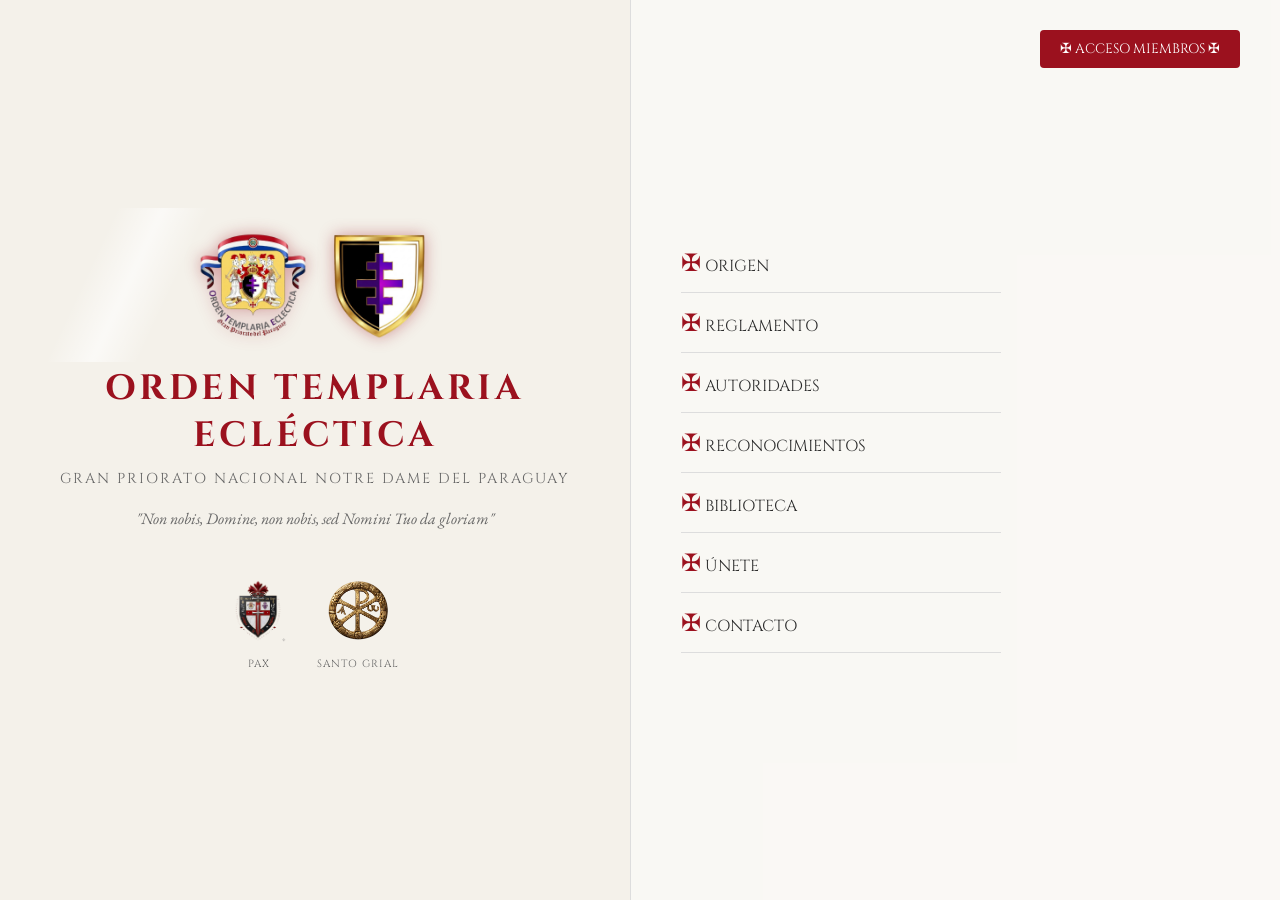
==== commit 8112139f: "Add files via upload" ====
--- a/index.html
+++ b/index.html
@@ -1,478 +1,651 @@
-<!DOCTYPE html>
-<html lang="es">
-<head>
-    <meta charset="UTF-8">
-    <meta name="viewport" content="width=device-width, initial-scale=1.0">
-    <title>Biblioteca Templaria | OTE Paraguay</title>
-    <link rel="icon" href="data:image/svg+xml,<svg xmlns=%22http://www.w3.org/2000/svg%22 viewBox=%220 0 100 100%22><text y=%22.9em%22 font-size=%2290%22 fill=%22%239b111e%22>✠</text></svg>">
-    <link href="https://fonts.googleapis.com/css2?family=Cinzel:wght@400;700&family=EB+Garamond:wght@400;700&display=swap" rel="stylesheet">
-    <!-- Conecta con la hoja de estilos global en la raíz -->
-    <link rel="stylesheet" href="../../style.css">
-    <style>
-        .table-responsive { 
-            overflow-x: auto; 
-            margin-bottom: 2rem; 
-            border-radius: 4px;
-            border: 1px solid var(--gris-borde);
-        }
-        table { 
-            width: 100%; 
-            border-collapse: collapse; 
-            min-width: 800px; 
-            margin-top: 0;
-        }
-        th, td { 
-            padding: 12px; 
-            border: 1px solid var(--gris-borde); 
-            text-align: left; 
-            vertical-align: top; 
-        }
-        th { 
-            background: rgba(155,17,30,0.1); 
-            color: var(--rojo-templario); 
-            font-family: 'Cinzel', serif; 
-        }
-        td { 
-            font-size: 0.95rem; 
-        }
-        .btn-download { 
-            display: inline-block; 
-            padding: 6px 12px; 
-            background: var(--rojo-templario); 
-            color: white; 
-            text-decoration: none; 
-            border-radius: 3px; 
-            font-size: 0.8rem; 
-            text-align: center; 
-            margin-top: 5px;
-            font-family: 'Cinzel', serif;
-            transition: background-color 0.3s;
-            white-space: nowrap;
-        }
-        .btn-download:hover { 
-            background: var(--negro); 
-            color: white; 
-        }
-        .filename { 
-            font-family: monospace; 
-            font-size: 0.85rem; 
-            color: #555; 
-            background: rgba(155,17,30,0.05); 
-            padding: 4px 6px; 
-            border-radius: 3px; 
-            display: block; 
-            margin-bottom: 5px;
-            border-left: 2px solid var(--rojo-templario);
-        }
-        .btn-copy {
-            background-color: transparent;
-            border: 1px solid var(--gris-borde);
-            color: #666;
-            padding: 4px 8px;
-            border-radius: 4px;
-            cursor: pointer;
-            font-size: 0.85rem;
-            transition: all 0.2s;
-            white-space: nowrap;
-        }
-        .btn-copy:hover {
-            background-color: var(--rojo-templario);
-            color: white;
-            border-color: var(--rojo-templario);
-        }
-        .search-container {
-            text-align: center;
-            margin-bottom: 30px;
-        }
-        .search-input {
-            width: 100%;
-            max-width: 600px;
-            padding: 12px 20px;
-            font-size: 1.1rem;
-            font-family: 'EB Garamond', serif;
-            border: 1px solid var(--gris-borde);
-            border-radius: 4px;
-            outline: none;
-            transition: border-color 0.3s, box-shadow 0.3s;
-        }
-        .search-input:focus {
-            border-color: var(--rojo-templario);
-            box-shadow: 0 0 8px rgba(155, 17, 30, 0.2);
-        }
-    </style>
-</head>
-<body class="priorato-layout">
-
-    <!-- Menú Lateral Desplegable -->
-    <div id="side-menu" class="side-menu">
-        <div class="side-menu-tab" onclick="toggleSideMenu()">☰</div>
-        <div class="side-menu-header">✠ MENÚ ✠</div>
-        <ul class="side-menu-list">
-            <li onclick="window.location.href='../../index.html?seccion=origen'"><span>✠</span> ORIGEN</li>
-            <li onclick="window.location.href='../../index.html?seccion=regla'"><span>✠</span> REGLAMENTO</li>
-            <li onclick="window.location.href='../../index.html?seccion=autoridades'"><span>✠</span> AUTORIDADES</li>
-            <li onclick="window.location.href='../../index.html?seccion=reconocimientos'"><span>✠</span> RECONOCIMIENTOS</li>
-            <li onclick="window.location.href='index.html'"><span>✠</span> BIBLIOTECA</li>
-            <li onclick="window.location.href='../../index.html?seccion=unete'"><span>✠</span> ÚNETE</li>
-            <li onclick="window.location.href='../../index.html?seccion=contacto'"><span>✠</span> CONTACTO</li>
-        </ul>
-    </div>
-
-    <div style="max-width: 1200px; margin: 30px auto 10px; padding: 0 20px;">
-        <a href="../../index.html" class="btn-volver">← Volver al Inicio</a>
-    </div>
-
-    <main class="container" style="max-width: 1200px;">
-        <div style="text-align: center; margin-bottom: 40px;">
-            <div style="color: var(--rojo-templario); font-size: 3rem; line-height: 1;">✠</div>
-            <h1 style="border: none; padding: 0; margin-top: 10px;">BIBLIOTECA TEMPLARIA</h1>
-            <p style="color: #666; font-style: italic; font-size: 1.1rem; margin-top: 10px; font-family: 'Cinzel', serif;">Orden Templaria Ecléctica (OTE)</p>
-            <p style="margin-top: 20px;">Este documento contiene la recopilación de libros completos en formato PDF sobre la Orden de los Caballeros Templarios, extraídos de fuentes legales de dominio público para el estudio de nuestros miembros.</p>
-        </div>
-
-        <!-- Tarjetas de Datos de la Biblioteca -->
-        <div class="stats" style="max-width: 900px; margin: 0 auto 40px; display: grid; grid-template-columns: repeat(3, 1fr); gap: 15px;">
-            <div class="stat" style="background: rgba(155,17,30,0.05); padding: 15px; text-align: center; border: 1px solid var(--gris-borde); border-radius: 4px;">
-                <div class="stat-num" id="stat-total" style="font-size: 2rem; font-family: 'Cinzel'; color: var(--rojo-templario);">0</div>
-                <div style="font-size: 0.9rem; color: #666; font-weight: bold; margin-top: 5px;">Obras Registradas</div>
-            </div>
-            <div class="stat" style="background: rgba(155,17,30,0.05); padding: 15px; text-align: center; border: 1px solid var(--gris-borde); border-radius: 4px;">
-                <div class="stat-num" id="stat-autores" style="font-size: 2rem; font-family: 'Cinzel'; color: var(--rojo-templario);">0</div>
-                <div style="font-size: 0.9rem; color: #666; font-weight: bold; margin-top: 5px;">Autores Históricos</div>
-            </div>
-            <div class="stat" style="background: rgba(155,17,30,0.05); padding: 15px; text-align: center; border: 1px solid var(--gris-borde); border-radius: 4px;">
-                <div class="stat-num" id="stat-idiomas" style="font-size: 2rem; font-family: 'Cinzel'; color: var(--rojo-templario);">0</div>
-                <div style="font-size: 0.9rem; color: #666; font-weight: bold; margin-top: 5px;">Idiomas Disponibles</div>
-            </div>
-        </div>
-
-        <div class="search-container" style="display: flex; gap: 10px; justify-content: center; flex-wrap: wrap; margin-bottom: 30px;">
-            <input type="text" id="searchInput" class="search-input" style="flex: 1; min-width: 250px; max-width: 100%;" placeholder="🔍 Buscar por título, autor o año..." onkeyup="renderTable()">
-            
-            <select id="idiomaFilter" class="search-input" style="width: auto; cursor: pointer;" onchange="renderTable()">
-                <option value="">🌍 Todos los Idiomas</option>
-                <option value="Español">Español</option>
-                <option value="Inglés">Inglés</option>
-                <option value="Francés">Francés</option>
-                <option value="Latín">Latín</option>
-                <option value="Italiano">Italiano</option>
-                <option value="Alemán">Alemán</option>
-                <option value="Portugués">Portugués</option>
-            </select>
-
-            <select id="temaFilter" class="search-input" style="width: auto; cursor: pointer;" onchange="renderTable()">
-                <option value="">📚 Todas las Categorías</option>
-                <option value="Historia">Historia General</option>
-                <option value="Origen y Regla">Origen y Regla</option>
-                <option value="Juicio y Caída">Juicio y Caída</option>
-                <option value="Mitos y Esoterismo">Mitos y Esoterismo</option>
-                <option value="Cruzadas">Cruzadas</option>
-                <option value="Académico">Análisis Académico</option>
-            </select>
-        </div>
-
-        <p id="contador-libros" style="text-align: right; color: var(--rojo-templario); font-size: 0.9rem; font-weight: bold; margin-bottom: 10px;"></p>
-
-        <section class="seccion">
-            <div class="table-responsive">
-                <table>
-                    <thead>
-                        <tr>
-                            <th>Título de la Obra</th>
-                            <th>Autor / Institución</th>
-                            <th>Año</th>
-                            <th>Idioma</th>
-                            <th>Categoría</th>
-                            <th>Acción</th>
-                        </tr>
-                    </thead>
-                    <tbody id="tabla-libros">
-                        <!-- El contenido se inyectará dinámicamente mediante JavaScript -->
-                    </tbody>
-                </table>
-            </div>
-        </section>
-    </main>
-
-    <footer class="priorato-footer" style="max-width: 1200px; margin: 0 auto;">
-        <div style="color: var(--rojo-templario); font-size: 2rem; margin-bottom: 1rem; line-height: 1;">✠</div>
-        <p class="cinzel" style="color: var(--rojo-templario); font-weight: bold;">Non nobis, Domine, non nobis, sed Nomini Tuo da gloriam</p>
-        <p style="font-size: 0.9rem; color: #666; margin-top: 10px;">&copy; 2026 Orden Templaria Ecléctica (OTE) - Biblioteca Documental.</p>
-    </footer>
-
-    <script>
-        // ==========================================
-        // BASE DE DATOS DE LA BIBLIOTECA TEMPLARIA
-        // ==========================================
-        const baseDeDatosLibros = [
-            // Obras Clásicas y Fundacionales
-            { titulo: "La Regla Latina de los Caballeros Templarios", autor: "Concilio de Troyes", anio: "1129", idioma: "Español", categoria: "Origen y Regla" },
-            { titulo: "Liber ad milites templi de laude novae militiae", autor: "San Bernardo de Claraval", anio: "1130", idioma: "Latín", categoria: "Origen y Regla" },
-            { titulo: "Elogio de la Nueva Milicia Templaria", autor: "San Bernardo de Claraval", anio: "1130", idioma: "Español", categoria: "Origen y Regla" },
-            { titulo: "Pastoralis Praeeminentiae (Bula Papal)", autor: "Papa Clemente V", anio: "1307", idioma: "Latín", categoria: "Juicio y Caída" },
-            { titulo: "Vox in excelso (Bula de supresión)", autor: "Papa Clemente V", anio: "1312", idioma: "Español", categoria: "Juicio y Caída" },
-            { titulo: "Ad providam (Bula de bienes)", autor: "Papa Clemente V", anio: "1312", idioma: "Latín", categoria: "Juicio y Caída" },
-            
-            // Historiografía del Siglo XVIII y XIX
-            { titulo: "Disertaciones históricas del orden y cavallería de los templarios", autor: "Pedro R. de Campomanes", anio: "1747", idioma: "Español", categoria: "Historia" },
-            { titulo: "Apéndice de Documentos y bulas del Temple en España", autor: "Pedro R. de Campomanes", anio: "1747", idioma: "Español", categoria: "Historia" },
-            { titulo: "The History of the Knights Templars", autor: "Charles G. Addison", anio: "1842", idioma: "Inglés", categoria: "Historia" },
-            { titulo: "The Military Religious Orders of the Middle Ages", autor: "F.C. Woodhouse", anio: "1879", idioma: "Inglés", categoria: "Historia" },
-            { titulo: "Sketch of the History of the Knights Templars", autor: "James Burnes", anio: "1840", idioma: "Inglés", categoria: "Historia" },
-            { titulo: "Procès des Templiers (Vol 1)", autor: "Jules Michelet", anio: "1841", idioma: "Francés", categoria: "Juicio y Caída" },
-            { titulo: "Procès des Templiers (Vol 2)", autor: "Jules Michelet", anio: "1851", idioma: "Francés", categoria: "Juicio y Caída" },
-            { titulo: "The Templars", autor: "George Perkins Marsh", anio: "1859", idioma: "Inglés", categoria: "Juicio y Caída" },
-            { titulo: "Historical State of the Knights Templars", autor: "Henry Hallam", anio: "1850", idioma: "Inglés", categoria: "Académico" },
-            { titulo: "The Secret Societies of All Ages and Countries", autor: "C. W. Heckethorn", anio: "1897", idioma: "Inglés", categoria: "Mitos y Esoterismo" },
-            { titulo: "Papstthum und Untergang des Templerordens", autor: "Heinrich Finke", anio: "1907", idioma: "Alemán", categoria: "Juicio y Caída" },
-            
-            // Cruzadas y Contexto
-            { titulo: "The History of the Crusades", autor: "Charles Mills", anio: "1820", idioma: "Inglés", categoria: "Cruzadas" },
-            { titulo: "History of the Crusades", autor: "Joseph F. Michaud", anio: "1852", idioma: "Inglés", categoria: "Cruzadas" },
-            { titulo: "Chronicles of the Crusades", autor: "Jean de Joinville", anio: "1848", idioma: "Inglés", categoria: "Cruzadas" },
-            { titulo: "The Latin Kingdom of Jerusalem", autor: "C. R. Conder", anio: "1897", idioma: "Inglés", categoria: "Cruzadas" },
-            
-            // Siglo XX y Contemporáneos
-            { titulo: "The Knights Templars", autor: "A. Bothwell-Gosse", anio: "1912", idioma: "Inglés", categoria: "Mitos y Esoterismo" },
-            { titulo: "Secret Societies and Subversive Movements", autor: "Nesta H. Webster", anio: "1924", idioma: "Inglés", categoria: "Mitos y Esoterismo" },
-            { titulo: "The Knights Templar: Their Rise and Fall", autor: "G.A. Campbell", anio: "1937", idioma: "Inglés", categoria: "Historia" },
-            { titulo: "La vida cotidiana de los Templarios en el siglo XIII", autor: "Georges Bordonove", anio: "1975", idioma: "Español", categoria: "Historia" },
-            { titulo: "La vie quotidienne des Templiers au XIIIe siècle", autor: "Georges Bordonove", anio: "1975", idioma: "Francés", categoria: "Historia" },
-            { titulo: "The New Knighthood: A History of the Order of the Temple", autor: "Malcolm Barber", anio: "1994", idioma: "Inglés", categoria: "Historia" },
-            { titulo: "The Trial of the Templars", autor: "Malcolm Barber", anio: "1978", idioma: "Inglés", categoria: "Juicio y Caída" },
-            { titulo: "Vie et mort de l'ordre du Temple", autor: "Alain Demurger", anio: "1985", idioma: "Francés", categoria: "Historia" },
-            { titulo: "Los Templarios en la Corona de Castilla", autor: "Gonzalo Martínez Díez", anio: "1993", idioma: "Español", categoria: "Académico" },
-            { titulo: "The Templars: The Dramatic History of the Knights Templar", autor: "Piers Paul Read", anio: "1999", idioma: "Inglés", categoria: "Historia" },
-            { titulo: "I Templari", autor: "Barbara Frale", anio: "2004", idioma: "Italiano", categoria: "Historia" },
-            { titulo: "Il papato e il processo ai templari", autor: "Barbara Frale", anio: "2003", idioma: "Italiano", categoria: "Juicio y Caída" },
-            { titulo: "Las órdenes militares hispánicas en la Edad Media", autor: "Carlos de Ayala Martínez", anio: "2005", idioma: "Español", categoria: "Académico" },
-            { titulo: "The Knights Templar in the Holy Land", autor: "Alain Demurger", anio: "2004", idioma: "Inglés", categoria: "Cruzadas" },
-            { titulo: "The Knights Templar: A New History", autor: "Helen Nicholson", anio: "2001", idioma: "Inglés", categoria: "Historia" },
-            { titulo: "L'Ordre du Temple", autor: "Marion Melville", anio: "1951", idioma: "Francés", categoria: "Historia" },
-            { titulo: "Os Templários em Portugal", autor: "Manuel J. Gandra", anio: "2000", idioma: "Portugués", categoria: "Historia" },
-            { titulo: "Knights Templar Encyclopedia", autor: "Karen Ralls", anio: "2007", idioma: "Inglés", categoria: "Académico" },
-            { titulo: "The Murdered Magicians", autor: "Peter Partner", anio: "1981", idioma: "Inglés", categoria: "Mitos y Esoterismo" },
-            { titulo: "Dungeon, Fire and Sword", autor: "John J. Robinson", anio: "1991", idioma: "Inglés", categoria: "Historia" },
-            
-            // Neotemplarismo y Tradición Moderna
-            { titulo: "La Sucesión de Larmenius: Mito y Realidad del Neotemplarismo", autor: "Bernard Marillier", anio: "2005", idioma: "Español", categoria: "Mitos y Esoterismo" },
-            { titulo: "El Neotemplarismo y la Masonería de Rito Escocés", autor: "Alain Bernheim", anio: "2008", idioma: "Español", categoria: "Mitos y Esoterismo" },
-            { titulo: "La Estricta Observancia Templaria en el Siglo XVIII", autor: "René Le Forestier", anio: "1928", idioma: "Español", categoria: "Mitos y Esoterismo" },
-            { titulo: "Bernard-Raymond Fabré-Palaprat y la Orden del Temple", autor: "Julio C. de Paz", anio: "2010", idioma: "Español", categoria: "Mitos y Esoterismo" },
-            { titulo: "El Temple y las Sociedades Secretas Contemporáneas", autor: "Serge Hutin", anio: "1930", idioma: "Español", categoria: "Mitos y Esoterismo" },
-            { titulo: "Las Órdenes Neotemplarias en América Latina", autor: "Eduardo Callaey", anio: "2015", idioma: "Español", categoria: "Mitos y Esoterismo" },
-            { titulo: "La herencia de los Templarios en la Francmasonería", autor: "José María Amigó", anio: "2001", idioma: "Español", categoria: "Mitos y Esoterismo" },
-            { titulo: "Ritos y Misterios del Neotemplarismo", autor: "Gastón Ventura", anio: "1998", idioma: "Español", categoria: "Mitos y Esoterismo" },
-            { titulo: "El renacimiento Templario en la Europa Romántica", autor: "Michel Vovelle", anio: "1985", idioma: "Español", categoria: "Mitos y Esoterismo" },
-            { titulo: "Guía de Órdenes Neotemplarias del Siglo XXI", autor: "Massimo Introvigne", anio: "2003", idioma: "Español", categoria: "Mitos y Esoterismo" },
-            { titulo: "Baphomet: El ídolo de los templarios y su reinvención", autor: "Michael Haag", anio: "2006", idioma: "Español", categoria: "Mitos y Esoterismo" },
-            { titulo: "El Priorato de Sión y el engaño Neotemplario", autor: "Jean-Luc Chaumeil", anio: "1995", idioma: "Español", categoria: "Mitos y Esoterismo" },
-            { titulo: "Templarios y Masones: Dos tradiciones convergentes", autor: "Albert G. Mackey", anio: "1882", idioma: "Español", categoria: "Mitos y Esoterismo" },
-            { titulo: "Orígenes esotéricos del Rito Templario", autor: "Arthur Edward Waite", anio: "1890", idioma: "Español", categoria: "Mitos y Esoterismo" },
-            { titulo: "La Rosa Cruz y el Temple", autor: "Christian Jacq", anio: "1992", idioma: "Español", categoria: "Mitos y Esoterismo" },
-            { titulo: "Las Reglas Secretas de los Neotemplarios", autor: "Paul Naudon", anio: "1978", idioma: "Español", categoria: "Mitos y Esoterismo" },
-            { titulo: "Caballería Espiritual en la Era Moderna", autor: "Julius Evola", anio: "1950", idioma: "Español", categoria: "Mitos y Esoterismo" },
-            { titulo: "El Código de los Caballeros Neotemplarios", autor: "Eduardo R. Callaey", anio: "2004", idioma: "Español", categoria: "Mitos y Esoterismo" },
-            { titulo: "El Mito de la Supervivencia Templaria en Escocia", autor: "Robert L. D. Cooper", anio: "2002", idioma: "Español", categoria: "Mitos y Esoterismo" },
-            { titulo: "Roslin y la Capilla del Grial", autor: "Tim Wallace-Murphy", anio: "2006", idioma: "Español", categoria: "Mitos y Esoterismo" },
-            
-            // Mitos y Esoterismo General
-            { titulo: "El enigma sagrado", autor: "Michael Baigent", anio: "1982", idioma: "Español", categoria: "Mitos y Esoterismo" },
-            { titulo: "La magia de los templarios", autor: "Louis Charpentier", anio: "1970", idioma: "Español", categoria: "Mitos y Esoterismo" },
-            { titulo: "El tesoro oculto de los templarios", autor: "Steven Sora", anio: "1999", idioma: "Español", categoria: "Mitos y Esoterismo" },
-            { titulo: "Los Templarios y el Arca de la Alianza", autor: "Graham Hancock", anio: "1992", idioma: "Español", categoria: "Mitos y Esoterismo" },
-            { titulo: "El misterio de Rennes-le-Château", autor: "Jean Markale", anio: "1980", idioma: "Español", categoria: "Mitos y Esoterismo" },
-            { titulo: "Gnosticismo Templario", autor: "Jacques de Mailles", anio: "2011", idioma: "Español", categoria: "Mitos y Esoterismo" },
-            { titulo: "El Grial y la Orden del Temple", autor: "Wolfram von Eschenbach", anio: "1210", idioma: "Español", categoria: "Mitos y Esoterismo" },
-            { titulo: "Alquimia y simbolismo templario", autor: "Fulcanelli", anio: "1960", idioma: "Español", categoria: "Mitos y Esoterismo" },
-            { titulo: "Los misterios de la Catedral de Chartres", autor: "Louis Charpentier", anio: "1966", idioma: "Español", categoria: "Mitos y Esoterismo" },
-            { titulo: "La Virgen Negra y los Templarios", autor: "Ean Begg", anio: "1985", idioma: "Español", categoria: "Mitos y Esoterismo" },
-            
-            // Historia General y Geografía Templaria
-            { titulo: "Historia de los Templarios", autor: "Alain Demurger", anio: "2005", idioma: "Español", categoria: "Historia" },
-            { titulo: "Auge y Caída de los Caballeros Templarios", autor: "Dan Jones", anio: "2017", idioma: "Español", categoria: "Historia" },
-            { titulo: "Los Templarios", autor: "Piers Paul Read", anio: "1999", idioma: "Español", categoria: "Historia" },
-            { titulo: "Breve historia de la Orden del Temple", autor: "José Luis Corral", anio: "2006", idioma: "Español", categoria: "Historia" },
-            { titulo: "Los Templarios en la Península Ibérica", autor: "Gonzalo Martínez Díez", anio: "1993", idioma: "Español", categoria: "Historia" },
-            { titulo: "Castillos Templarios de España", autor: "Juan Eslava Galán", anio: "2008", idioma: "Español", categoria: "Historia" },
-            { titulo: "La Corona de Aragón y los Templarios", autor: "Jesús M. Macías", anio: "1998", idioma: "Español", categoria: "Historia" },
-            { titulo: "Encomiendas Templarias en Portugal", autor: "Paulo Alexandre Loução", anio: "2010", idioma: "Español", categoria: "Historia" },
-            { titulo: "Los monjes guerreros", autor: "Edward Burman", anio: "1986", idioma: "Español", categoria: "Historia" },
-            { titulo: "La caballería cristiana", autor: "Jean Flori", anio: "1998", idioma: "Español", categoria: "Historia" },
-            { titulo: "El Imperio Templario", autor: "Osvaldo Alberto", anio: "2012", idioma: "Español", categoria: "Historia" },
-            { titulo: "Historia de las Órdenes de Caballería", autor: "Vicente de la Fuente", anio: "1876", idioma: "Español", categoria: "Historia" },
-            { titulo: "El Temple: Una historia militar", autor: "Helen Nicholson", anio: "2001", idioma: "Español", categoria: "Historia" },
-            { titulo: "Los Templarios en América: ¿Mito o realidad precolombina?", autor: "Jacques de Mahieu", anio: "1979", idioma: "Español", categoria: "Historia" },
-            { titulo: "Las flotas del Temple", autor: "David Hatcher Childress", anio: "1995", idioma: "Español", categoria: "Historia" },
-            { titulo: "Rutas y caminos templarios en Europa", autor: "Matilde Asensi", anio: "2003", idioma: "Español", categoria: "Historia" },
-            { titulo: "Economía y finanzas de la Orden del Temple", autor: "Ignacio de la Torre", anio: "2014", idioma: "Español", categoria: "Historia" },
-            { titulo: "Los banqueros de Dios", autor: "Jürgen Sarnowsky", anio: "2001", idioma: "Español", categoria: "Historia" },
-            { titulo: "Poder y riqueza del Temple", autor: "Alain Demurger", anio: "2008", idioma: "Español", categoria: "Historia" },
-            { titulo: "La influencia de los templarios en la agricultura", autor: "Marcel Marion", anio: "1935", idioma: "Español", categoria: "Historia" },
-            
-            // Juicio y Caída
-            { titulo: "El Proceso de los Templarios", autor: "Malcolm Barber", anio: "1978", idioma: "Español", categoria: "Juicio y Caída" },
-            { titulo: "La Caída de los Templarios", autor: "Alain Demurger", anio: "2010", idioma: "Español", categoria: "Juicio y Caída" },
-            { titulo: "Jacques de Molay: El último Gran Maestre", autor: "Alain Demurger", anio: "2002", idioma: "Español", categoria: "Juicio y Caída" },
-            { titulo: "El Pergamino de Chinon", autor: "Barbara Frale", anio: "2001", idioma: "Español", categoria: "Juicio y Caída" },
-            { titulo: "El Papa Clemente V y el proceso al Temple", autor: "Sophia Menache", anio: "1998", idioma: "Español", categoria: "Juicio y Caída" },
-            { titulo: "Felipe IV el Hermoso y la herejía templaria", autor: "Joseph Strayer", anio: "1980", idioma: "Español", categoria: "Juicio y Caída" },
-            { titulo: "Tragedia y muerte de los caballeros templarios", autor: "Marion Melville", anio: "1951", idioma: "Español", categoria: "Juicio y Caída" },
-            { titulo: "Viernes 13: El arresto de la Orden", autor: "Juan G. Atienza", anio: "2015", idioma: "Español", categoria: "Juicio y Caída" },
-            { titulo: "Las confesiones de los Templarios", autor: "Heinrich Finke", anio: "1907", idioma: "Español", categoria: "Juicio y Caída" },
-            { titulo: "Absolución papal de los templarios: Archivos Vaticanos", autor: "Barbara Frale", anio: "2004", idioma: "Español", categoria: "Juicio y Caída" },
-            { titulo: "Los mártires del Temple", autor: "Jean Markale", anio: "1985", idioma: "Español", categoria: "Juicio y Caída" },
-            { titulo: "La maldición de Jacques de Molay", autor: "Maurice Druon", anio: "1955", idioma: "Español", categoria: "Juicio y Caída" },
-            { titulo: "Inquisición y supresión del Temple", autor: "Henry Charles Lea", anio: "1888", idioma: "Español", categoria: "Juicio y Caída" },
-            { titulo: "Bula Vox in Excelso: Análisis y contexto", autor: "Carlos Ayala", anio: "2010", idioma: "Español", categoria: "Juicio y Caída" },
-            { titulo: "El destino de los bienes templarios", autor: "Fernando de Olaguer", anio: "1999", idioma: "Español", categoria: "Juicio y Caída" },
-            { titulo: "Los Hospitalarios tras la caída del Temple", autor: "Anthony Luttrell", anio: "1999", idioma: "Español", categoria: "Juicio y Caída" },
-            { titulo: "La Orden de Cristo en Portugal (Sucesores)", autor: "José Manuel Garcia", anio: "2001", idioma: "Español", categoria: "Juicio y Caída" },
-            { titulo: "El Temple de París y su destrucción", autor: "Henri de Curzon", anio: "1923", idioma: "Español", categoria: "Juicio y Caída" },
-            { titulo: "Los templarios en el Concilio de Vienne", autor: "Ignacio de la Torre", anio: "2012", idioma: "Español", categoria: "Juicio y Caída" },
-            { titulo: "Cronología de una conjura contra el Temple", autor: "Jürgen Sarnowsky", anio: "2005", idioma: "Español", categoria: "Juicio y Caída" },
-            
-            // Cruzadas
-            { titulo: "Historia de las Cruzadas", autor: "Steven Runciman", anio: "1951", idioma: "Español", categoria: "Cruzadas" },
-            { titulo: "Los Templarios en Tierra Santa", autor: "Helen Nicholson", anio: "2004", idioma: "Español", categoria: "Cruzadas" },
-            { titulo: "Saladino y los Templarios", autor: "Stanley Lane-Poole", anio: "1953", idioma: "Español", categoria: "Cruzadas" },
-            { titulo: "El reino latino de Jerusalén", autor: "Joshua Prawer", anio: "1972", idioma: "Español", categoria: "Cruzadas" },
-            { titulo: "La batalla de los Cuernos de Hattin", autor: "Peter W. Edbury", anio: "1998", idioma: "Español", categoria: "Cruzadas" },
-            { titulo: "Los monjes soldados en las Cruzadas", autor: "Alan Forey", anio: "1992", idioma: "Español", categoria: "Cruzadas" },
-            { titulo: "Castillos de los Cruzados en Medio Oriente", autor: "Hugh Kennedy", anio: "1994", idioma: "Español", categoria: "Cruzadas" },
-            { titulo: "Acre y la última resistencia Templaria", autor: "David Nicolle", anio: "2005", idioma: "Español", categoria: "Cruzadas" },
-            { titulo: "Ricardo Corazón de León y las Cruzadas", autor: "John Gillingham", anio: "1978", idioma: "Español", categoria: "Cruzadas" },
-            { titulo: "La estrategia militar del Temple", autor: "R.C. Smail", anio: "1956", idioma: "Español", categoria: "Cruzadas" },
-            { titulo: "Crónicas de las Cruzadas", autor: "Jean de Joinville", anio: "1309", idioma: "Español", categoria: "Cruzadas" },
-            { titulo: "Las órdenes militares y la Guerra Santa", autor: "Carlos de Ayala", anio: "2011", idioma: "Español", categoria: "Cruzadas" },
-            { titulo: "La convivencia de templarios y musulmanes", autor: "Amin Maalouf", anio: "1983", idioma: "Español", categoria: "Cruzadas" },
-            { titulo: "El Papado y las expediciones a Tierra Santa", autor: "Jonathan Riley-Smith", anio: "1987", idioma: "Español", categoria: "Cruzadas" },
-            { titulo: "Logística naval de los templarios cruzados", autor: "Michel Balard", anio: "2006", idioma: "Español", categoria: "Cruzadas" },
-            { titulo: "La medicina templaria en los hospitales de ultramar", autor: "Sylvia Schein", anio: "1991", idioma: "Español", categoria: "Cruzadas" },
-            { titulo: "Los escuderos y tropas auxiliares del Temple", autor: "Matthew Bennett", anio: "1998", idioma: "Español", categoria: "Cruzadas" },
-            { titulo: "Fortalezas del Temple en Antioquía", autor: "Thomas Asbridge", anio: "2010", idioma: "Español", categoria: "Cruzadas" },
-            { titulo: "La Primera Cruzada y la fundación de la Orden", autor: "Peter Frankopan", anio: "2012", idioma: "Español", categoria: "Cruzadas" },
-            { titulo: "Templarios y Asesinos: Hermanos de armas", autor: "James Wasserman", anio: "2001", idioma: "Español", categoria: "Cruzadas" },
-            
-            // Origen y Regla / Académico
-            { titulo: "La Regla del Temple", autor: "Simón de Saint-Omer", anio: "1129", idioma: "Español", categoria: "Origen y Regla" },
-            { titulo: "Los retretes y la regla de clausura del Temple", autor: "Jochen Burgtorf", anio: "2008", idioma: "Español", categoria: "Origen y Regla" },
-            { titulo: "El Tratado de San Bernardo a los Caballeros", autor: "San Bernardo de Claraval", anio: "1135", idioma: "Español", categoria: "Origen y Regla" },
-            { titulo: "Estatutos y Retratos del Templo", autor: "Henri de Curzon", anio: "1886", idioma: "Español", categoria: "Origen y Regla" },
-            { titulo: "Análisis Jurídico de la Regla Primitiva", autor: "Dominique Selwood", anio: "1999", idioma: "Español", categoria: "Académico" },
-            { titulo: "Jerarquía y administración en la Regla Templaria", autor: "Jochen Burgtorf", anio: "2008", idioma: "Español", categoria: "Académico" },
-            { titulo: "Las bulas fundacionales de las Órdenes Militares", autor: "Carlos de Ayala", anio: "2005", idioma: "Español", categoria: "Académico" },
-            { titulo: "Vida litúrgica de los Caballeros Templarios", autor: "Cristina Dondi", anio: "2004", idioma: "Español", categoria: "Académico" },
-            { titulo: "El ceremonial de iniciación templaria", autor: "Alain Demurger", anio: "2008", idioma: "Español", categoria: "Académico" },
-            { titulo: "Arquitectura militar de la Orden del Temple", autor: "Juan L. Castellano", anio: "2016", idioma: "Español", categoria: "Académico" },
-            { titulo: "Las mujeres en la Orden del Temple", autor: "Helen Nicholson", anio: "2001", idioma: "Español", categoria: "Académico" },
-            { titulo: "La dieta y medicina de los templarios", autor: "Diego de Prado", anio: "2013", idioma: "Español", categoria: "Académico" },
-            { titulo: "Los sellos templarios: Simbología y uso", autor: "Louis Blancard", anio: "1910", idioma: "Español", categoria: "Académico" },
-            { titulo: "Relaciones Iglesia-Temple en la Corona de Aragón", autor: "Alan Forey", anio: "1973", idioma: "Español", categoria: "Académico" },
-            { titulo: "Diplomacia templaria en la corte de Felipe IV", autor: "Malcolm Barber", anio: "1993", idioma: "Español", categoria: "Académico" },
-            { titulo: "El fin del Temple según los cronistas de la época", autor: "Jürgen Sarnowsky", anio: "2009", idioma: "Español", categoria: "Académico" },
-            { titulo: "Sociología de la orden militar en el siglo XII", autor: "Anthony Luttrell", anio: "1996", idioma: "Español", categoria: "Académico" },
-            { titulo: "El rol de los sargentos en la Regla", autor: "John Walker", anio: "1992", idioma: "Español", categoria: "Origen y Regla" },
-            { titulo: "Castidad y obediencia en los Estatutos Jerárquicos", autor: "Dominique Selwood", anio: "2001", idioma: "Español", categoria: "Origen y Regla" },
-            { titulo: "Armamento y vestimenta según la Regla", autor: "David Nicolle", anio: "1998", idioma: "Español", categoria: "Origen y Regla" }
-        ];
-
-        // Función para animar los números progresivamente
-        function animarContador(id, finalValue, duration = 1500) {
-            const obj = document.getElementById(id);
-            let start = null;
-            const step = (timestamp) => {
-                if (!start) start = timestamp;
-                const progress = Math.min((timestamp - start) / duration, 1);
-                obj.innerText = Math.floor(progress * finalValue);
-                if (progress < 1) {
-                    window.requestAnimationFrame(step);
-                }
-            };
-            window.requestAnimationFrame(step);
-        }
-
-        // Función para calcular las estadísticas de las tarjetas
-        function calcularEstadisticas() {
-            const totalLibros = baseDeDatosLibros.length;
-            const autoresUnicos = new Set(baseDeDatosLibros.map(libro => libro.autor)).size;
-            const idiomasUnicos = new Set(baseDeDatosLibros.map(libro => libro.idioma)).size;
-            
-            animarContador('stat-total', totalLibros);
-            animarContador('stat-autores', autoresUnicos);
-            animarContador('stat-idiomas', idiomasUnicos);
-        }
-
-        // Función principal de renderizado y filtrado
-        function renderTable() {
-            const searchVal = document.getElementById('searchInput').value.toLowerCase();
-            const idiomaVal = document.getElementById('idiomaFilter').value;
-            const temaVal = document.getElementById('temaFilter').value;
-            
-            const tbody = document.getElementById('tabla-libros');
-            tbody.innerHTML = ''; // Limpiar tabla
-            
-            // Filtrar la base de datos
-            const filtrados = baseDeDatosLibros.filter(libro => {
-                const matchSearch = libro.titulo.toLowerCase().includes(searchVal) || 
-                                    libro.autor.toLowerCase().includes(searchVal) || 
-                                    libro.anio.toString().includes(searchVal);
-                const matchIdioma = idiomaVal === "" || libro.idioma === idiomaVal;
-                const matchTema = temaVal === "" || libro.categoria === temaVal;
-                
-                return matchSearch && matchIdioma && matchTema;
-            });
-            
-            // Actualizar contador
-            document.getElementById('contador-libros').innerText = `Mostrando ${filtrados.length} obras registradas`;
-
-            // Inyectar filas en HTML
-            filtrados.forEach((libro, index) => {
-                const tr = document.createElement('tr');
-                const safeTitulo = libro.titulo.replace(/'/g, "\\'").replace(/"/g, '&quot;');
-                const safeAutor = libro.autor.replace(/'/g, "\\'").replace(/"/g, '&quot;');
-                tr.innerHTML = `
-                    <td style="font-weight: bold; color: var(--texto); font-size: 1.05rem;">${libro.titulo}</td>
-                    <td style="color: #444;">${libro.autor}</td>
-                    <td>${libro.anio}</td>
-                    <td><span style="background: rgba(147, 112, 219, 0.1); color: var(--lila-oscuro); padding: 3px 8px; border-radius: 4px; font-size: 0.85rem; font-weight: bold;">${libro.idioma}</span></td>
-                    <td><span style="background: rgba(155,17,30,0.1); color: var(--rojo-templario); padding: 3px 8px; border-radius: 4px; font-size: 0.85rem; font-weight: bold;">${libro.categoria}</span></td>
-                    <td style="text-align: center;">
-                        <button class="btn-copy" id="btn-copy-${index}" onclick="copiarLibro('${safeTitulo}', '${safeAutor}', '${libro.anio}', '${libro.idioma}', '${libro.categoria}', 'btn-copy-${index}')" title="Copiar información de esta obra">📋</button>
-                    </td>
-                `;
-                tbody.appendChild(tr);
-            });
-        }
-
-        // Función para copiar los datos del libro al portapapeles
-        function copiarLibro(titulo, autor, anio, idioma, categoria, btnId) {
-            const texto = `Título: ${titulo}\nAutor: ${autor}\nAño: ${anio}\nIdioma: ${idioma}\nCategoría: ${categoria}`;
-            
-            navigator.clipboard.writeText(texto).then(() => {
-                const btn = document.getElementById(btnId);
-                const textoOriginal = btn.innerHTML;
-                btn.innerHTML = "✅";
-                btn.style.backgroundColor = "var(--rojo-templario)";
-                btn.style.color = "white";
-                
-                setTimeout(() => {
-                    btn.innerHTML = textoOriginal;
-                    btn.style.backgroundColor = "transparent";
-                    btn.style.color = "#666";
-                }, 2000);
-            }).catch(err => console.error("Error al copiar: ", err));
-        }
-
-        function toggleSideMenu() {
-            document.getElementById('side-menu').classList.toggle('active');
-        }
-
-        // Renderizar la tabla por primera vez al cargar la página
-        document.addEventListener("DOMContentLoaded", () => {
-            calcularEstadisticas();
-            renderTable();
-        });
-    </script>
-</body>
+<!DOCTYPE html>
+<html lang="es">
+<head>
+    <meta charset="UTF-8">
+    <meta name="viewport" content="width=device-width, initial-scale=1.0">
+    <title>Orden Templaria Ecléctica | Paraguay</title>
+    <link rel="icon" href="data:image/svg+xml,<svg xmlns=%22http://www.w3.org/2000/svg%22 viewBox=%220 0 100 100%22><text y=%22.9em%22 font-size=%2290%22 fill=%22%239b111e%22>✠</text></svg>">
+    <link href="https://fonts.googleapis.com/css2?family=Cinzel:wght@400;700&family=EB+Garamond:wght@400;700&display=swap" rel="stylesheet">
+    <link rel="stylesheet" href="style.css">
+</head>
+<body>
+
+    <script>
+        // Verificamos si el usuario ya vio la animación en esta sesión de navegación
+        if (sessionStorage.getItem('animacionVista')) {
+            document.body.classList.add('no-anim');
+        } else {
+            sessionStorage.setItem('animacionVista', 'true');
+        }
+    </script>
+
+    <!-- Brand -->
+    <header class="brand">
+        <div class="logos-container">
+            <img src="image/logo/paraguay.ote.png" alt="OTE Paraguay" class="logo-principal" style="max-width: 110px; height: 110px; object-fit: contain;" onerror="this.outerHTML='<div style=\'font-size: 80px; color: var(--rojo-templario); line-height: 110px;\'>✠</div>'">
+            <img src="image/logo/OTE.png" alt="Orden Templaria Ecléctica" class="logo-principal" style="max-width: 110px; height: 110px; object-fit: contain;" onerror="this.outerHTML='<div style=\'font-size: 80px; color: var(--rojo-templario); line-height: 110px;\'>✠</div>'">
+        </div>
+        <h1>ORDEN TEMPLARIA ECLÉCTICA</h1>
+        <p class="subtitle">GRAN PRIORATO NACIONAL NOTRE DAME DEL PARAGUAY</p>
+        <p class="lema">"Non nobis, Domine, non nobis, sed Nomini Tuo da gloriam"</p>
+        
+        <div class="prioratos-container" style="margin-top: 50px; display: flex; gap: 30px; justify-content: center; align-items: flex-end;">
+            <a href="priorato_pax.html" style="text-decoration: none; text-align: center;">
+                <img src="image/logo/Priorato.Pax.png" alt="Priorato de Pax" style="max-width: 65px; height: 65px; object-fit: contain;" class="escudo-hover" onerror="this.outerHTML='<div style=\'font-size: 50px; color: var(--rojo-templario); line-height: 65px;\'>✠</div>'">
+                <p style="font-family: 'Cinzel', serif; font-size: 0.65rem; color: #666; margin-top: 8px; letter-spacing: 1px;">PAX</p>
+            </a>
+            <a href="priorato_santo_grial.html" style="text-decoration: none; text-align: center;">
+                <img src="image/logo/Priorato.SANTOGRIAL.png" alt="Priorato Santo Grial" style="max-width: 65px; height: 65px; object-fit: contain;" class="escudo-hover" onerror="this.outerHTML='<div style=\'font-size: 50px; color: var(--rojo-templario); line-height: 65px;\'>✠</div>'">
+                <p style="font-family: 'Cinzel', serif; font-size: 0.65rem; color: #666; margin-top: 8px; letter-spacing: 1px;">SANTO GRIAL</p>
+            </a>
+        </div>
+    </header>
+
+    <!-- Nav -->
+    <nav class="nav">
+        <ul class="menu">
+            <li onclick="openPanel('origen')"><span style="font-size: 1.5rem;">✠</span> ORIGEN</li>
+            <li onclick="openPanel('regla')"><span style="font-size: 1.5rem;">✠</span> REGLAMENTO</li>
+            <li onclick="openPanel('autoridades')"><span style="font-size: 1.5rem;">✠</span> AUTORIDADES</li>
+            <li onclick="openPanel('reconocimientos')"><span style="font-size: 1.5rem;">✠</span> RECONOCIMIENTOS</li>
+            <li onclick="window.location.href='Formación/Biblioteca_templaria/index.html'"><span style="font-size: 1.5rem;">✠</span> BIBLIOTECA</li>
+            <li onclick="openPanel('unete')"><span style="font-size: 1.5rem;">✠</span> ÚNETE</li>
+            <li onclick="openPanel('contacto')"><span style="font-size: 1.5rem;">✠</span> CONTACTO</li>
+        </ul>
+        <button class="btn-access" onclick="openPanel('miembros')">✠ ACCESO MIEMBROS ✠</button>
+    </nav>
+
+    <!-- Panel -->
+    <main id="panel">
+        <div class="close-btn" onclick="closePanel()">[ ← Volver ]</div>
+        <div class="panel-content" id="content"></div>
+        
+        <!-- Menú Lateral Desplegable -->
+        <div id="side-menu" class="side-menu">
+            <div class="side-menu-tab" onclick="toggleSideMenu()">☰</div>
+            <div class="side-menu-header">✠ MENÚ ✠</div>
+            <ul class="side-menu-list">
+                <li onclick="openPanel('origen'); toggleSideMenu()"><span>✠</span> ORIGEN</li>
+                <li onclick="openPanel('regla'); toggleSideMenu()"><span>✠</span> REGLAMENTO</li>
+                <li onclick="openPanel('autoridades'); toggleSideMenu()"><span>✠</span> AUTORIDADES</li>
+                <li onclick="openPanel('reconocimientos'); toggleSideMenu()"><span>✠</span> RECONOCIMIENTOS</li>
+                <li onclick="window.location.href='Formación/Biblioteca_templaria/index.html'"><span>✠</span> BIBLIOTECA</li>
+                <li onclick="openPanel('unete'); toggleSideMenu()"><span>✠</span> ÚNETE</li>
+                <li onclick="openPanel('contacto'); toggleSideMenu()"><span>✠</span> CONTACTO</li>
+            </ul>
+        </div>
+        
+        <footer class="panel-footer">
+            <div style="color: var(--rojo-templario); font-size: 1.8rem; margin-bottom: 5px; line-height: 1;">✠</div>
+            <p style="font-family: 'Cinzel', serif; color: var(--rojo-templario); font-weight: bold; font-size: 0.9rem;">Non nobis, Domine, non nobis, sed Nomini Tuo da gloriam</p>
+            <p style="font-size: 0.8rem; color: #666; margin-top: 10px;">&copy; 2026 Orden Templaria Ecléctica (OTE) - Gran Priorato del Paraguay</p>
+            
+            <!-- Contador de Visitas -->
+            <div style="margin-top: 20px;">
+                <img src="https://hits.seeyoufarm.com/api/count/incr/badge.svg?url=https%3A%2F%2Foteparaguay.org&count_bg=%239B111E&title_bg=%232C2C2C&title=VISITAS&edge_flat=true" alt="Contador de visitas" style="border-radius: 4px; box-shadow: 0 2px 5px rgba(0,0,0,0.1);">
+            </div>
+        </footer>
+        
+        <!-- Botón Volver Arriba -->
+        <button id="btn-back-to-top" onclick="scrollToTop()" title="Volver arriba">▲</button>
+    </main>
+
+    <!-- Contenedor del Visor Lightbox -->
+    <div id="lightbox" class="lightbox" onclick="cerrarLightbox()">
+        <span style="position: absolute; top: 15px; right: 30px; font-size: 50px; color: var(--rojo-templario); cursor: pointer;">&times;</span>
+        <span class="lightbox-nav lightbox-prev" onclick="cambiarImagen(-1, event)">&#10094;</span>
+        <img id="lightbox-img" src="" alt="Vista ampliada" onclick="event.stopPropagation()">
+        <span class="lightbox-nav lightbox-next" onclick="cambiarImagen(1, event)">&#10095;</span>
+    </div>
+
+    <!-- Mensaje de Alerta Institucional -->
+    <div id="custom-alert" class="lightbox" style="z-index: 2000; padding: 20px;">
+        <div class="contact-container" style="max-width: 450px; width: 100%; text-align: center; position: relative; animation: zoomIn 0.3s ease; margin: 0;">
+            <div style="font-size: 3rem; color: var(--rojo-templario); margin-bottom: 10px; line-height: 1;">✠</div>
+            <h3 id="alert-title" style="font-family: 'Cinzel', serif; font-size: 1.5rem; color: var(--rojo-templario); margin-bottom: 15px;">Título</h3>
+            <p id="alert-message" style="color: var(--texto); margin-bottom: 25px; font-size: 1.05rem; line-height: 1.6;"></p>
+            <button class="btn btn-full" onclick="cerrarMensaje()" style="max-width: 200px;">ENTENDIDO</button>
+        </div>
+    </div>
+
+    <script>
+        // Contenido de cada sección
+        var contenido = {
+            origen: `
+                <div class="llamado">
+                    <h3>⚔ El Llamado a la Excelencia ⚔</h3>
+                    <p style="font-style: italic;">¿Sientes que el mundo moderno ha perdido su brújula moral? ¿Buscas un propósito que trascienda lo cotidiano?</p>
+                    <p><strong>1. Una Tradición Viva</strong><br>No estudiar la historia, continuarla. Te conviertes en eslabón de una cadena desde 1118.</p>
+                    <p><strong>2. Formación para el Liderazgo Ético</strong><br>Sabiduría Sagrada, Caballería Práctica y servicio.</p>
+                    <p><strong>3. Una Familia Espiritual Global</strong><br>Conectarás con hermanos de todo el mundo.</p>
+                    <p><strong>4. El Honor del Mérito</strong><br>El estatus no se compra; se construye.</p>
+                </div>
+                <h2>✠ ORIGEN Y TRADICIÓN ✠</h2>
+                <h3>Herederos de la Milicia Espiritual</h3>
+                <p>Fundada en 1118, nuestra Encomienda en Paraguay preserva el conocimiento esotérico, la historia caballeresca y el estudio de las humanidades.</p>
+                <p>No somos una reliquia del pasado, sino una <strong>orden viva en busca de la Verdad</strong>.</p>
+            `,
+            regla: `
+                <h2>✠ LA REGLA DE LA ORDEN ✠</h2>
+                <div class="grid">
+                    <div class="valor"><h4>⚔ RECTITUD</h4><p>Todo acto guiado por la conciencia y razón.</p></div>
+                    <div class="valor"><h4>⚡ SILENCIO</h4><p>La sabiduría se custodia en la reflexión.</p></div>
+                    <div class="valor"><h4>✛ AUXILIO</h4><p>Asistencia al desvalido sin recompensa.</p></div>
+                    <div class="valor"><h4>⚜ FRATERNIDAD</h4><p>Vínculo eterno entre hermanos.</p></div>
+                </div>
+            `,
+            autoridades: `
+                <h2>✠ CUADRO DE AUTORIDADES ✠</h2>
+                <div class="table-responsive">
+                <table>
+                    <tr><th>Dignidad</th><th>Función</th></tr>
+                    <tr><td>Gran Prior</td><td>Custodio de la Orden y Dirección Suprema</td></tr>
+                    <tr><td>Prior</td><td>Gestión del Gran Priorato</td></tr>
+                    <tr><td>Comendador</td><td>Responsable de Encomienda Local</td></tr>
+                    <tr><td>Caballero/Dama</td><td>Miembro de Pleno Derecho</td></tr>
+                    <tr><td>Escudero</td><td>Miembro en Formación</td></tr>
+                    <tr><td>Novicio/Postulante</td><td>Candidato en Evaluación</td></tr>
+                </table>
+                </div>
+            `,
+            contacto: `
+                <div class="contact-container">
+                    <h2>✠ CONTACTO Y CONSULTAS ✠</h2>
+                    <p class="contact-subtitle">
+                        Redacta tu mensaje y elige el canal por el cual deseas remitirlo
+                    </p>
+
+                    <form id="contactForm">
+                        <label>Asunto</label>
+                        <select id="asunto">
+                            <option>Consulta institucional</option>
+                            <option>Soporte técnico</option>
+                            <option>Asunto académico</option>
+                            <option>Otro</option>
+                        </select>
+
+                        <label>Mensaje</label>
+                        <textarea id="mensaje" placeholder="Escribe tu mensaje con claridad..."></textarea>
+
+                        <label>Nombre</label>
+                        <input type="text" id="nombre" placeholder="Tu nombre completo">
+
+                        <label>Correo Electrónico</label>
+                        <input type="email" id="email" placeholder="tu@correo.com">
+
+                        <label>Organización</label>
+                        <input type="text" id="organizacion" placeholder="Opcional">
+
+                        <div class="contact-actions">
+                            <button type="button" class="btn" id="btn-enviar-email" onclick="enviarEmailReal()" style="flex: 1; text-align: center;">✉️ Enviar Correo</button>
+                            <button type="button" class="btn-whatsapp" onclick="enviarWhatsApp()" style="flex: 1; text-align: center;">💬 Enviar WhatsApp</button>
+                        </div>
+                    </form>
+                </div>
+            `,
+            reconocimientos: `
+                <h2>✠ RECONOCIMIENTOS ✠</h2>
+                <p>La Orden Templaria Ecléctica ha recibido reconocimiento por su labor en:</p>
+                <div class="grid" style="margin-top: 20px;">
+                    <div class="valor"><h4>🎖 SERVICIO COMUNITARIO</h4><p>Reconocimiento por proyectos sociales y humanitarios.</p></div>
+                    <div class="valor"><h4>📜 TRADICIÓN HISTÓRICA</h4><p>Custodia del patrimonio templario y hermético.</p></div>
+                    <div class="valor"><h4>🌎 RED INTERNACIONAL</h4><p>Presencia en múltiples países brotheriles.</p></div>
+                    <div class="valor"><h4>🔱 FORMACIÓN INTEGRAL</h4><p>Programas de desarrollo personal y espiritual.</p></div>
+                </div>
+            `,
+            unete: `
+                <h2>✠ ÚNETE A NOSOTROS ✠</h2>
+                
+                <div class="llamado">
+                    <h3>El Llamado de la Orden</h3>
+                    <p>Si en lo profundo percibes que el mundo moderno ha debilitado su centro espiritual, si anhelas un propósito que eleve tu vida más allá de lo ordinario, y si deseas avanzar en un camino de crecimiento junto a hermanos unidos por la misma búsqueda…</p>
+                    <p>La Orden abre sus puertas a quienes están dispuestos a recorrer el sendero con rectitud, disciplina y honor.</p>
+                    <p style="margin-top: 15px;"><strong>Aquí no se promete facilidad, sino <span style="color: var(--rojo-templario);">transformación</span>.</strong><br>
+                    <strong>No se ofrece pertenencia vacía, sino <span style="color: var(--rojo-templario);">compromiso consciente</span>.</strong></p>
+                </div>
+
+                <h3>Requisitos de Ingreso</h3>
+                <ul style="margin-left: 20px; line-height: 1.8;">
+                    <li>• Mayoría de edad</li>
+                    <li>• Voluntad firme de búsqueda de la verdad</li>
+                    <li>• Vocación de servicio desinteresado</li>
+                    <li>• Disposición real para la formación continua</li>
+                    <li>• Conducta íntegra acorde a los principios de la Orden</li>
+                </ul>
+
+                <p style="text-align: center; margin-top: 30px; font-style: italic; color: var(--rojo-templario); font-size: 1.1rem;">
+                    “Non nobis, Domine, non nobis, sed Nomini Tuo da gloriam.”
+                </p>
+
+                <div style="text-align: center; margin-top: 30px;">
+                    <a href="Web_y_Redes/formulario_ingreso.html" class="btn" style="display: inline-block; padding: 15px 30px; font-size: 1.1rem;">✠ SOLICITAR INGRESO ✠</a>
+                </div>
+            `,
+            miembros: `
+                <h2>✠ ÁREA DE MIEMBROS ✠</h2>
+                <p style="text-align: center; margin-bottom: 30px;">Bienvenido, Hermano. Que la luz de la sabiduría guíe tus pasos.</p>
+                
+                <h3>⚔ ESTADÍSTICAS</h3>
+                <div class="stats" style="margin-bottom: 40px;">
+                    <div class="stat"><div class="stat-num">24</div><div>Miembros Activos</div></div>
+                    <div class="stat"><div class="stat-num">4</div><div>Encomiendas</div></div>
+                    <div class="stat"><div class="stat-num">04</div><div>Próximo Evento (May)</div></div>
+                </div>
+                
+                <h3>⚔ PLATAFORMA INTEGRAL</h3>
+                <p style="margin-bottom: 20px;">Accede al sistema de administración general de la Orden para gestionar registros, avances de formación y biblioteca documental.</p>
+                
+                <div class="grid" style="margin-bottom: 30px;">
+                    <div class="valor" style="text-align: center;">
+                        <div style="font-size: 2rem; margin-bottom: 10px;">👥</div>
+                        <h4>Directorio</h4>
+                        <p style="font-size: 0.9rem; margin-bottom: 0;">Fichas e historial</p>
+                    </div>
+                    <div class="valor" style="text-align: center;">
+                        <div style="font-size: 2rem; margin-bottom: 10px;">🎓</div>
+                        <h4>Formación</h4>
+                        <p style="font-size: 0.9rem; margin-bottom: 0;">Módulos de estudio</p>
+                    </div>
+                    <div class="valor" style="text-align: center;">
+                        <div style="font-size: 2rem; margin-bottom: 10px;">📅</div>
+                        <h4>Calendario</h4>
+                        <p style="font-size: 0.9rem; margin-bottom: 0;">Tenidas y Rituales</p>
+                    </div>
+                    <div class="valor" style="text-align: center;">
+                        <div style="font-size: 2rem; margin-bottom: 10px;">📁</div>
+                        <h4>Archivo Central</h4>
+                        <p style="font-size: 0.9rem; margin-bottom: 0;">Estatutos y Actas</p>
+                    </div>
+                </div>
+
+                <div style="text-align: center; margin-bottom: 40px; padding: 0 10px;">
+                    <a href="/plataforma" target="_blank" class="btn btn-full">✠ INGRESAR AL PANEL DE CONTROL ✠</a>
+                    <p style="font-size: 0.8rem; color: #666; margin-top: 10px;">* Requiere credenciales de acceso de alto grado</p>
+                </div>
+
+                <h3>⚔ GALERÍA FRATERNAL</h3>
+                <div id="galeria-miembros" class="galeria-grid"></div>
+            `,
+            login: `
+                <div class="login-box">
+                    <div style="font-size: 4rem; color: var(--rojo-templario); margin-bottom: 20px;">🔒</div>
+                    <h2 style="font-family: 'Cinzel', serif; color: var(--rojo-templario); border: none; padding-bottom: 0; margin-bottom: 10px;">ACCESO RESTRINGIDO</h2>
+                    <p style="color: #666; font-size: 0.9rem; margin-bottom: 25px;">Ingrese sus credenciales capitulares para acceder al área de miembros.</p>
+                    
+                    <input type="password" id="codigo-acceso" placeholder="Código de acceso" class="input-codigo">
+                    
+                    <p id="login-error" style="color: red; font-size: 0.85rem; display: none; margin-top: -10px; margin-bottom: 15px;">Código incorrecto. Intente nuevamente.</p>
+                    
+                    <button onclick="verificarAcceso()" class="btn btn-full">✠ DESBLOQUEAR ✠</button>
+                </div>
+            `
+        };
+
+        // Auto-abrir panel si se navega desde otra página con el parámetro ?seccion=...
+        document.addEventListener("DOMContentLoaded", () => {
+            const urlParams = new URLSearchParams(window.location.search);
+            const seccionParams = urlParams.get('seccion');
+            if (seccionParams && contenido[seccionParams]) {
+                openPanel(seccionParams);
+            }
+        });
+
+        // Funciones para Alertas Institucionales
+        function mostrarMensaje(titulo, texto) {
+            document.getElementById('alert-title').innerText = titulo;
+            document.getElementById('alert-message').innerHTML = texto;
+            document.getElementById('custom-alert').style.display = 'flex';
+        }
+
+        function cerrarMensaje() {
+            document.getElementById('custom-alert').style.display = 'none';
+        }
+
+        // Función para inyectar contenido con animación de desvanecimiento
+        function actualizarContenido(html) {
+            const content = document.getElementById('content');
+            content.classList.remove('fade-in-content');
+            void content.offsetWidth; // Fuerza al navegador a reiniciar la animación (Reflow)
+            content.innerHTML = html;
+            content.classList.add('fade-in-content');
+        }
+
+        function openPanel(seccion) {
+            if (seccion === 'miembros') {
+                actualizarContenido(contenido['login']);
+                document.getElementById('panel').style.display = 'block';
+                
+                // Dar foco automático al input y permitir envío con tecla Enter
+                setTimeout(() => {
+                    const input = document.getElementById('codigo-acceso');
+                    if(input) {
+                        input.focus();
+                        input.addEventListener('keypress', function (e) {
+                            if (e.key === 'Enter') {
+                                verificarAcceso();
+                            }
+                        });
+                    }
+                }, 100);
+                return;
+            }
+            
+            actualizarContenido(contenido[seccion]);
+            document.getElementById('panel').style.display = 'block';
+        }
+
+        function verificarAcceso() {
+            const input = document.getElementById('codigo-acceso');
+            const errorMsg = document.getElementById('login-error');
+            
+            if (input.value === "123") {
+                // Acceso concedido: Mostrar el contenido real de miembros
+                actualizarContenido(contenido['miembros']);
+                cargarGaleriaAleatoria();
+            } else {
+                // Acceso denegado: Mostrar error
+                errorMsg.style.display = 'block';
+                input.value = '';
+                input.focus();
+            }
+        }
+
+        function toggleSideMenu() {
+            document.getElementById('side-menu').classList.toggle('active');
+        }
+
+        function closePanel() {
+            document.getElementById('panel').style.display = 'none';
+            document.getElementById('panel').scrollTop = 0; // Reinicia el scroll al cerrar el panel
+            document.getElementById('side-menu').classList.remove('active'); // Ocultar el menú lateral al cerrar
+        }
+
+        function obtenerMensaje() {
+            const asunto = document.getElementById("asunto")?.value || "";
+            const mensaje = document.getElementById("mensaje")?.value || "";
+            const nombre = document.getElementById("nombre")?.value || "";
+            const org = document.getElementById("organizacion")?.value || "";
+            const email = document.getElementById("email")?.value || "";
+
+            return encodeURIComponent(
+                "✠ CONTACTO OTE ✠\n\nAsunto: " + asunto + "\n\n" + mensaje + "\n\nNombre: " + nombre + "\nOrganización: " + org + "\nEmail: " + email
+            );
+        }
+
+        function validarFormulario() {
+            const mensaje = document.getElementById("mensaje")?.value.trim() || "";
+            const nombre = document.getElementById("nombre")?.value.trim() || "";
+
+            if (mensaje === "") {
+                mostrarMensaje("Atención", "Por favor, escribe un mensaje antes de enviar.");
+                return false;
+            }
+            if (nombre === "") {
+                mostrarMensaje("Atención", "Por favor, ingresa tu nombre completo.");
+                return false;
+            }
+            return true;
+        }
+
+        function enviarEmailReal() {
+            if (!validarFormulario()) return;
+            
+            const email = document.getElementById("email")?.value.trim() || "";
+            if (email === "") {
+                mostrarMensaje("Atención", "Por favor, ingresa tu correo electrónico para que podamos responderte.");
+                return;
+            }
+            
+            const btn = document.getElementById("btn-enviar-email");
+            const textoOriginal = btn.innerHTML;
+            btn.innerHTML = "⏳ Enviando...";
+            btn.disabled = true;
+
+            const asunto = document.getElementById("asunto")?.value || "";
+            const mensaje = document.getElementById("mensaje")?.value || "";
+            const nombre = document.getElementById("nombre")?.value || "";
+            const org = document.getElementById("organizacion")?.value || "";
+
+            // Usamos FormSubmit mediante AJAX (fetch) de forma silenciosa
+            fetch("https://formsubmit.co/ajax/643d4eaaa5173f5c183249de7397751a", {
+                method: "POST",
+                headers: { 
+                    'Content-Type': 'application/json',
+                    'Accept': 'application/json'
+                },
+                body: JSON.stringify({
+                    _subject: "✠ CONTACTO OTE ✠ - " + asunto,
+                    email: email, // FormSubmit necesita leer este campo en minúsculas para saber a dónde responder
+                    _autoresponse: "Saludos cordiales. Hemos recibido tu mensaje en la Orden Templaria Ecléctica (Gran Priorato del Paraguay). Un miembro de nuestra Orden leerá tu solicitud y se pondrá en contacto contigo a la brevedad posible.\n\nNon nobis, Domine, non nobis, sed Nomini Tuo da gloriam.",
+                    Nombre: nombre,
+                    Organización: org,
+                    Mensaje: mensaje
+                })
+            })
+            .then(response => response.json())
+            .then(data => {
+                mostrarMensaje("Mensaje Enviado", "Su solicitud ha sido procesada con éxito.<br><br><strong style='color: var(--rojo-templario);'>Aviso Importante:</strong> Como medida de seguridad, el sistema le enviará un correo a su bandeja de entrada. Usted <strong>debe darle en Activar</strong> para confirmar su identidad y contacto con la Orden.");
+                document.getElementById("contactForm").reset();
+            })
+            .catch(error => {
+                mostrarMensaje("Error de Conexión", "No se pudo conectar con el servidor. Por favor, utilice el botón de WhatsApp como alternativa para contactarnos.");
+                console.error("Error:", error);
+            })
+            .finally(() => {
+                btn.innerHTML = textoOriginal;
+                btn.disabled = false;
+            });
+        }
+
+        function enviarWhatsApp() {
+            if (!validarFormulario()) return;
+            const cuerpo = obtenerMensaje();
+            const telefono = "595994340472";
+            window.open("https://wa.me/" + telefono + "?text=" + cuerpo, "_blank");
+        }
+
+        function enviarSolicitudIngreso() {
+            const nombre = document.getElementById("ingreso-nombre")?.value.trim() || "";
+            const email = document.getElementById("ingreso-email")?.value.trim() || "";
+            const telefono = document.getElementById("ingreso-telefono")?.value.trim() || "";
+            const edad = document.getElementById("ingreso-edad")?.value.trim() || "";
+            const profesion = document.getElementById("ingreso-profesion")?.value.trim() || "";
+            const mensaje = document.getElementById("ingreso-mensaje")?.value.trim() || "";
+
+            if (nombre === "" || email === "" || telefono === "" || mensaje === "") {
+                mostrarMensaje("Atención", "Por favor, completa todos los campos obligatorios (Nombre, Correo, Teléfono y Mensaje).");
+                return;
+            }
+
+            const btn = document.getElementById("btn-enviar-ingreso");
+            const textoOriginal = btn.innerHTML;
+            btn.innerHTML = "⏳ Enviando Solicitud...";
+            btn.disabled = true;
+
+            // Usamos FormSubmit mediante AJAX silencioso
+            fetch("https://formsubmit.co/ajax/643d4eaaa5173f5c183249de7397751a", {
+                method: "POST",
+                headers: { 
+                    'Content-Type': 'application/json',
+                    'Accept': 'application/json'
+                },
+                body: JSON.stringify({
+                    _subject: "✠ NUEVA POSTULACIÓN DE INGRESO ✠ - " + nombre,
+                    email: email, 
+                    _autoresponse: "Saludos cordiales. Hemos recibido tu solicitud de postulación a la Orden Templaria Ecléctica (Gran Priorato del Paraguay). Un miembro de nuestra Orden analizará tu perfil y se pondrá en contacto contigo a la brevedad para indicarte los siguientes pasos de la entrevista.\n\nNon nobis, Domine, non nobis, sed Nomini Tuo da gloriam.",
+                    Nombre: nombre,
+                    Teléfono: telefono,
+                    Edad: edad,
+                    Profesión: profesion,
+                    Motivación: mensaje
+                })
+            })
+            .then(response => response.json())
+            .then(data => {
+                mostrarMensaje("Postulación Enviada", "Tu solicitud de ingreso ha sido recibida con éxito.<br><br><strong style='color: var(--rojo-templario);'>Aviso Importante:</strong> El sistema te ha enviado un correo automático. Asegúrate de revisar tu bandeja de entrada o spam.");
+                document.getElementById("ingresoForm").reset();
+            })
+            .catch(error => {
+                mostrarMensaje("Error de Conexión", "No se pudo conectar con el servidor. Por favor, intenta de nuevo más tarde.");
+                console.error("Error:", error);
+            })
+            .finally(() => {
+                btn.innerHTML = textoOriginal;
+                btn.disabled = false;
+            });
+        }
+
+        function enviarSolicitudIngreso() {
+            const nombre = document.getElementById("ingreso-nombre")?.value.trim() || "";
+            const email = document.getElementById("ingreso-email")?.value.trim() || "";
+            const fecha = document.getElementById("ingreso-fecha")?.value || "";
+            const telefono = document.getElementById("ingreso-telefono")?.value.trim() || "";
+            const ciudad = document.getElementById("ingreso-ciudad")?.value.trim() || "";
+            const motivos = document.getElementById("ingreso-motivos")?.value.trim() || "";
+            const compromiso = document.getElementById("ingreso-compromiso")?.checked;
+
+            if (!nombre || !email || !fecha || !telefono || !ciudad || !motivos) {
+                mostrarMensaje("Atención", "Por favor, completa todos los campos obligatorios del formulario.");
+                return;
+            }
+
+            if (!compromiso) {
+                mostrarMensaje("Atención", "Debes declarar y aceptar el compromiso final marcando la casilla para enviar tu solicitud.");
+                return;
+            }
+
+            const btn = document.getElementById("btn-enviar-ingreso");
+            const textoOriginal = btn.innerHTML;
+            btn.innerHTML = "⏳ Enviando Solicitud...";
+            btn.disabled = true;
+
+            // Usamos FormSubmit mediante AJAX silencioso
+            fetch("https://formsubmit.co/ajax/643d4eaaa5173f5c183249de7397751a", {
+                method: "POST",
+                headers: { 
+                    'Content-Type': 'application/json',
+                    'Accept': 'application/json'
+                },
+                body: JSON.stringify({
+                    _subject: "✠ SOLICITUD DE INGRESO ✠ - " + nombre,
+                    email: email, 
+                    _autoresponse: "Saludos cordiales. Hemos recibido tu solicitud de postulación a la Orden Templaria Ecléctica (Gran Priorato del Paraguay). Un miembro de nuestra Orden analizará tu perfil y se pondrá en contacto contigo a la brevedad.\n\nNon nobis, Domine, non nobis, sed Nomini Tuo da gloriam.",
+                    Nombre: nombre,
+                    "Fecha de Nacimiento": fecha,
+                    Teléfono: telefono,
+                    "Ciudad y País": ciudad,
+                    Motivación: motivos,
+                    Compromiso: "Aceptado"
+                })
+            })
+            .then(response => response.json())
+            .then(data => {
+                mostrarMensaje("Postulación Enviada", "Tu solicitud de ingreso ha sido recibida con éxito.<br><br><strong style='color: var(--rojo-templario);'>Aviso Importante:</strong> El sistema te ha enviado un correo automático. Asegúrate de revisar tu bandeja de entrada o carpeta de spam y <strong>dale a Activar</strong>.");
+                document.getElementById("ingresoForm").reset();
+            })
+            .catch(error => {
+                mostrarMensaje("Error de Conexión", "No se pudo conectar con el servidor. Por favor, intenta de nuevo más tarde.");
+                console.error("Error:", error);
+            })
+            .finally(() => {
+                btn.innerHTML = textoOriginal;
+                btn.disabled = false;
+            });
+        }
+
+        function cargarGaleriaAleatoria() {
+            let fotos = [];
+            
+            // Intentar cargar la galería desde la configuración del panel admin
+            const fotosGuardadas = localStorage.getItem("ote_galeria_fotos");
+            if (fotosGuardadas) {
+                try {
+                    fotos = JSON.parse(fotosGuardadas);
+                } catch(e) {}
+            }
+
+            // Si no hay fotos guardadas, usar el set por defecto
+            if (!fotos || fotos.length === 0) {
+                fotos = [
+                    // Imágenes Templarias Históricas (Libre uso / Wikimedia Commons)
+                    "https://upload.wikimedia.org/wikipedia/commons/thumb/6/61/Convento_de_Cristo_2009.jpg/800px-Convento_de_Cristo_2009.jpg",
+                    "https://upload.wikimedia.org/wikipedia/commons/thumb/8/87/Knights_Templar_playing_chess.jpg/800px-Knights_Templar_playing_chess.jpg",
+                    "https://upload.wikimedia.org/wikipedia/commons/thumb/1/17/Temple_Church_London.jpg/800px-Temple_Church_London.jpg",
+                    "https://upload.wikimedia.org/wikipedia/commons/thumb/a/ae/Castillo_de_Ponferrada.jpg/800px-Castillo_de_Ponferrada.jpg",
+                    // Imágenes locales de los Prioratos
+                    "image/prioratos/pax_1.jpg",
+                    "image/prioratos/pax_2.jpg",
+                    "image/prioratos/pax_3.jpg",
+                    "image/prioratos/pax_4.jpg",
+                    "image/prioratos/grial_1.jpg",
+                    "image/prioratos/grial_2.jpg",
+                    "image/prioratos/grial_3.jpg"
+                ];
+            }
+
+            // Mezclar el array aleatoriamente y tomar 4 fotos
+            const fotosMezcladas = fotos.sort(() => 0.5 - Math.random());
+            const fotosAMostrar = fotosMezcladas.slice(0, 4);
+            
+            const contenedor = document.getElementById('galeria-miembros');
+            if(contenedor) {
+                let html = '';
+                fotosAMostrar.forEach(foto => {
+                    html += `<div class="galeria-item"><img src="${foto}" alt="Fraternidad" onclick="abrirLightbox(this.src)" onerror="this.outerHTML='<div style=\\'height: 150px; background: rgba(155,17,30,0.05); display: flex; align-items: center; justify-content: center; font-size: 3rem; color: var(--rojo-templario);\\'>✠</div>'"></div>`;
+                });
+                contenedor.innerHTML = html;
+            }
+        }
+        
+        // Funciones del Lightbox
+        let lightboxImages = [];
+        let lightboxIndex = 0;
+
+        function abrirLightbox(src) {
+            const imgs = document.querySelectorAll('.galeria-item img');
+            lightboxImages = Array.from(imgs).map(img => img.src);
+            lightboxIndex = lightboxImages.indexOf(src);
+            
+            document.getElementById('lightbox-img').src = src;
+            document.getElementById('lightbox').style.display = 'flex';
+        }
+        
+        function cerrarLightbox() {
+            document.getElementById('lightbox').style.display = 'none';
+        }
+
+        function cambiarImagen(dir, event) {
+            if(event) event.stopPropagation();
+            lightboxIndex += dir;
+            if (lightboxIndex < 0) lightboxIndex = lightboxImages.length - 1;
+            else if (lightboxIndex >= lightboxImages.length) lightboxIndex = 0;
+            document.getElementById('lightbox-img').src = lightboxImages[lightboxIndex];
+        }
+
+        document.addEventListener('keydown', function(e) {
+            const lb = document.getElementById('lightbox');
+            if (lb && lb.style.display === 'flex') {
+                if (e.key === 'Escape') cerrarLightbox();
+                if (e.key === 'ArrowLeft') cambiarImagen(-1);
+                if (e.key === 'ArrowRight') cambiarImagen(1);
+            }
+        });
+
+        // Lógica para el botón "Volver arriba"
+        const panelEl = document.getElementById('panel');
+        const btnBackToTop = document.getElementById('btn-back-to-top');
+
+        panelEl.addEventListener('scroll', () => {
+            if (panelEl.scrollTop > 300) {
+                btnBackToTop.classList.add('visible');
+            } else {
+                btnBackToTop.classList.remove('visible');
+            }
+        });
+
+        function scrollToTop() {
+            panelEl.scrollTo({ top: 0, behavior: 'smooth' });
+        }
+    </script>
+</body>
 </html>
